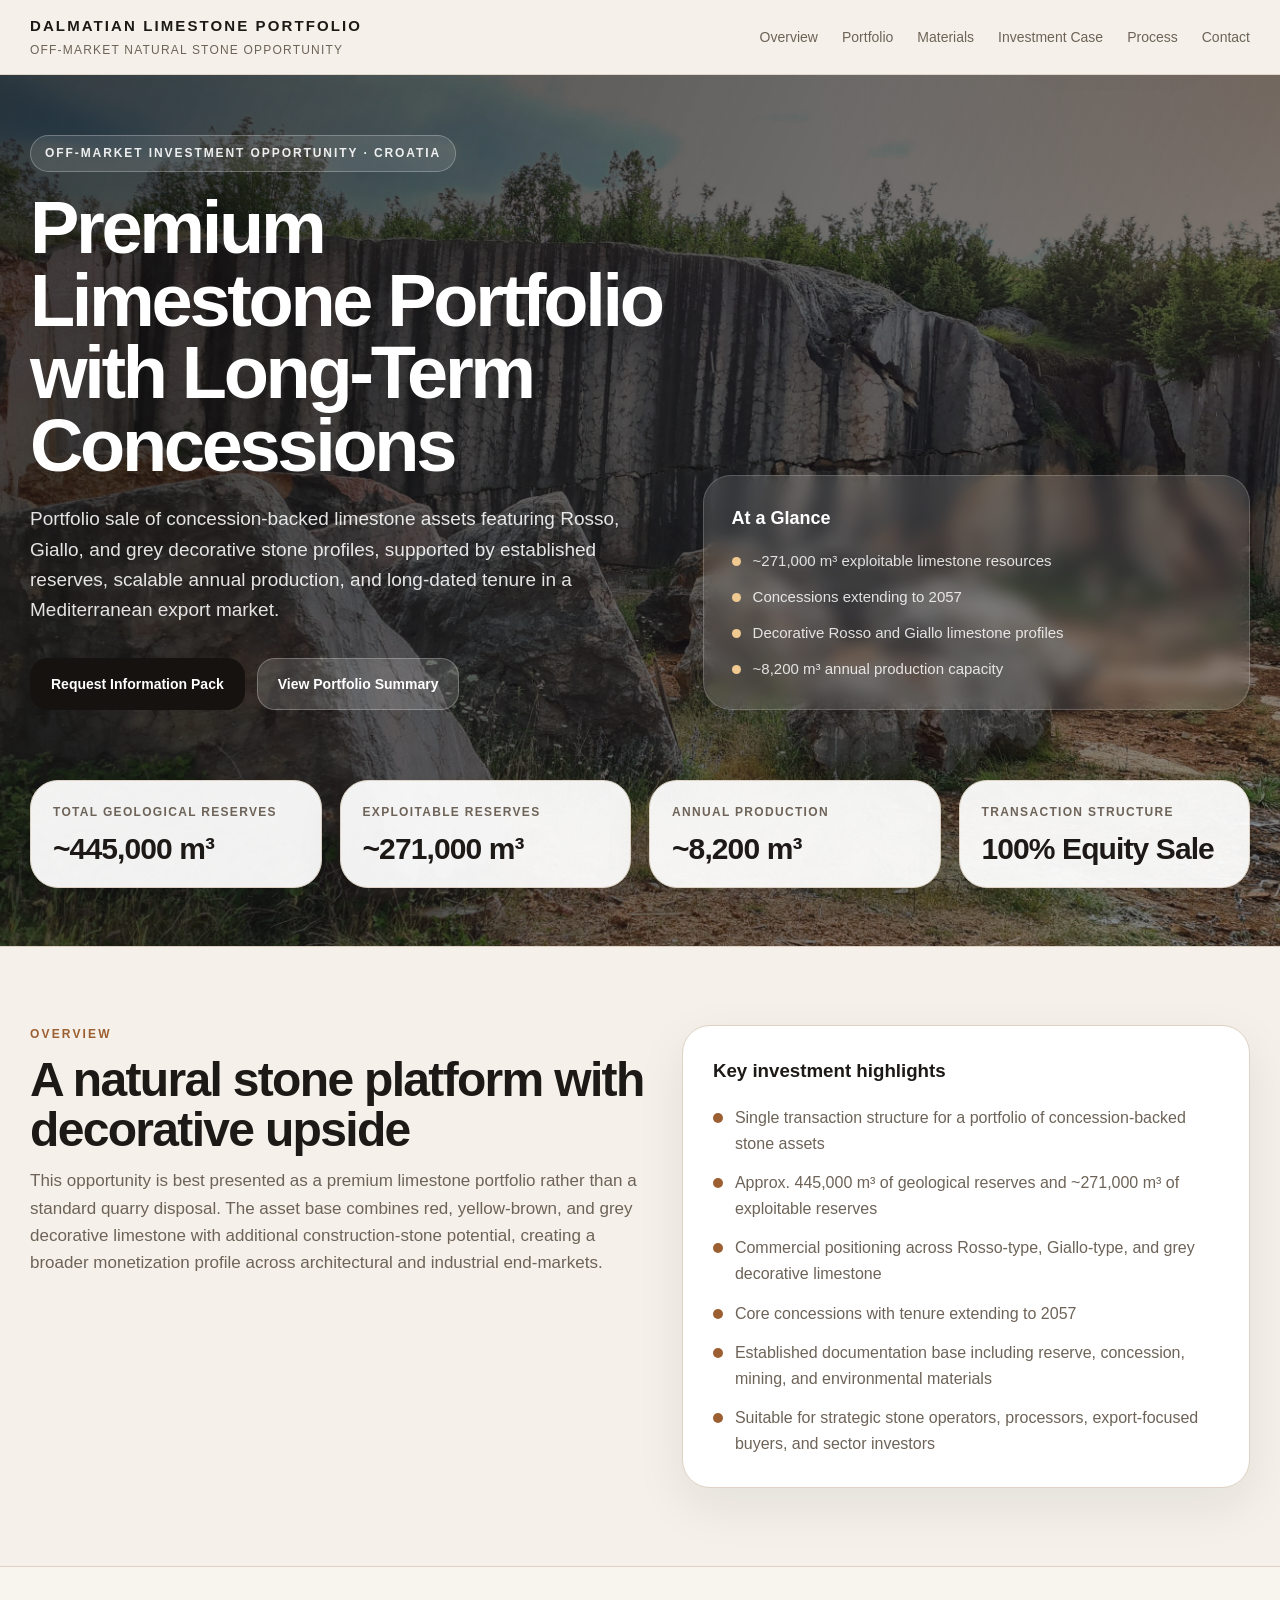
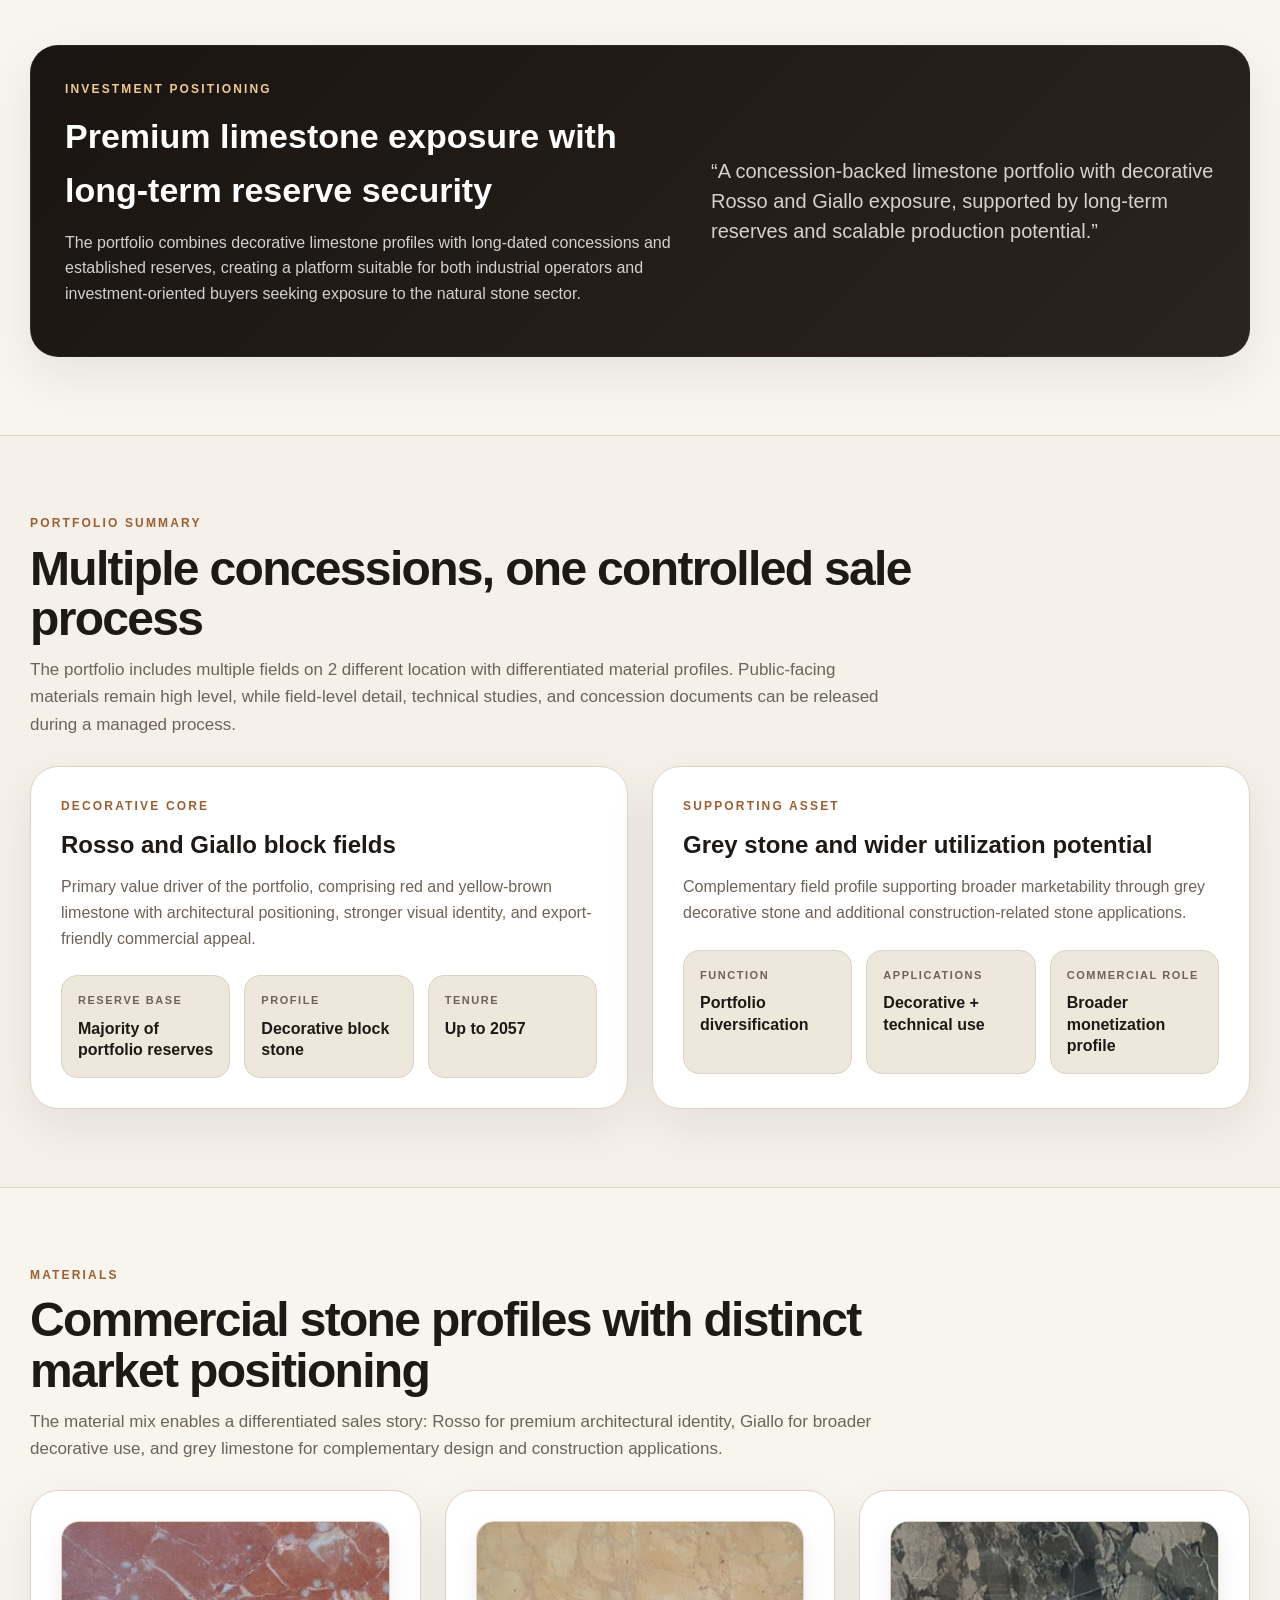
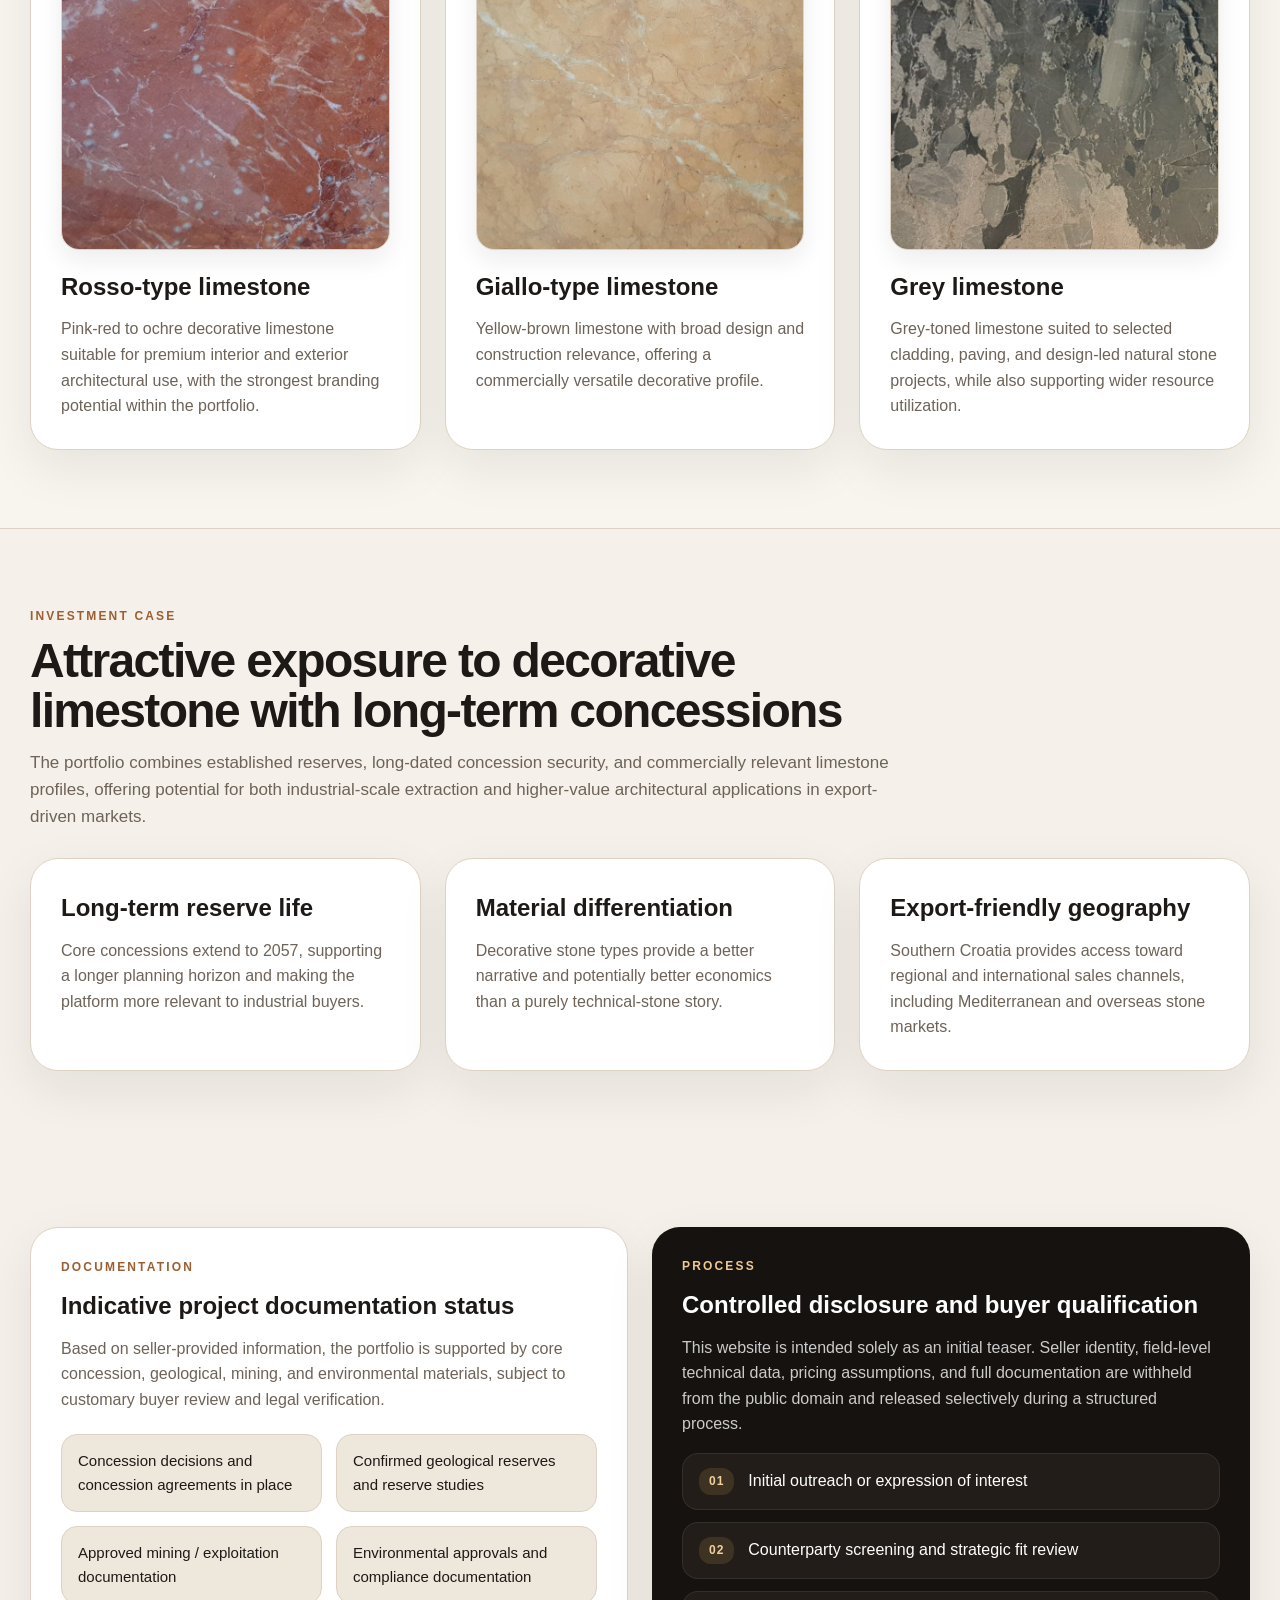
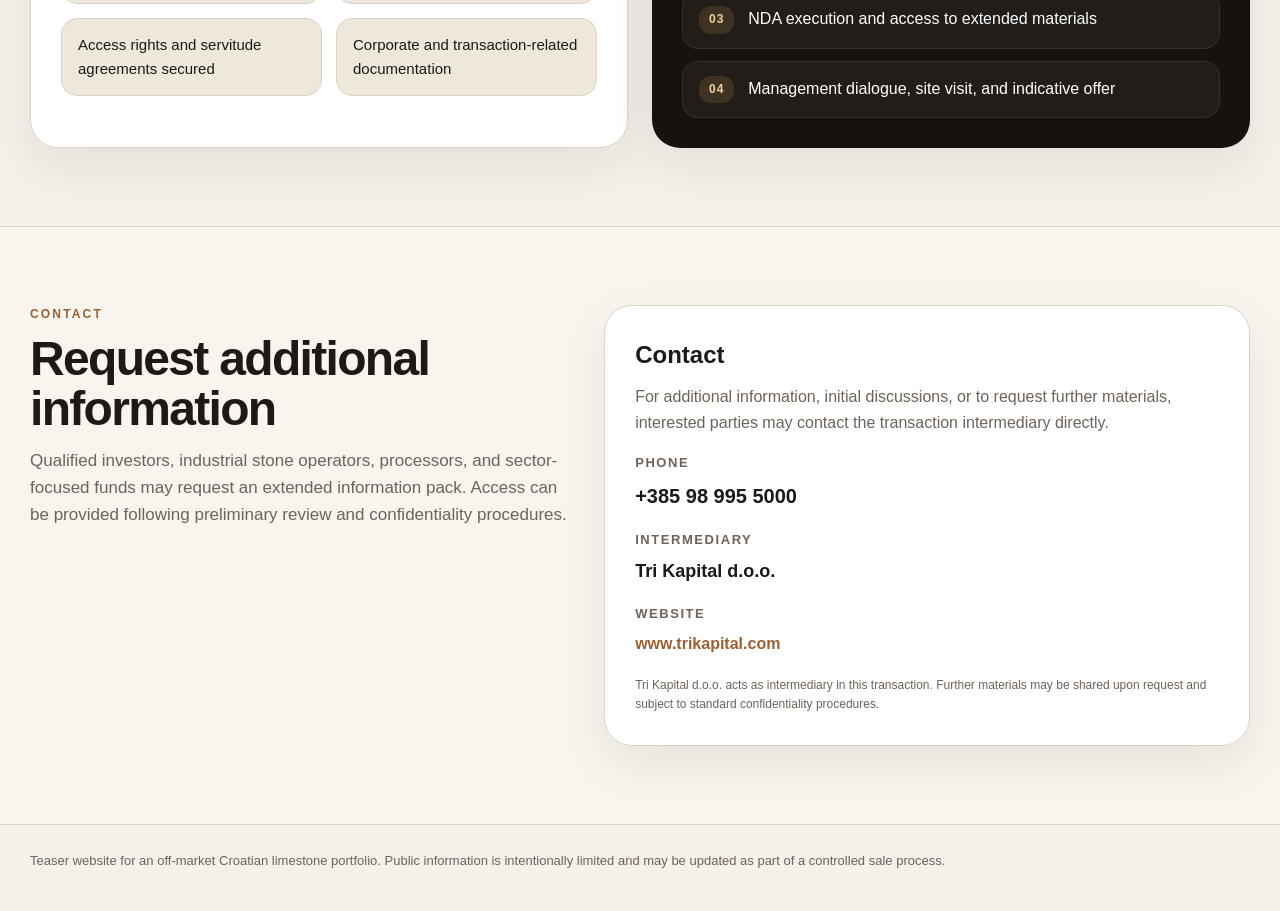
==== index.html @ 26d9a946 "Fix header padding" ====
<!DOCTYPE html>
<html lang="en">
<head>
  <meta charset="UTF-8" />
  <meta name="viewport" content="width=device-width, initial-scale=1.0" />
  <title>Dalmatian Limestone Portfolio | Off-Market Investment Opportunity</title>
  <meta name="description" content="Off-market sale of a Croatian limestone portfolio featuring Rosso, Giallo, and grey decorative stone with long-term concessions and established reserves." />
  <script src="https://code.jquery.com/jquery-3.7.1.min.js"></script>
  <style>
    :root {
      --bg: #f5f1ea;
      --surface: #ffffff;
      --surface-soft: #eee7dc;
      --surface-tint: #f8f4ee;
      --text: #1d1916;
      --muted: #6d6358;
      --line: #ddd2c3;
      --accent: #9c5f32;
      --accent-2: #b08a4e;
      --dark: #151210;
      --dark-soft: #221d19;
      --shadow: 0 18px 50px rgba(29, 25, 22, 0.08);
      --radius-xl: 28px;
      --radius-lg: 22px;
      --radius-md: 16px;
      --max: 1220px;
    }

    * { box-sizing: border-box; }
    html { scroll-behavior: smooth; }

    body {
      margin: 0;
      font-family: Inter, Arial, Helvetica, sans-serif;
      background: var(--bg);
      color: var(--text);
      line-height: 1.6;
    }

    a { color: inherit; text-decoration: none; }
    img { max-width: 100%; display: block; }

    .container {
      width: min(var(--max), calc(100% - 40px));
      margin: 0 auto;
    }

    .topbar {
      position: sticky;
      top: 0;
      z-index: 50;
      backdrop-filter: blur(12px);
      background: rgba(245, 241, 234, 0.84);
      border-bottom: 1px solid rgba(221, 210, 195, 0.85);
    }

    .topbar-inner {
      display: flex;
      justify-content: space-between;
      align-items: center;
      gap: 20px;
      min-height: 74px;
    }

    .brand-wrap {
      display: flex;
      flex-direction: column;
      gap: 3px;
    }

    .brand {
      font-size: 15px;
      font-weight: 800;
      letter-spacing: 0.14em;
      text-transform: uppercase;
    }

    .brand-sub {
      font-size: 12px;
      color: var(--muted);
      letter-spacing: 0.1em;
      text-transform: uppercase;
    }

    .nav {
      display: flex;
      gap: 24px;
      align-items: center;
      font-size: 14px;
      color: var(--muted);
    }

    .nav a:hover { color: var(--text); }

    .btn {
      display: inline-flex;
      align-items: center;
      justify-content: center;
      gap: 10px;
      border-radius: 18px;
      padding: 14px 20px;
      font-size: 14px;
      font-weight: 700;
      transition: 0.25s ease;
      cursor: pointer;
      border: 1px solid transparent;
    }

    .btn-primary {
      background: var(--dark);
      color: #fff;
      box-shadow: var(--shadow);
    }

    .btn-primary:hover { background: #000; }

    .btn-secondary {
      background: rgba(255,255,255,0.14);
      border-color: rgba(255,255,255,0.26);
      color: #fff;
    }

    .btn-secondary:hover {
      background: rgba(255,255,255,0.2);
    }

    .hero {
      position: relative;
      overflow: hidden;
      min-height: calc(100vh - 74px);
      display: flex;
      align-items: stretch;
      background:
        linear-gradient(115deg, rgba(18, 15, 13, 0.78), rgba(18, 15, 13, 0.42)),
        radial-gradient(circle at top right, rgba(156, 95, 50, 0.32), transparent 30%),
        url("data/header.jpg") center center / cover no-repeat;
      border-bottom: 1px solid var(--line);
      padding: 0px;
    }

    .hero-grid {
      display: grid;
      grid-template-columns: 1.08fr 0.92fr;
      gap: 30px;
      align-items: end;
      padding: 60px 0 48px;
    }

    .eyebrow {
      display: inline-block;
      padding: 8px 14px;
      border: 1px solid rgba(255,255,255,0.26);
      border-radius: 999px;
      background: rgba(255,255,255,0.1);
      font-size: 12px;
      font-weight: 700;
      letter-spacing: 0.16em;
      text-transform: uppercase;
      color: rgba(255,255,255,0.9);
    }

    h1, h2, h3, h4, p { margin-top: 0; }

    h1 {
      margin: 20px 0 0;
      font-size: clamp(42px, 7vw, 74px);
      line-height: 0.98;
      letter-spacing: -0.045em;
      color: #fff;
      text-shadow: 0 12px 30px rgba(0,0,0,0.22);
      max-width: 820px;
    }

    .hero p.lead {
      margin: 22px 0 0;
      max-width: 720px;
      font-size: 19px;
      color: rgba(255,255,255,0.88);
    }

    .hero-actions {
      display: flex;
      flex-wrap: wrap;
      gap: 12px;
      margin-top: 32px;
    }

    .hero-panel {
      background: rgba(255,255,255,0.12);
      border: 1px solid rgba(255,255,255,0.18);
      border-radius: var(--radius-xl);
      padding: 28px;
      box-shadow: var(--shadow);
      backdrop-filter: blur(8px);
      color: #fff;
    }

    .hero-panel h3 {
      font-size: 18px;
      margin-bottom: 16px;
      color: #fff;
    }

    .hero-panel p,
    .hero-panel li {
      color: rgba(255,255,255,0.84);
      font-size: 15px;
    }

    .hero-bullets {
      list-style: none;
      padding: 0;
      margin: 0;
      display: grid;
      gap: 12px;
    }

    .hero-bullets li {
      display: flex;
      gap: 12px;
      align-items: flex-start;
    }

    .tick {
      width: 9px;
      height: 9px;
      border-radius: 50%;
      background: #f0c991;
      margin-top: 8px;
      flex: 0 0 auto;
    }

    .stats {
      display: grid;
      grid-template-columns: repeat(4, 1fr);
      gap: 18px;
      margin: 22px 0 58px;
    }

    .card {
      background: var(--surface);
      border: 1px solid var(--line);
      border-radius: var(--radius-xl);
      box-shadow: var(--shadow);
    }

    .stat-card {
      padding: 22px;
      background: rgba(255,255,255,0.94);
    }

    .stat-card .label {
      font-size: 12px;
      color: var(--muted);
      text-transform: uppercase;
      letter-spacing: 0.11em;
      font-weight: 700;
    }

    .stat-card .value {
      margin-top: 10px;
      font-size: 30px;
      line-height: 1.1;
      font-weight: 800;
      letter-spacing: -0.03em;
    }

    section { padding: 78px 0; }

    .section-head {
      max-width: 900px;
      margin-bottom: 28px;
    }

    .kicker {
      font-size: 12px;
      text-transform: uppercase;
      letter-spacing: 0.18em;
      font-weight: 800;
      color: var(--accent);
      margin-bottom: 10px;
    }

    h2 {
      font-size: clamp(30px, 4vw, 48px);
      line-height: 1.05;
      letter-spacing: -0.035em;
      margin-bottom: 12px;
    }

    .section-head p {
      color: var(--muted);
      font-size: 17px;
      max-width: 860px;
      margin-bottom: 0;
    }

    .overview-grid,
    .portfolio-grid,
    .stone-grid,
    .two-col,
    .contact-grid,
    .why-grid,
    .docs-grid {
      display: grid;
      gap: 24px;
    }

    .overview-grid { grid-template-columns: 1.05fr 0.95fr; }
    .portfolio-grid { grid-template-columns: repeat(2, 1fr); }
    .stone-grid { grid-template-columns: repeat(3, 1fr); }
    .two-col { grid-template-columns: repeat(2, 1fr); }
    .contact-grid { grid-template-columns: 0.92fr 1.08fr; }
    .why-grid { grid-template-columns: repeat(3, 1fr); }

    .content-card { padding: 30px; }
    .content-card p:last-child,
    .content-card ul:last-child { margin-bottom: 0; }

    .muted { color: var(--muted); }

    .highlight-list,
    .clean-list {
      list-style: none;
      padding: 0;
      margin: 0;
    }

    .highlight-list li,
    .clean-list li {
      display: flex;
      align-items: flex-start;
      gap: 12px;
      padding: 0 0 14px;
      color: var(--muted);
    }

    .highlight-list li:last-child,
    .clean-list li:last-child { padding-bottom: 0; }

    .dot {
      width: 10px;
      height: 10px;
      border-radius: 50%;
      background: var(--accent);
      margin-top: 8px;
      flex: 0 0 auto;
    }

    .asset-card h3,
    .stone-card h3,
    .process-card h3,
    .docs-card h3,
    .contact-card h3,
    .why-card h3 {
      font-size: 24px;
      margin-bottom: 10px;
    }

    .meta-grid {
      display: grid;
      grid-template-columns: repeat(3, 1fr);
      gap: 14px;
      margin-top: 24px;
    }

    .mini-box {
      padding: 16px;
      border-radius: var(--radius-md);
      background: var(--surface-soft);
      border: 1px solid var(--line);
    }

    .mini-box .mini-label {
      font-size: 11px;
      letter-spacing: 0.14em;
      text-transform: uppercase;
      color: var(--muted);
      font-weight: 700;
    }

    .mini-box .mini-value {
      margin-top: 8px;
      font-weight: 700;
      font-size: 16px;
      line-height: 1.35;
    }

    .sample-image {
      width: 100%;
      aspect-ratio: 1 / 1;
      object-fit: cover;
      border-radius: 18px;
      border: 1px solid var(--line);
      margin-bottom: 18px;
      box-shadow: 0 10px 24px rgba(31, 27, 23, 0.08);
    }

    .soft {
      background: var(--surface-tint);
      border-top: 1px solid var(--line);
      border-bottom: 1px solid var(--line);
    }

    .dark-block {
      background: var(--dark);
      color: #fff;
      border: none;
    }

    .dark-block p,
    .dark-block li,
    .dark-block .muted { color: rgba(255,255,255,0.78); }

    .step {
      display: flex;
      gap: 14px;
      padding: 14px 16px;
      border-radius: var(--radius-md);
      background: var(--dark-soft);
      border: 1px solid rgba(255,255,255,0.08);
      margin-top: 12px;
    }

    .step:first-child { margin-top: 20px; }

    .step-no {
      flex: 0 0 auto;
      padding: 4px 10px;
      border-radius: 12px;
      background: rgba(176, 138, 78, 0.2);
      color: #f0d09d;
      font-size: 12px;
      font-weight: 800;
      letter-spacing: 0.08em;
    }

    .band {
      border-radius: var(--radius-xl);
      background: linear-gradient(135deg, #1a1512, #2b231d);
      color: #fff;
      padding: 34px;
      border: 1px solid rgba(255,255,255,0.05);
      box-shadow: var(--shadow);
    }

    .band-grid {
      display: grid;
      grid-template-columns: 1.1fr 0.9fr;
      gap: 30px;
      align-items: center;
    }

    .band p { color: rgba(255,255,255,0.8); }

    .docs-list {
      display: grid;
      grid-template-columns: repeat(2, 1fr);
      gap: 14px;
      margin-top: 22px;
    }

    .docs-item {
      border: 1px solid var(--line);
      background: var(--surface-soft);
      border-radius: var(--radius-md);
      padding: 14px 16px;
      font-size: 15px;
    }

    .quote {
      font-size: 20px;
      line-height: 1.5;
      color: #fff;
      margin: 0;
    }

    .form-grid {
      display: grid;
      grid-template-columns: repeat(2, 1fr);
      gap: 16px;
    }

    label {
      display: block;
      font-size: 14px;
      font-weight: 700;
      margin-bottom: 8px;
    }

    input, textarea {
      width: 100%;
      border: 1px solid #cabfb2;
      background: #fff;
      border-radius: 18px;
      padding: 14px 16px;
      font: inherit;
      color: var(--text);
      transition: border-color 0.2s ease, transform 0.2s ease;
    }

    input:focus, textarea:focus {
      outline: none;
      border-color: var(--accent);
      transform: translateY(-1px);
    }

    textarea {
      min-height: 130px;
      resize: vertical;
    }

    .form-note {
      margin-top: 10px;
      font-size: 12px;
      color: var(--muted);
    }

    .footer {
      padding: 26px 0 40px;
      color: var(--muted);
      font-size: 13px;
    }

    .fade-up {
      opacity: 0;
      transform: translateY(26px);
    }

    @media (max-width: 1100px) {
      .hero-grid,
      .overview-grid,
      .contact-grid,
      .two-col,
      .portfolio-grid,
      .stone-grid,
      .stats,
      .why-grid,
      .docs-list,
      .band-grid {
        grid-template-columns: 1fr;
      }

      .meta-grid,
      .form-grid {
        grid-template-columns: repeat(2, 1fr);
      }
    }

    @media (max-width: 760px) {
      .container { width: min(var(--max), calc(100% - 24px)); }

      .topbar-inner {
        flex-direction: column;
        align-items: flex-start;
        padding: 14px 0;
      }

      .nav {
        flex-wrap: wrap;
        gap: 14px;
      }

      .hero-grid { padding: 58px 0 28px; }
      .stats { margin-bottom: 42px; }
      section { padding: 58px 0; }

      .meta-grid,
      .form-grid,
      .docs-list { grid-template-columns: 1fr; }

      .content-card,
      .hero-panel,
      .band { padding: 22px; }

      h1 { font-size: 40px; }
      .hero p.lead { font-size: 17px; }
    }
  </style>
</head>
<body>
  <header class="topbar">
    <div class="container topbar-inner">
      <div class="brand-wrap">
        <div class="brand">Dalmatian Limestone Portfolio</div>
        <div class="brand-sub">Off-market natural stone opportunity</div>
      </div>
      <nav class="nav">
        <a href="#overview">Overview</a>
        <a href="#portfolio">Portfolio</a>
        <a href="#materials">Materials</a>
        <a href="#investment-case">Investment Case</a>
        <a href="#process">Process</a>
        <a href="#contact">Contact</a>
      </nav>
    </div>
  </header>

  <section class="hero">
    <div class="container">
      <div class="hero-grid">
        <div class="fade-up">
          <div class="eyebrow">Off-Market Investment Opportunity · Croatia</div>
          <h1>Premium Limestone Portfolio with Long-Term Concessions</h1>
          <p class="lead">
            Portfolio sale of concession-backed limestone assets featuring Rosso, Giallo, and grey decorative stone profiles,
            supported by established reserves, scalable annual production, and long-dated tenure in a Mediterranean export market.
          </p>
          <div class="hero-actions">
            <a class="btn btn-primary" href="#contact">Request Information Pack</a>
            <a class="btn btn-secondary" href="#portfolio">View Portfolio Summary</a>
          </div>
        </div>

        <div class="hero-panel fade-up">
          <h3>At a Glance</h3>
          <ul class="hero-bullets">
            <li><span class="tick"></span><span>~271,000 m³ exploitable limestone resources</span></li>
            <li><span class="tick"></span><span>Concessions extending to 2057</span></li>
            <li><span class="tick"></span><span>Decorative Rosso and Giallo limestone profiles</span></li>
            <li><span class="tick"></span><span>~8,200 m³ annual production capacity</span></li>
          </ul>
        </div>
      </div>

      <div class="stats">
        <div class="card stat-card fade-up">
          <div class="label">Total geological reserves</div>
          <div class="value">~445,000 m³</div>
        </div>
        <div class="card stat-card fade-up">
          <div class="label">Exploitable reserves</div>
          <div class="value">~271,000 m³</div>
        </div>
        <div class="card stat-card fade-up">
          <div class="label">Annual production</div>
          <div class="value">~8,200 m³</div>
        </div>
        <div class="card stat-card fade-up">
          <div class="label">Transaction structure</div>
          <div class="value">100% Equity Sale</div>
        </div>
      </div>
    </div>
  </section>

  <section id="overview">
    <div class="container">
      <div class="overview-grid">
        <div class="section-head fade-up">
          <div class="kicker">Overview</div>
          <h2>A natural stone platform with decorative upside</h2>
          <p>
            This opportunity is best presented as a premium limestone portfolio rather than a standard quarry disposal.
            The asset base combines red, yellow-brown, and grey decorative limestone with additional construction-stone potential,
            creating a broader monetization profile across architectural and industrial end-markets.
          </p>
        </div>

        <div class="card content-card fade-up">
          <h3>Key investment highlights</h3>
          <ul class="highlight-list">
            <li><span class="dot"></span><span>Single transaction structure for a portfolio of concession-backed stone assets</span></li>
            <li><span class="dot"></span><span>Approx. 445,000 m³ of geological reserves and ~271,000 m³ of exploitable reserves</span></li>
            <li><span class="dot"></span><span>Commercial positioning across Rosso-type, Giallo-type, and grey decorative limestone</span></li>
            <li><span class="dot"></span><span>Core concessions with tenure extending to 2057</span></li>
            <li><span class="dot"></span><span>Established documentation base including reserve, concession, mining, and environmental materials</span></li>
            <li><span class="dot"></span><span>Suitable for strategic stone operators, processors, export-focused buyers, and sector investors</span></li>
          </ul>
        </div>
      </div>
    </div>
  </section>

  <section class="soft">
    <div class="container">
      <div class="band fade-up">
        <div class="band-grid">
          <div>
            <div class="kicker" style="color:#f0c991;">Investment Positioning</div>
            <h3 style="font-size:34px; margin-bottom:12px;">
              Premium limestone exposure with long-term reserve security
            </h3>
            <p>
              The portfolio combines decorative limestone profiles with long-dated concessions and established reserves,
              creating a platform suitable for both industrial operators and investment-oriented buyers seeking exposure
              to the natural stone sector.
            </p>
          </div>
          <div>
            <p class="quote">
              “A concession-backed limestone portfolio with decorative Rosso and Giallo exposure,
              supported by long-term reserves and scalable production potential.”
            </p>
          </div>
        </div>
      </div>
    </div>
  </section>

  <section id="portfolio">
    <div class="container">
      <div class="section-head fade-up">
        <div class="kicker">Portfolio Summary</div>
        <h2>Multiple concessions, one controlled sale process</h2>
        <p>
          The portfolio includes multiple fields on 2 different location with differentiated material profiles. Public-facing materials remain high level,
          while field-level detail, technical studies, and concession documents can be released during a managed process.
        </p>
      </div>

      <div class="portfolio-grid">
        <div class="card content-card asset-card fade-up">
          <div class="kicker">Decorative Core</div>
          <h3>Rosso and Giallo block fields</h3>
          <p class="muted">
            Primary value driver of the portfolio, comprising red and yellow-brown limestone with architectural positioning,
            stronger visual identity, and export-friendly commercial appeal.
          </p>
          <div class="meta-grid">
            <div class="mini-box">
              <div class="mini-label">Reserve Base</div>
              <div class="mini-value">Majority of portfolio reserves</div>
            </div>
            <div class="mini-box">
              <div class="mini-label">Profile</div>
              <div class="mini-value">Decorative block stone</div>
            </div>
            <div class="mini-box">
              <div class="mini-label">Tenure</div>
              <div class="mini-value">Up to 2057</div>
            </div>
          </div>
        </div>

        <div class="card content-card asset-card fade-up">
          <div class="kicker">Supporting Asset</div>
          <h3>Grey stone and wider utilization potential</h3>
          <p class="muted">
            Complementary field profile supporting broader marketability through grey decorative stone and additional construction-related stone applications.
          </p>
          <div class="meta-grid">
            <div class="mini-box">
              <div class="mini-label">Function</div>
              <div class="mini-value">Portfolio diversification</div>
            </div>
            <div class="mini-box">
              <div class="mini-label">Applications</div>
              <div class="mini-value">Decorative + technical use</div>
            </div>
            <div class="mini-box">
              <div class="mini-label">Commercial Role</div>
              <div class="mini-value">Broader monetization profile</div>
            </div>
          </div>
        </div>
      </div>
    </div>
  </section>

  <section id="materials" class="soft">
    <div class="container">
      <div class="section-head fade-up">
        <div class="kicker">Materials</div>
        <h2>Commercial stone profiles with distinct market positioning</h2>
        <p>
          The material mix enables a differentiated sales story: Rosso for premium architectural identity,
          Giallo for broader decorative use, and grey limestone for complementary design and construction applications.
        </p>
      </div>

      <div class="stone-grid">
        <div class="card content-card stone-card fade-up">
          <img class="sample-image" src="data/rosso.jpg" alt="Rosso decorative limestone sample" />
          <h3>Rosso-type limestone</h3>
          <p class="muted">
            Pink-red to ochre decorative limestone suitable for premium interior and exterior architectural use,
            with the strongest branding potential within the portfolio.
          </p>
        </div>

        <div class="card content-card stone-card fade-up">
          <img class="sample-image" src="data/giallo.jpg" alt="Giallo decorative limestone sample" />
          <h3>Giallo-type limestone</h3>
          <p class="muted">
            Yellow-brown limestone with broad design and construction relevance, offering a commercially versatile decorative profile.
          </p>
        </div>

        <div class="card content-card stone-card fade-up">
          <img class="sample-image" src="data/tango.jpg" alt="Grey decorative limestone sample" />
          <h3>Grey limestone</h3>
          <p class="muted">
            Grey-toned limestone suited to selected cladding, paving, and design-led natural stone projects,
            while also supporting wider resource utilization.
          </p>
        </div>
      </div>
    </div>
  </section>

  <section id="investment-case">
    <div class="container">
      <div class="section-head fade-up">
        <div class="kicker">Investment Case</div>
        <h2>Attractive exposure to decorative limestone with long-term concessions</h2>
        <p>
          The portfolio combines established reserves, long-dated concession security, and commercially relevant limestone profiles,
          offering potential for both industrial-scale extraction and higher-value architectural applications in export-driven markets.
        </p>
      </div>

      <div class="why-grid">
        <div class="card content-card why-card fade-up">
          <h3>Long-term reserve life</h3>
          <p class="muted">
            Core concessions extend to 2057, supporting a longer planning horizon and making the platform more relevant to industrial buyers.
          </p>
        </div>

        <div class="card content-card why-card fade-up">
          <h3>Material differentiation</h3>
          <p class="muted">
            Decorative stone types provide a better narrative and potentially better economics than a purely technical-stone story.
          </p>
        </div>

        <div class="card content-card why-card fade-up">
          <h3>Export-friendly geography</h3>
          <p class="muted">
            Southern Croatia provides access toward regional and international sales channels, including Mediterranean and overseas stone markets.
          </p>
        </div>
      </div>
    </div>
  </section>

  <section>
    <div class="container two-col">
      <div class="card content-card docs-card fade-up">
        <div class="kicker">Documentation</div>
        <h3>Indicative project documentation status</h3>
        <p class="muted">
          Based on seller-provided information, the portfolio is supported by core concession, geological, mining,
          and environmental materials, subject to customary buyer review and legal verification.
        </p>
        <div class="docs-list">
          <div class="docs-item">Concession decisions and concession agreements in place</div>
          <div class="docs-item">Confirmed geological reserves and reserve studies</div>
          <div class="docs-item">Approved mining / exploitation documentation</div>
          <div class="docs-item">Environmental approvals and compliance documentation</div>
          <div class="docs-item">Access rights and servitude agreements secured</div>
          <div class="docs-item">Corporate and transaction-related documentation</div>
        </div>
      </div>

      <div id="process" class="card content-card dark-block process-card fade-up">
        <div class="kicker" style="color:#f0c991;">Process</div>
        <h3>Controlled disclosure and buyer qualification</h3>
        <p>
          This website is intended solely as an initial teaser. Seller identity, field-level technical data,
          pricing assumptions, and full documentation are withheld from the public domain and released selectively during a structured process.
        </p>

        <div class="step"><div class="step-no">01</div><div>Initial outreach or expression of interest</div></div>
        <div class="step"><div class="step-no">02</div><div>Counterparty screening and strategic fit review</div></div>
        <div class="step"><div class="step-no">03</div><div>NDA execution and access to extended materials</div></div>
        <div class="step"><div class="step-no">04</div><div>Management dialogue, site visit, and indicative offer</div></div>
      </div>
    </div>
  </section>

  <section id="contact" class="soft">
    <div class="container contact-grid">
      <div class="section-head fade-up">
        <div class="kicker">Contact</div>
        <h2>Request additional information</h2>
        <p>
          Qualified investors, industrial stone operators, processors, and sector-focused funds may request an extended information pack.
          Access can be provided following preliminary review and confidentiality procedures.
        </p>
      </div>

      <div class="card content-card contact-card fade-up">
        <h3>Contact</h3>

        <p class="muted" style="margin-bottom:18px;">
          For additional information, initial discussions, or to request further materials,
          interested parties may contact the transaction intermediary directly.
        </p>

        <div style="margin-bottom:18px;">
          <div style="font-size:13px; text-transform:uppercase; letter-spacing:0.12em; color:var(--muted); font-weight:700;">
            Phone
          </div>
          <div style="font-size:20px; font-weight:700; margin-top:6px;">
            +385 98 995 5000
          </div>
        </div>

        <div style="margin-bottom:18px;">
          <div style="font-size:13px; text-transform:uppercase; letter-spacing:0.12em; color:var(--muted); font-weight:700;">
            Intermediary
          </div>
          <div style="font-size:18px; font-weight:700; margin-top:6px;">
            Tri Kapital d.o.o.
          </div>
        </div>

        <div>
          <div style="font-size:13px; text-transform:uppercase; letter-spacing:0.12em; color:var(--muted); font-weight:700;">
            Website
          </div>
          <div style="margin-top:6px;">
            <a href="https://www.trikapital.com" target="_blank" style="font-weight:700; color:var(--accent);">
              www.trikapital.com
            </a>
          </div>
        </div>

        <div class="form-note" style="margin-top:20px;">
          Tri Kapital d.o.o. acts as intermediary in this transaction. Further materials may be shared upon request and subject to standard confidentiality procedures.
        </div>
      </div>
    </div>
  </section>

  <footer class="footer">
    <div class="container">
      Teaser website for an off-market Croatian limestone portfolio. Public information is intentionally limited and may be updated as part of a controlled sale process.
    </div>
  </footer>

  <script>
    $(function () {
      function revealOnScroll() {
        $('.fade-up').each(function () {
          const top = this.getBoundingClientRect().top;
          const visible = window.innerHeight - 60;
          if (top < visible) {
            $(this).animate({ opacity: 1 }, 500);
            $(this).css('transform', 'translateY(0)');
          }
        });
      }

      $('.fade-up').css({ transition: 'transform 0.2s ease, opacity 0.2s ease' });
      revealOnScroll();
      $(window).on('scroll', revealOnScroll);

      $('.nav a, .btn[href^="#"]').on('click', function (e) {
        const target = $(this).attr('href');
        if (target && target.startsWith('#') && $(target).length) {
          e.preventDefault();
          $('html, body').animate({ scrollTop: $(target).offset().top - 70 }, 550);
        }
      });
    });
  </script>
</body>
</html>
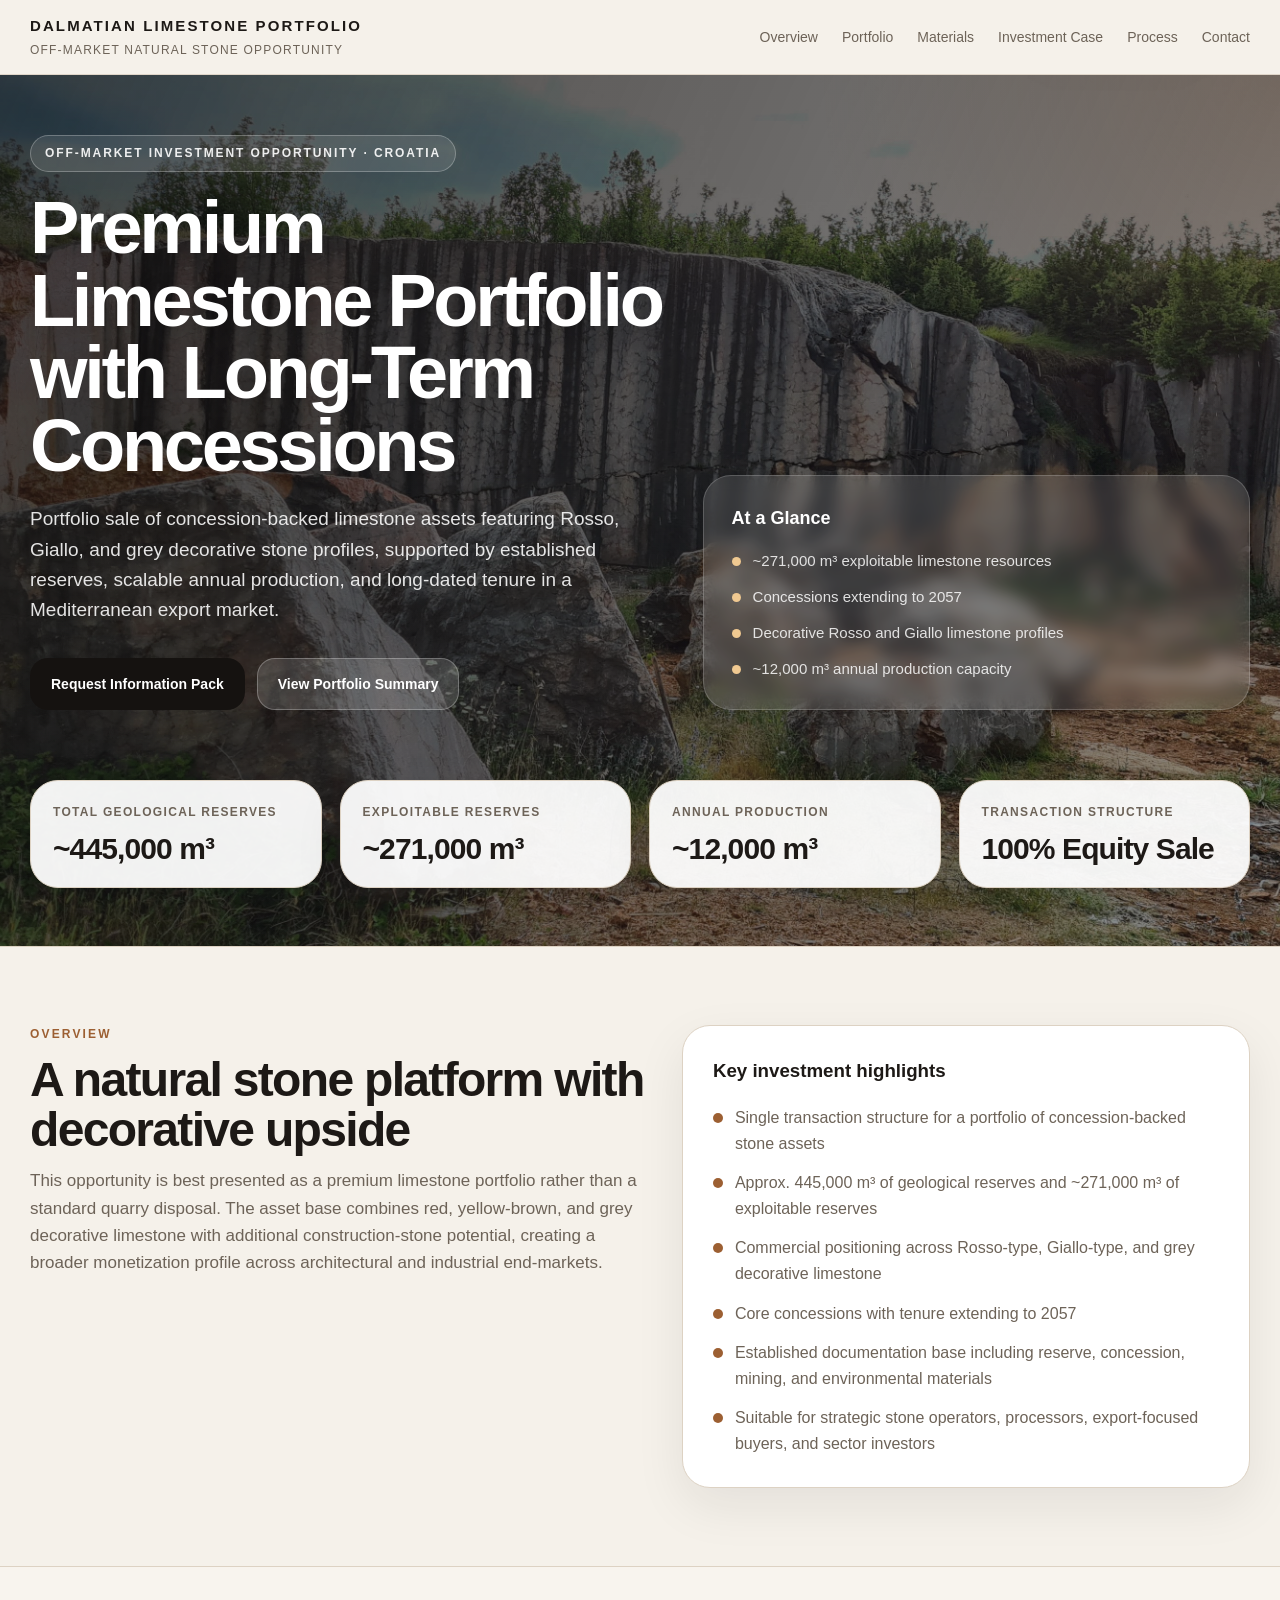
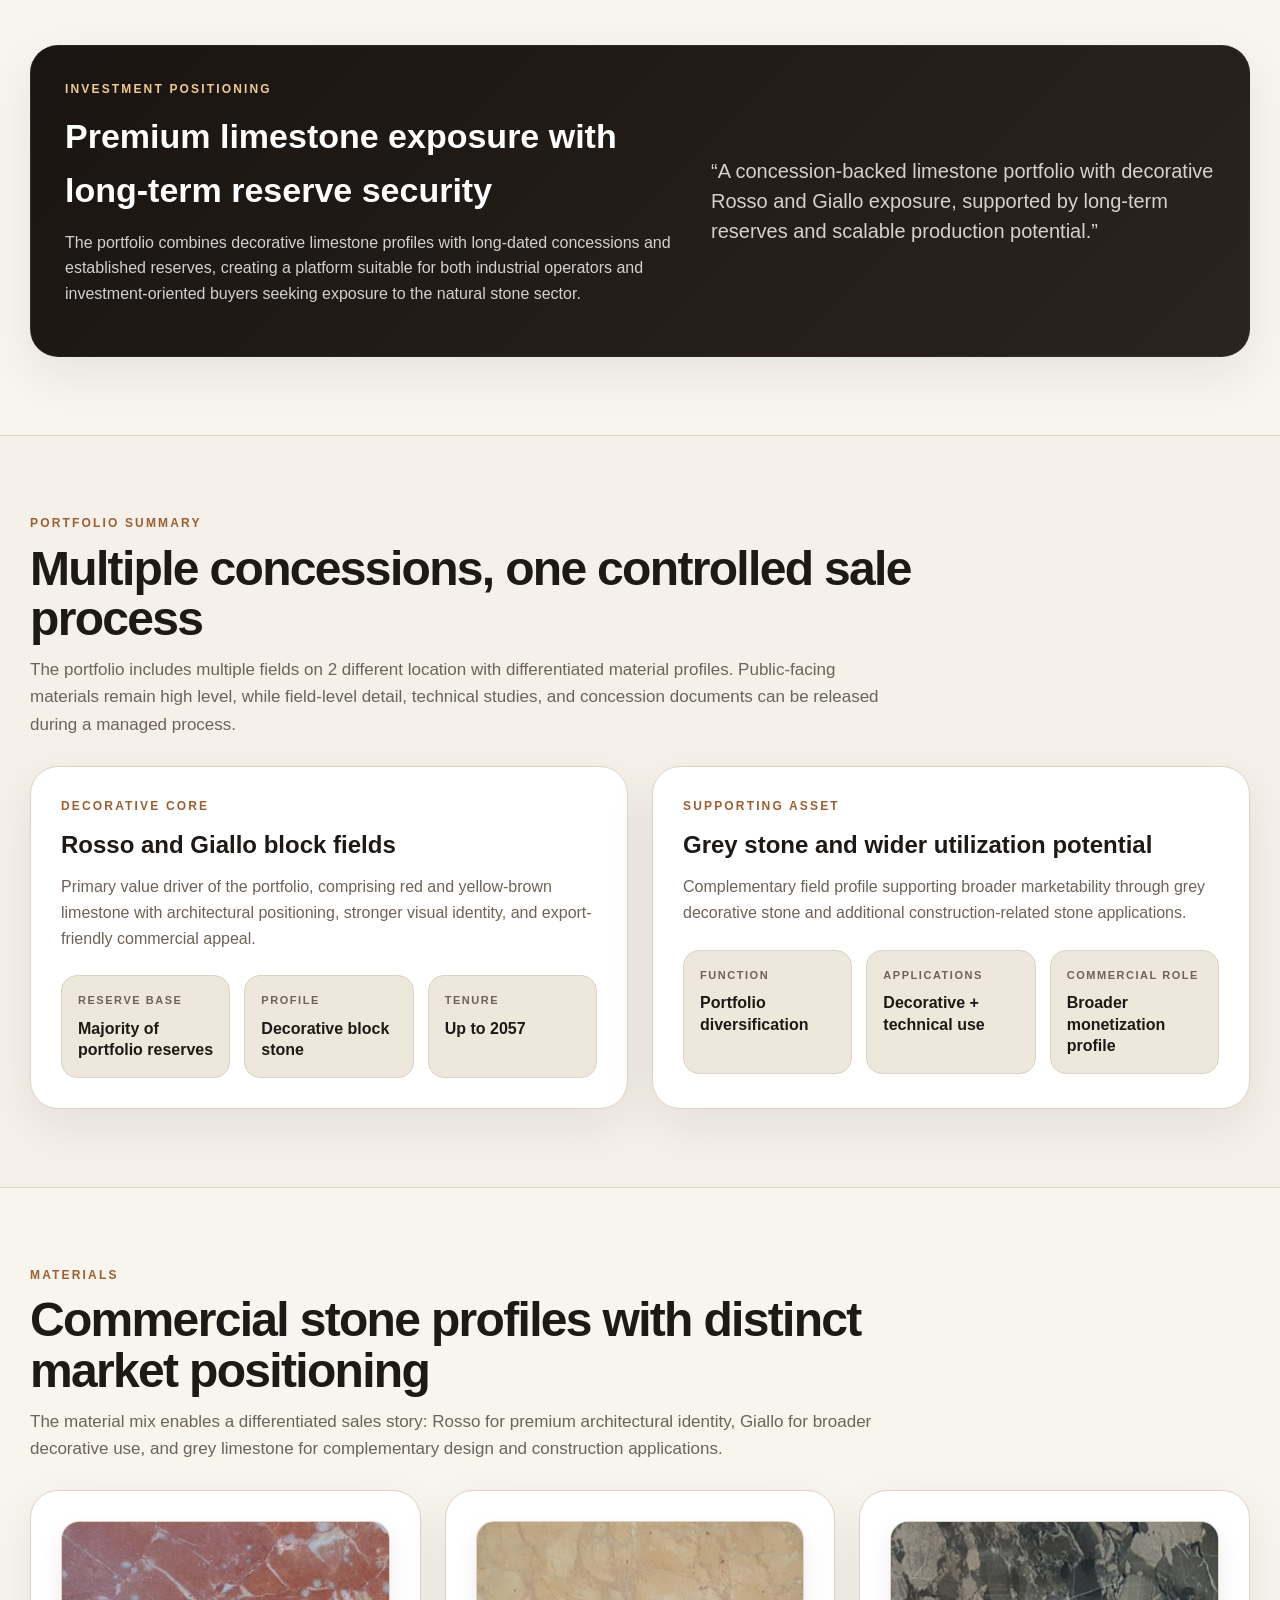
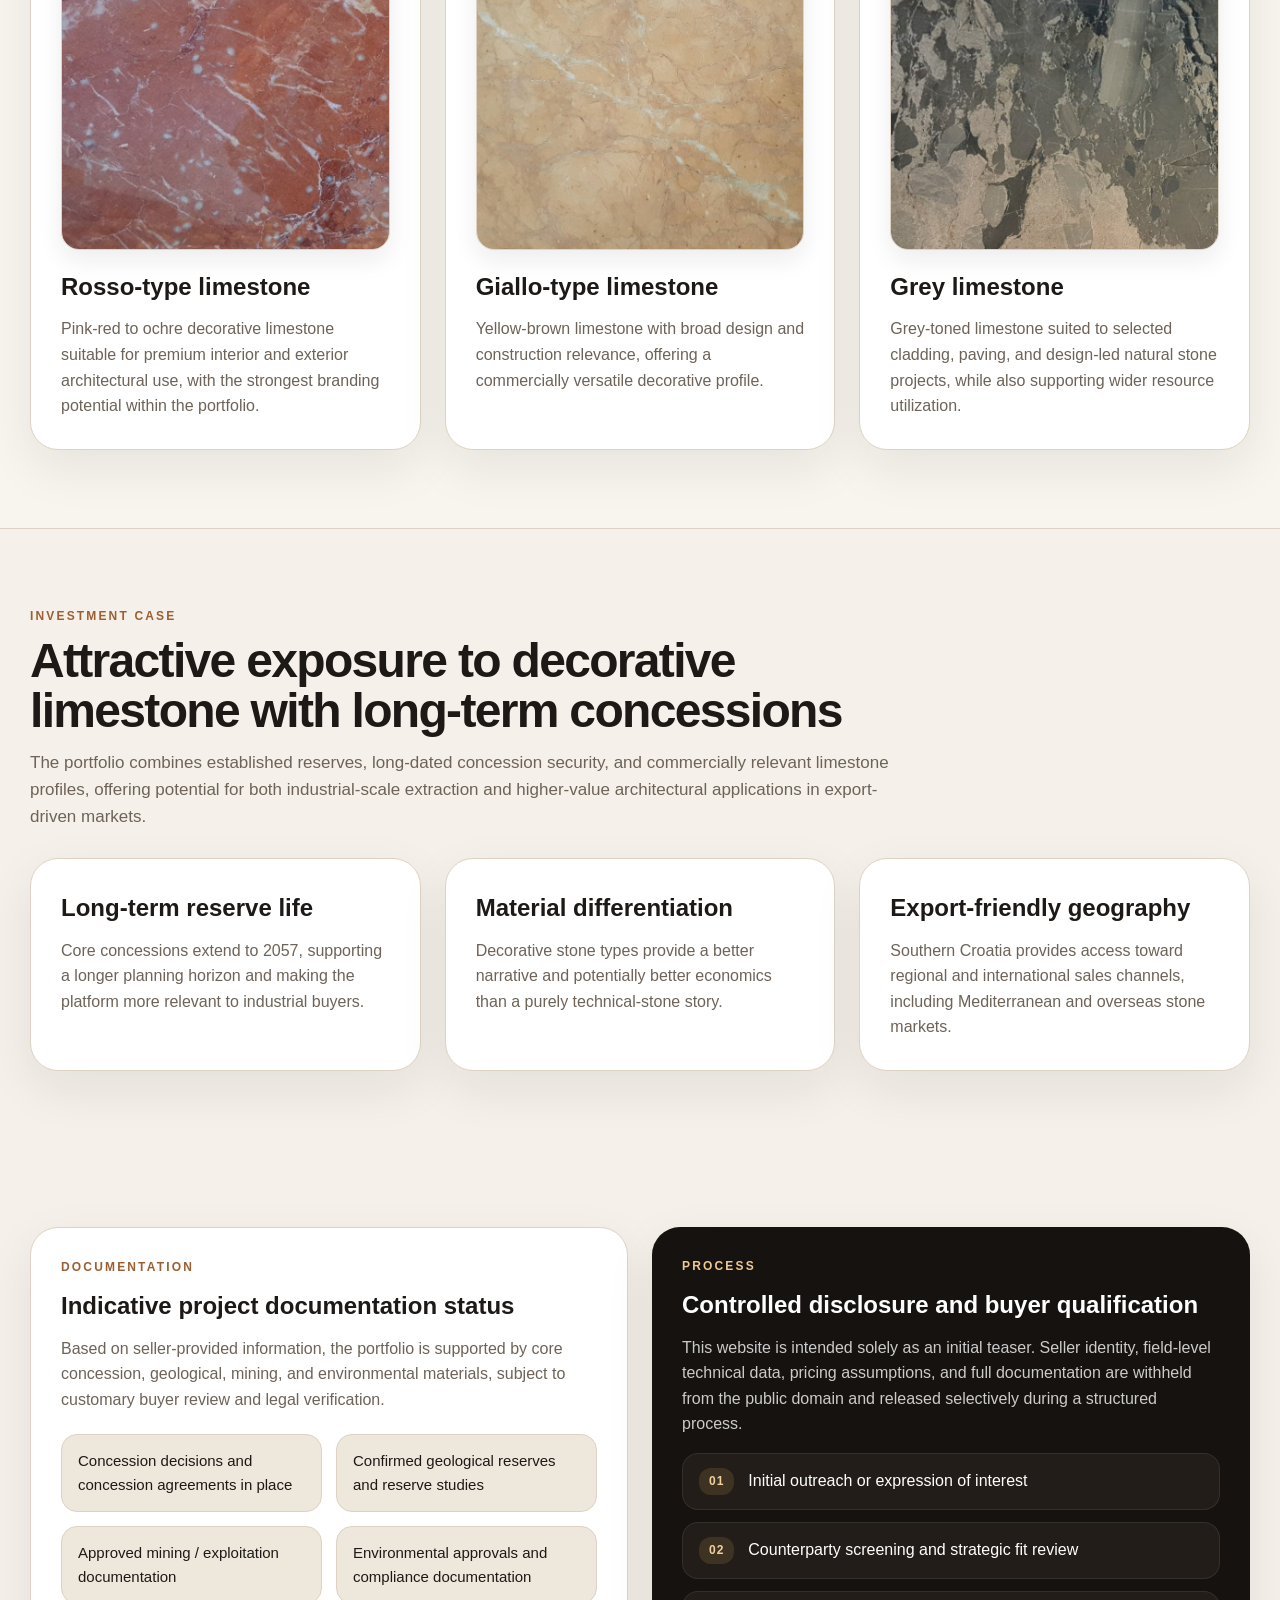
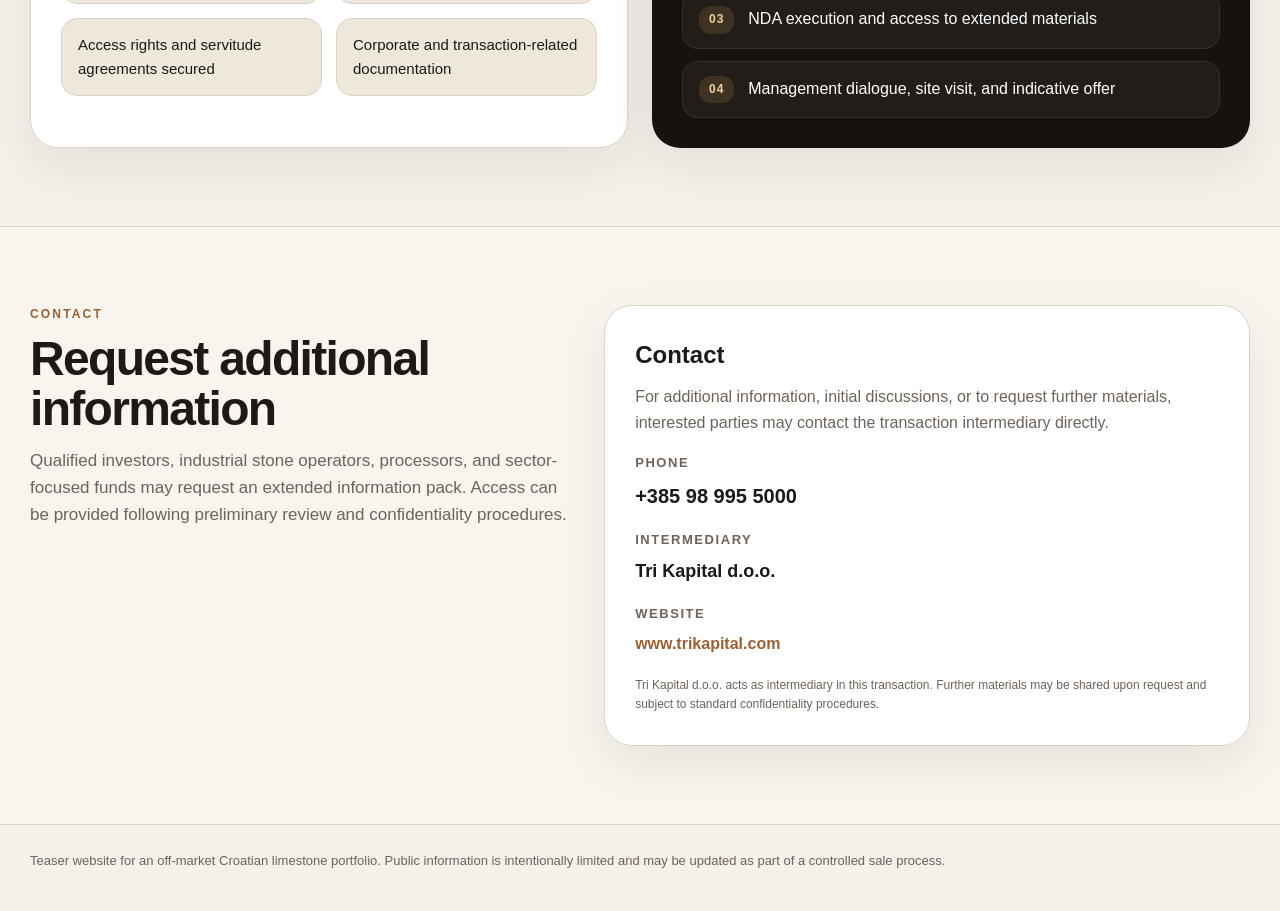
==== commit 0fd62ed1: "Update annual production capacity" ====
--- a/index.html
+++ b/index.html
@@ -618,7 +618,7 @@
             <li><span class="tick"></span><span>~271,000 m³ exploitable limestone resources</span></li>
             <li><span class="tick"></span><span>Concessions extending to 2057</span></li>
             <li><span class="tick"></span><span>Decorative Rosso and Giallo limestone profiles</span></li>
-            <li><span class="tick"></span><span>~8,200 m³ annual production capacity</span></li>
+            <li><span class="tick"></span><span>~12,000 m³ annual production capacity</span></li>
           </ul>
         </div>
       </div>
@@ -634,7 +634,7 @@
         </div>
         <div class="card stat-card fade-up">
           <div class="label">Annual production</div>
-          <div class="value">~8,200 m³</div>
+          <div class="value">~12,000 m³</div>
         </div>
         <div class="card stat-card fade-up">
           <div class="label">Transaction structure</div>
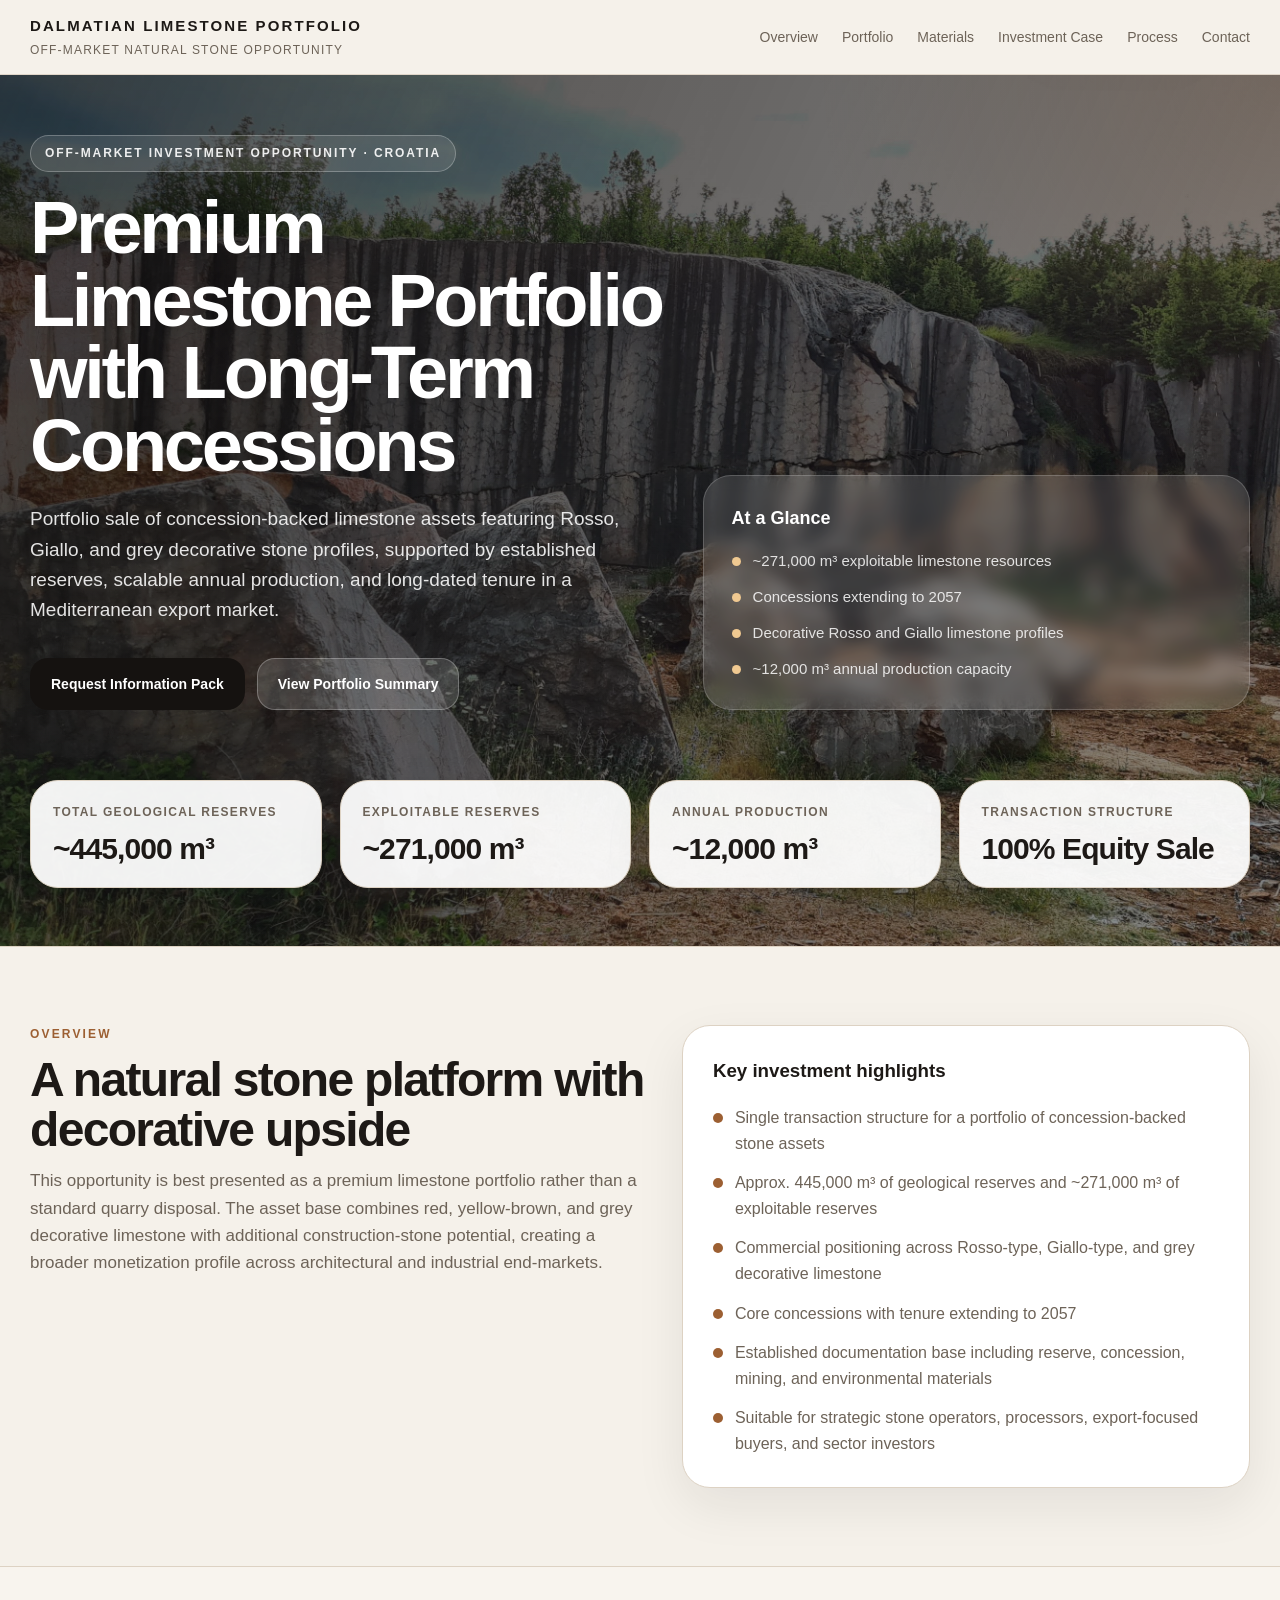
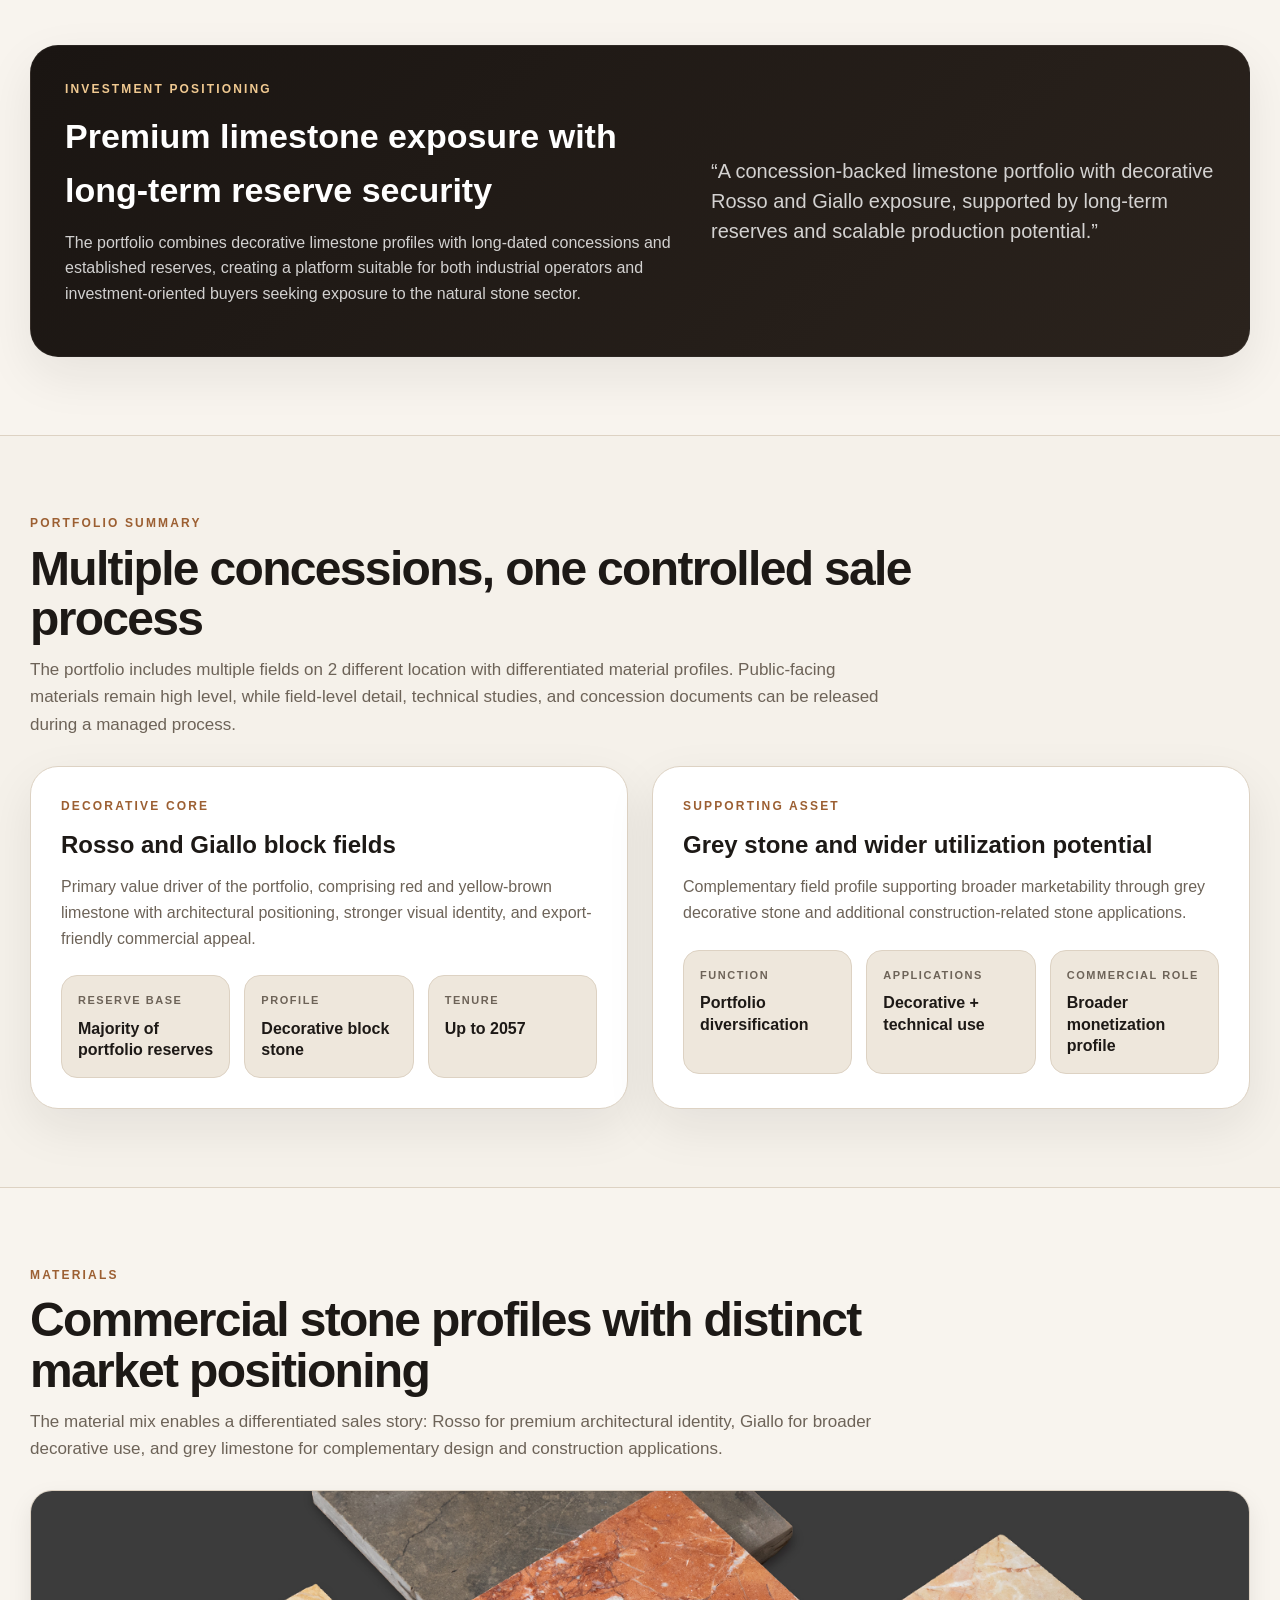
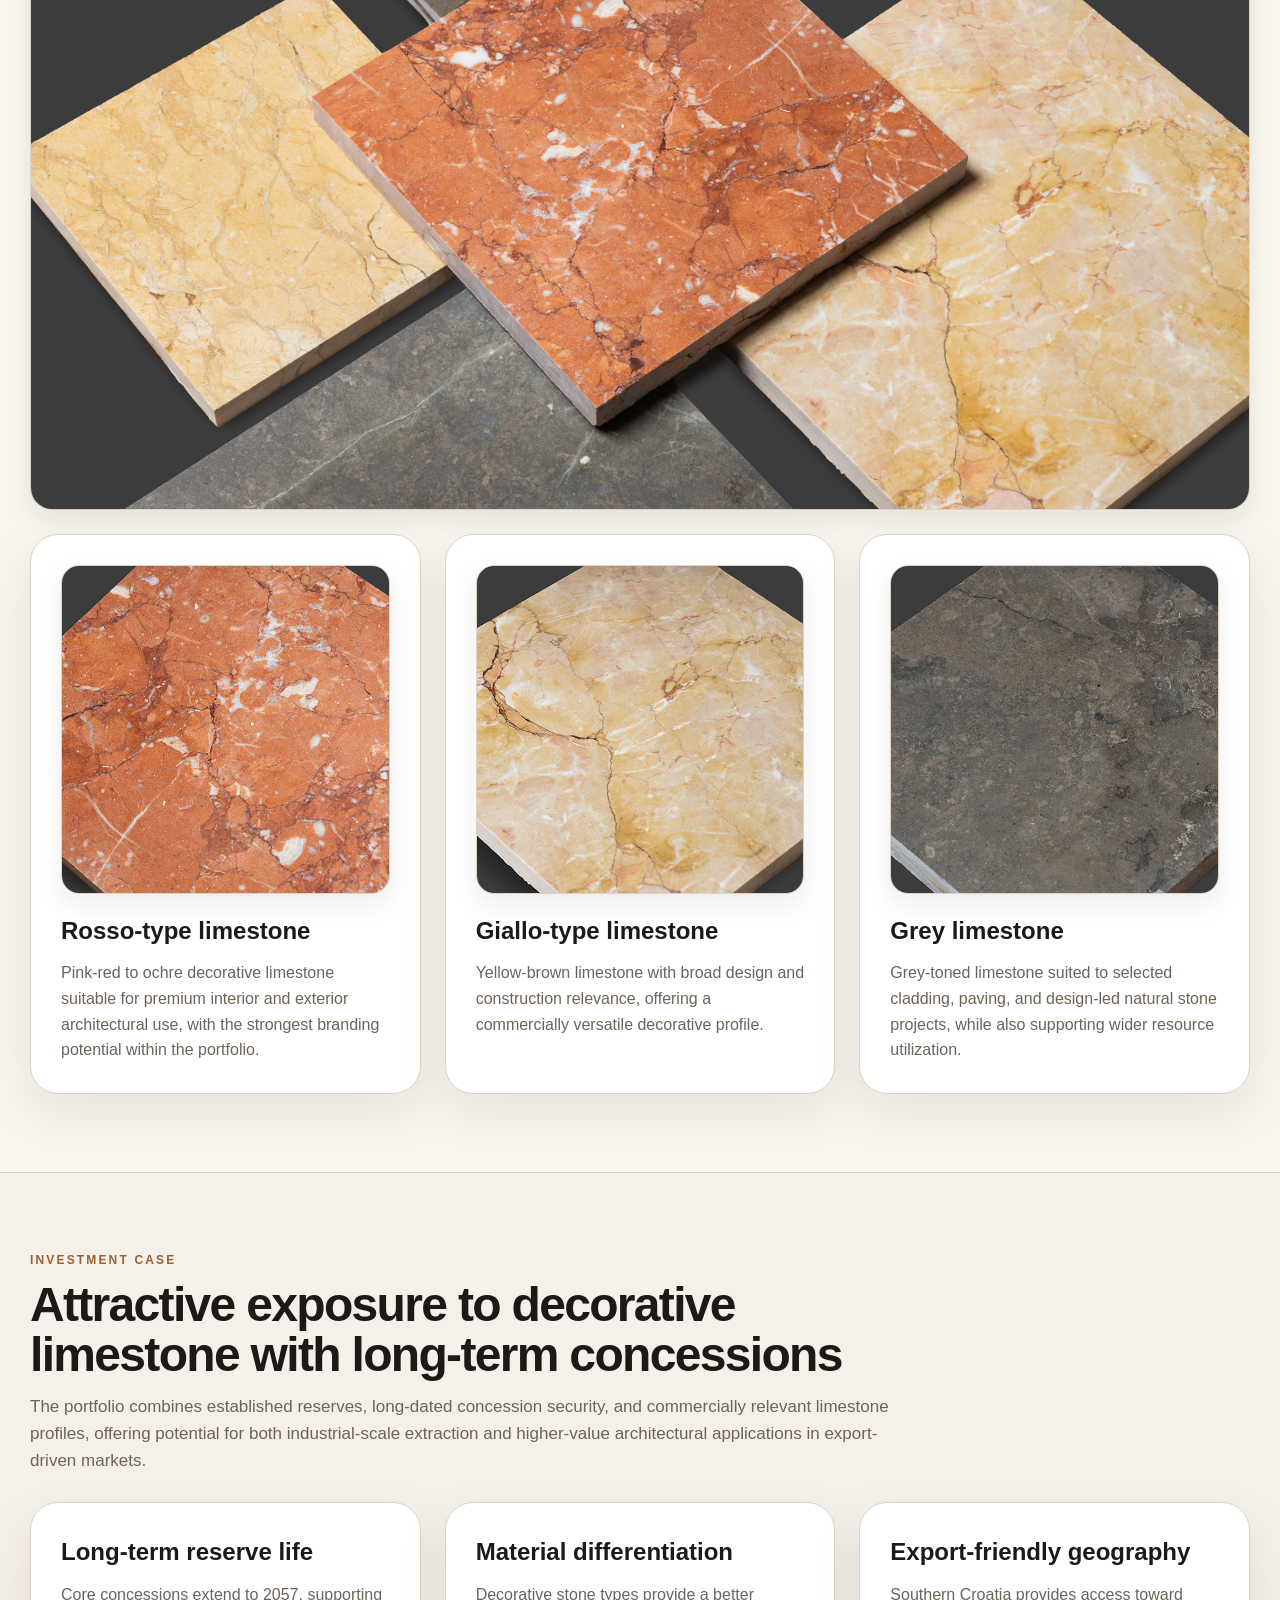
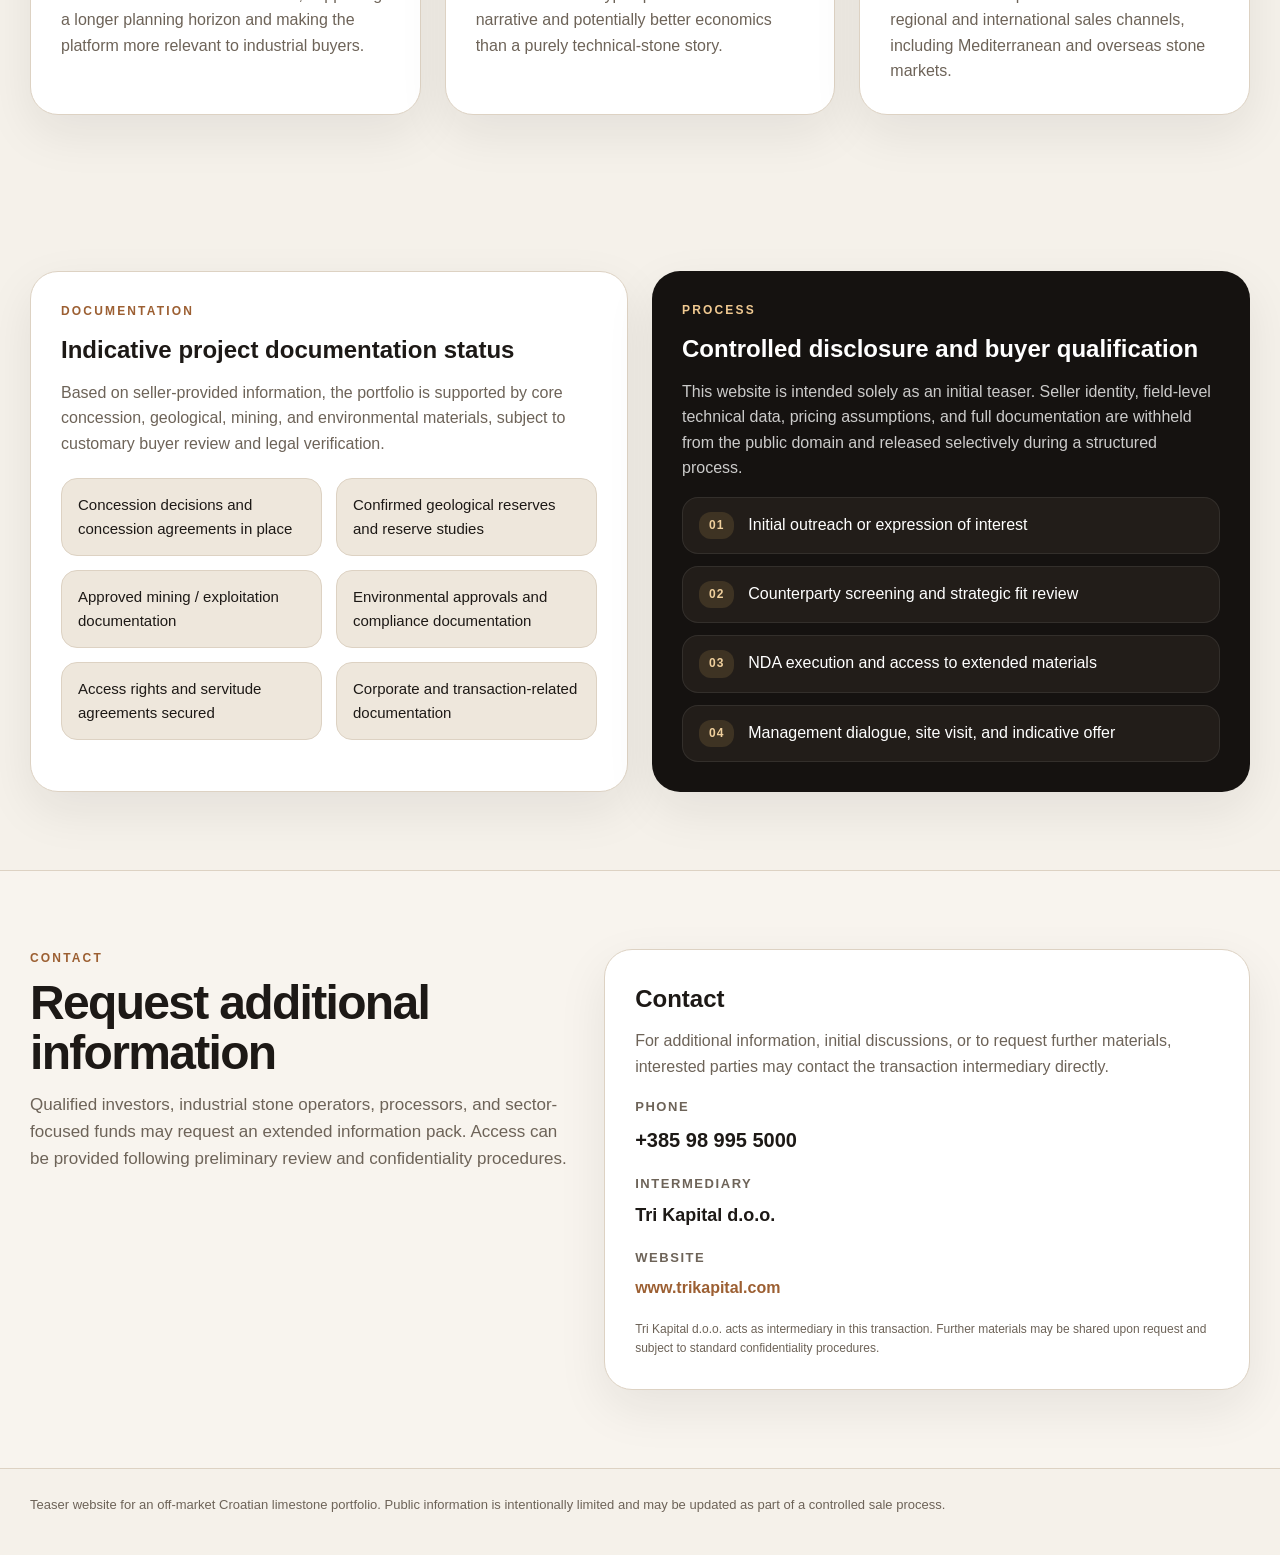
==== commit 05d15c2d: "Update sample photos" ====
--- a/index.html
+++ b/index.html
@@ -6,577 +6,18 @@
   <title>Dalmatian Limestone Portfolio | Off-Market Investment Opportunity</title>
   <meta name="description" content="Off-market sale of a Croatian limestone portfolio featuring Rosso, Giallo, and grey decorative stone with long-term concessions and established reserves." />
   <script src="https://code.jquery.com/jquery-3.7.1.min.js"></script>
-  <style>
-    :root {
-      --bg: #f5f1ea;
-      --surface: #ffffff;
-      --surface-soft: #eee7dc;
-      --surface-tint: #f8f4ee;
-      --text: #1d1916;
-      --muted: #6d6358;
-      --line: #ddd2c3;
-      --accent: #9c5f32;
-      --accent-2: #b08a4e;
-      --dark: #151210;
-      --dark-soft: #221d19;
-      --shadow: 0 18px 50px rgba(29, 25, 22, 0.08);
-      --radius-xl: 28px;
-      --radius-lg: 22px;
-      --radius-md: 16px;
-      --max: 1220px;
-    }
-
-    * { box-sizing: border-box; }
-    html { scroll-behavior: smooth; }
-
-    body {
-      margin: 0;
-      font-family: Inter, Arial, Helvetica, sans-serif;
-      background: var(--bg);
-      color: var(--text);
-      line-height: 1.6;
-    }
-
-    a { color: inherit; text-decoration: none; }
-    img { max-width: 100%; display: block; }
-
-    .container {
-      width: min(var(--max), calc(100% - 40px));
-      margin: 0 auto;
-    }
-
-    .topbar {
-      position: sticky;
-      top: 0;
-      z-index: 50;
-      backdrop-filter: blur(12px);
-      background: rgba(245, 241, 234, 0.84);
-      border-bottom: 1px solid rgba(221, 210, 195, 0.85);
-    }
-
-    .topbar-inner {
-      display: flex;
-      justify-content: space-between;
-      align-items: center;
-      gap: 20px;
-      min-height: 74px;
-    }
-
-    .brand-wrap {
-      display: flex;
-      flex-direction: column;
-      gap: 3px;
-    }
-
-    .brand {
-      font-size: 15px;
-      font-weight: 800;
-      letter-spacing: 0.14em;
-      text-transform: uppercase;
-    }
-
-    .brand-sub {
-      font-size: 12px;
-      color: var(--muted);
-      letter-spacing: 0.1em;
-      text-transform: uppercase;
-    }
-
-    .nav {
-      display: flex;
-      gap: 24px;
-      align-items: center;
-      font-size: 14px;
-      color: var(--muted);
-    }
-
-    .nav a:hover { color: var(--text); }
-
-    .btn {
-      display: inline-flex;
-      align-items: center;
-      justify-content: center;
-      gap: 10px;
-      border-radius: 18px;
-      padding: 14px 20px;
-      font-size: 14px;
-      font-weight: 700;
-      transition: 0.25s ease;
-      cursor: pointer;
-      border: 1px solid transparent;
-    }
-
-    .btn-primary {
-      background: var(--dark);
-      color: #fff;
-      box-shadow: var(--shadow);
-    }
-
-    .btn-primary:hover { background: #000; }
-
-    .btn-secondary {
-      background: rgba(255,255,255,0.14);
-      border-color: rgba(255,255,255,0.26);
-      color: #fff;
-    }
-
-    .btn-secondary:hover {
-      background: rgba(255,255,255,0.2);
-    }
-
-    .hero {
-      position: relative;
-      overflow: hidden;
-      min-height: calc(100vh - 74px);
-      display: flex;
-      align-items: stretch;
-      background:
-        linear-gradient(115deg, rgba(18, 15, 13, 0.78), rgba(18, 15, 13, 0.42)),
-        radial-gradient(circle at top right, rgba(156, 95, 50, 0.32), transparent 30%),
-        url("data/header.jpg") center center / cover no-repeat;
-      border-bottom: 1px solid var(--line);
-      padding: 0px;
-    }
-
-    .hero-grid {
-      display: grid;
-      grid-template-columns: 1.08fr 0.92fr;
-      gap: 30px;
-      align-items: end;
-      padding: 60px 0 48px;
-    }
-
-    .eyebrow {
-      display: inline-block;
-      padding: 8px 14px;
-      border: 1px solid rgba(255,255,255,0.26);
-      border-radius: 999px;
-      background: rgba(255,255,255,0.1);
-      font-size: 12px;
-      font-weight: 700;
-      letter-spacing: 0.16em;
-      text-transform: uppercase;
-      color: rgba(255,255,255,0.9);
-    }
-
-    h1, h2, h3, h4, p { margin-top: 0; }
-
-    h1 {
-      margin: 20px 0 0;
-      font-size: clamp(42px, 7vw, 74px);
-      line-height: 0.98;
-      letter-spacing: -0.045em;
-      color: #fff;
-      text-shadow: 0 12px 30px rgba(0,0,0,0.22);
-      max-width: 820px;
-    }
-
-    .hero p.lead {
-      margin: 22px 0 0;
-      max-width: 720px;
-      font-size: 19px;
-      color: rgba(255,255,255,0.88);
-    }
-
-    .hero-actions {
-      display: flex;
-      flex-wrap: wrap;
-      gap: 12px;
-      margin-top: 32px;
-    }
-
-    .hero-panel {
-      background: rgba(255,255,255,0.12);
-      border: 1px solid rgba(255,255,255,0.18);
-      border-radius: var(--radius-xl);
-      padding: 28px;
-      box-shadow: var(--shadow);
-      backdrop-filter: blur(8px);
-      color: #fff;
-    }
-
-    .hero-panel h3 {
-      font-size: 18px;
-      margin-bottom: 16px;
-      color: #fff;
-    }
-
-    .hero-panel p,
-    .hero-panel li {
-      color: rgba(255,255,255,0.84);
-      font-size: 15px;
-    }
-
-    .hero-bullets {
-      list-style: none;
-      padding: 0;
-      margin: 0;
-      display: grid;
-      gap: 12px;
-    }
-
-    .hero-bullets li {
-      display: flex;
-      gap: 12px;
-      align-items: flex-start;
-    }
-
-    .tick {
-      width: 9px;
-      height: 9px;
-      border-radius: 50%;
-      background: #f0c991;
-      margin-top: 8px;
-      flex: 0 0 auto;
-    }
-
-    .stats {
-      display: grid;
-      grid-template-columns: repeat(4, 1fr);
-      gap: 18px;
-      margin: 22px 0 58px;
-    }
-
-    .card {
-      background: var(--surface);
-      border: 1px solid var(--line);
-      border-radius: var(--radius-xl);
-      box-shadow: var(--shadow);
-    }
-
-    .stat-card {
-      padding: 22px;
-      background: rgba(255,255,255,0.94);
-    }
-
-    .stat-card .label {
-      font-size: 12px;
-      color: var(--muted);
-      text-transform: uppercase;
-      letter-spacing: 0.11em;
-      font-weight: 700;
-    }
-
-    .stat-card .value {
-      margin-top: 10px;
-      font-size: 30px;
-      line-height: 1.1;
-      font-weight: 800;
-      letter-spacing: -0.03em;
-    }
-
-    section { padding: 78px 0; }
-
-    .section-head {
-      max-width: 900px;
-      margin-bottom: 28px;
-    }
-
-    .kicker {
-      font-size: 12px;
-      text-transform: uppercase;
-      letter-spacing: 0.18em;
-      font-weight: 800;
-      color: var(--accent);
-      margin-bottom: 10px;
-    }
-
-    h2 {
-      font-size: clamp(30px, 4vw, 48px);
-      line-height: 1.05;
-      letter-spacing: -0.035em;
-      margin-bottom: 12px;
-    }
-
-    .section-head p {
-      color: var(--muted);
-      font-size: 17px;
-      max-width: 860px;
-      margin-bottom: 0;
-    }
-
-    .overview-grid,
-    .portfolio-grid,
-    .stone-grid,
-    .two-col,
-    .contact-grid,
-    .why-grid,
-    .docs-grid {
-      display: grid;
-      gap: 24px;
-    }
-
-    .overview-grid { grid-template-columns: 1.05fr 0.95fr; }
-    .portfolio-grid { grid-template-columns: repeat(2, 1fr); }
-    .stone-grid { grid-template-columns: repeat(3, 1fr); }
-    .two-col { grid-template-columns: repeat(2, 1fr); }
-    .contact-grid { grid-template-columns: 0.92fr 1.08fr; }
-    .why-grid { grid-template-columns: repeat(3, 1fr); }
-
-    .content-card { padding: 30px; }
-    .content-card p:last-child,
-    .content-card ul:last-child { margin-bottom: 0; }
-
-    .muted { color: var(--muted); }
-
-    .highlight-list,
-    .clean-list {
-      list-style: none;
-      padding: 0;
-      margin: 0;
-    }
-
-    .highlight-list li,
-    .clean-list li {
-      display: flex;
-      align-items: flex-start;
-      gap: 12px;
-      padding: 0 0 14px;
-      color: var(--muted);
-    }
-
-    .highlight-list li:last-child,
-    .clean-list li:last-child { padding-bottom: 0; }
-
-    .dot {
-      width: 10px;
-      height: 10px;
-      border-radius: 50%;
-      background: var(--accent);
-      margin-top: 8px;
-      flex: 0 0 auto;
-    }
-
-    .asset-card h3,
-    .stone-card h3,
-    .process-card h3,
-    .docs-card h3,
-    .contact-card h3,
-    .why-card h3 {
-      font-size: 24px;
-      margin-bottom: 10px;
-    }
-
-    .meta-grid {
-      display: grid;
-      grid-template-columns: repeat(3, 1fr);
-      gap: 14px;
-      margin-top: 24px;
-    }
-
-    .mini-box {
-      padding: 16px;
-      border-radius: var(--radius-md);
-      background: var(--surface-soft);
-      border: 1px solid var(--line);
-    }
-
-    .mini-box .mini-label {
-      font-size: 11px;
-      letter-spacing: 0.14em;
-      text-transform: uppercase;
-      color: var(--muted);
-      font-weight: 700;
-    }
-
-    .mini-box .mini-value {
-      margin-top: 8px;
-      font-weight: 700;
-      font-size: 16px;
-      line-height: 1.35;
-    }
-
-    .sample-image {
-      width: 100%;
-      aspect-ratio: 1 / 1;
-      object-fit: cover;
-      border-radius: 18px;
-      border: 1px solid var(--line);
-      margin-bottom: 18px;
-      box-shadow: 0 10px 24px rgba(31, 27, 23, 0.08);
-    }
-
-    .soft {
-      background: var(--surface-tint);
-      border-top: 1px solid var(--line);
-      border-bottom: 1px solid var(--line);
-    }
-
-    .dark-block {
-      background: var(--dark);
-      color: #fff;
-      border: none;
-    }
-
-    .dark-block p,
-    .dark-block li,
-    .dark-block .muted { color: rgba(255,255,255,0.78); }
-
-    .step {
-      display: flex;
-      gap: 14px;
-      padding: 14px 16px;
-      border-radius: var(--radius-md);
-      background: var(--dark-soft);
-      border: 1px solid rgba(255,255,255,0.08);
-      margin-top: 12px;
-    }
-
-    .step:first-child { margin-top: 20px; }
-
-    .step-no {
-      flex: 0 0 auto;
-      padding: 4px 10px;
-      border-radius: 12px;
-      background: rgba(176, 138, 78, 0.2);
-      color: #f0d09d;
-      font-size: 12px;
-      font-weight: 800;
-      letter-spacing: 0.08em;
-    }
-
-    .band {
-      border-radius: var(--radius-xl);
-      background: linear-gradient(135deg, #1a1512, #2b231d);
-      color: #fff;
-      padding: 34px;
-      border: 1px solid rgba(255,255,255,0.05);
-      box-shadow: var(--shadow);
-    }
-
-    .band-grid {
-      display: grid;
-      grid-template-columns: 1.1fr 0.9fr;
-      gap: 30px;
-      align-items: center;
-    }
-
-    .band p { color: rgba(255,255,255,0.8); }
-
-    .docs-list {
-      display: grid;
-      grid-template-columns: repeat(2, 1fr);
-      gap: 14px;
-      margin-top: 22px;
-    }
-
-    .docs-item {
-      border: 1px solid var(--line);
-      background: var(--surface-soft);
-      border-radius: var(--radius-md);
-      padding: 14px 16px;
-      font-size: 15px;
-    }
-
-    .quote {
-      font-size: 20px;
-      line-height: 1.5;
-      color: #fff;
-      margin: 0;
-    }
-
-    .form-grid {
-      display: grid;
-      grid-template-columns: repeat(2, 1fr);
-      gap: 16px;
-    }
-
-    label {
-      display: block;
-      font-size: 14px;
-      font-weight: 700;
-      margin-bottom: 8px;
-    }
-
-    input, textarea {
-      width: 100%;
-      border: 1px solid #cabfb2;
-      background: #fff;
-      border-radius: 18px;
-      padding: 14px 16px;
-      font: inherit;
-      color: var(--text);
-      transition: border-color 0.2s ease, transform 0.2s ease;
-    }
-
-    input:focus, textarea:focus {
-      outline: none;
-      border-color: var(--accent);
-      transform: translateY(-1px);
-    }
-
-    textarea {
-      min-height: 130px;
-      resize: vertical;
-    }
-
-    .form-note {
-      margin-top: 10px;
-      font-size: 12px;
-      color: var(--muted);
-    }
-
-    .footer {
-      padding: 26px 0 40px;
-      color: var(--muted);
-      font-size: 13px;
-    }
-
-    .fade-up {
-      opacity: 0;
-      transform: translateY(26px);
-    }
-
-    @media (max-width: 1100px) {
-      .hero-grid,
-      .overview-grid,
-      .contact-grid,
-      .two-col,
-      .portfolio-grid,
-      .stone-grid,
-      .stats,
-      .why-grid,
-      .docs-list,
-      .band-grid {
-        grid-template-columns: 1fr;
-      }
-
-      .meta-grid,
-      .form-grid {
-        grid-template-columns: repeat(2, 1fr);
-      }
-    }
-
-    @media (max-width: 760px) {
-      .container { width: min(var(--max), calc(100% - 24px)); }
-
-      .topbar-inner {
-        flex-direction: column;
-        align-items: flex-start;
-        padding: 14px 0;
-      }
-
-      .nav {
-        flex-wrap: wrap;
-        gap: 14px;
-      }
-
-      .hero-grid { padding: 58px 0 28px; }
-      .stats { margin-bottom: 42px; }
-      section { padding: 58px 0; }
-
-      .meta-grid,
-      .form-grid,
-      .docs-list { grid-template-columns: 1fr; }
-
-      .content-card,
-      .hero-panel,
-      .band { padding: 22px; }
-
-      h1 { font-size: 40px; }
-      .hero p.lead { font-size: 17px; }
-    }
-  </style>
+  <link rel="stylesheet" href="css/style.css" />
+
+
+  <!-- Google tag (gtag.js) -->
+  <script async src="https://www.googletagmanager.com/gtag/js?id=G-GX3XE6C82T"></script>
+  <script>
+    window.dataLayer = window.dataLayer || [];
+    function gtag(){dataLayer.push(arguments);}
+    gtag('js', new Date());
+
+    gtag('config', 'G-GX3XE6C82T');
+  </script>
 </head>
 <body>
   <header class="topbar">
@@ -592,6 +33,9 @@
         <a href="#investment-case">Investment Case</a>
         <a href="#process">Process</a>
         <a href="#contact">Contact</a>
+        <!-- <a class="login-link" href="login.html" style="padding:10px 16px;">
+          Client Login
+        </a> -->
       </nav>
     </div>
   </header>
@@ -769,9 +213,17 @@
         </p>
       </div>
 
+      <div class="fade-up" style="margin-bottom:24px;">
+        <img
+          src="data/samples_3000.jpg"
+          alt="Grouped limestone sample presentation showing Rosso, Giallo, and grey stone surfaces"
+          style="width:100%; max-height:620px; object-fit:cover; object-position:center; border-radius:22px; border:1px solid var(--line); box-shadow:0 10px 24px rgba(31, 27, 23, 0.08);"
+        />
+      </div>
+
       <div class="stone-grid">
         <div class="card content-card stone-card fade-up">
-          <img class="sample-image" src="data/rosso.jpg" alt="Rosso decorative limestone sample" />
+          <img class="sample-image" src="data/rosso_800.jpg" alt="Rosso decorative limestone sample" />
           <h3>Rosso-type limestone</h3>
           <p class="muted">
             Pink-red to ochre decorative limestone suitable for premium interior and exterior architectural use,
@@ -780,7 +232,7 @@
         </div>
 
         <div class="card content-card stone-card fade-up">
-          <img class="sample-image" src="data/giallo.jpg" alt="Giallo decorative limestone sample" />
+          <img class="sample-image" src="data/giallo_800.jpg" alt="Giallo decorative limestone sample" />
           <h3>Giallo-type limestone</h3>
           <p class="muted">
             Yellow-brown limestone with broad design and construction relevance, offering a commercially versatile decorative profile.
@@ -788,7 +240,7 @@
         </div>
 
         <div class="card content-card stone-card fade-up">
-          <img class="sample-image" src="data/tango.jpg" alt="Grey decorative limestone sample" />
+          <img class="sample-image" src="data/grey-limestone_800.jpg" alt="Grey decorative limestone sample" />
           <h3>Grey limestone</h3>
           <p class="muted">
             Grey-toned limestone suited to selected cladding, paving, and design-led natural stone projects,
@@ -958,4 +410,4 @@
     });
   </script>
 </body>
-</html>+</html>
--- a/css/style.css
+++ b/css/style.css
@@ -0,0 +1,584 @@
+:root {
+  --bg: #f5f1ea;
+  --surface: #ffffff;
+  --surface-soft: #eee7dc;
+  --surface-tint: #f8f4ee;
+  --text: #1d1916;
+  --muted: #6d6358;
+  --line: #ddd2c3;
+  --accent: #9c5f32;
+  --accent-2: #b08a4e;
+  --dark: #151210;
+  --dark-soft: #221d19;
+  --shadow: 0 18px 50px rgba(29, 25, 22, 0.08);
+  --radius-xl: 28px;
+  --radius-lg: 22px;
+  --radius-md: 16px;
+  --max: 1220px;
+}
+
+* { box-sizing: border-box; }
+html { scroll-behavior: smooth; }
+
+body {
+  margin: 0;
+  font-family: Inter, Arial, Helvetica, sans-serif;
+  background: var(--bg);
+  color: var(--text);
+  line-height: 1.6;
+}
+
+a { color: inherit; text-decoration: none; }
+img { max-width: 100%; display: block; }
+
+.container {
+  width: min(var(--max), calc(100% - 40px));
+  margin: 0 auto;
+}
+
+.topbar {
+  position: sticky;
+  top: 0;
+  z-index: 50;
+  backdrop-filter: blur(12px);
+  background: rgba(245, 241, 234, 0.84);
+  border-bottom: 1px solid rgba(221, 210, 195, 0.85);
+}
+
+.topbar-inner {
+  display: flex;
+  justify-content: space-between;
+  align-items: center;
+  gap: 20px;
+  min-height: 74px;
+}
+
+.brand-wrap {
+  display: flex;
+  flex-direction: column;
+  gap: 3px;
+}
+
+.brand {
+  font-size: 15px;
+  font-weight: 800;
+  letter-spacing: 0.14em;
+  text-transform: uppercase;
+}
+
+.brand-sub {
+  font-size: 12px;
+  color: var(--muted);
+  letter-spacing: 0.1em;
+  text-transform: uppercase;
+}
+
+.nav {
+  display: flex;
+  gap: 24px;
+  align-items: center;
+  font-size: 14px;
+  color: var(--muted);
+}
+
+.nav a:hover { color: var(--text); }
+
+.btn {
+  display: inline-flex;
+  align-items: center;
+  justify-content: center;
+  gap: 10px;
+  border-radius: 18px;
+  padding: 14px 20px;
+  font-size: 14px;
+  font-weight: 700;
+  transition: 0.25s ease;
+  cursor: pointer;
+  border: 1px solid transparent;
+}
+
+.btn-primary {
+  background: var(--dark);
+  color: #fff;
+  box-shadow: var(--shadow);
+}
+
+.btn-primary:hover { background: #000; }
+
+.btn-secondary {
+  background: rgba(255,255,255,0.14);
+  border-color: rgba(255,255,255,0.26);
+  color: #fff;
+}
+
+.btn-secondary:hover {
+  background: rgba(255,255,255,0.2);
+}
+
+.hero {
+  position: relative;
+  overflow: hidden;
+  min-height: calc(100vh - 74px);
+  display: flex;
+  align-items: stretch;
+  background:
+    linear-gradient(115deg, rgba(18, 15, 13, 0.78), rgba(18, 15, 13, 0.42)),
+    radial-gradient(circle at top right, rgba(156, 95, 50, 0.32), transparent 30%),
+    url("../data/header.jpg") center center / cover no-repeat;
+  border-bottom: 1px solid var(--line);
+  padding: 0px;
+}
+
+.hero-grid {
+  display: grid;
+  grid-template-columns: 1.08fr 0.92fr;
+  gap: 30px;
+  align-items: end;
+  padding: 60px 0 48px;
+}
+
+.eyebrow {
+  display: inline-block;
+  padding: 8px 14px;
+  border: 1px solid rgba(255,255,255,0.26);
+  border-radius: 999px;
+  background: rgba(255,255,255,0.1);
+  font-size: 12px;
+  font-weight: 700;
+  letter-spacing: 0.16em;
+  text-transform: uppercase;
+  color: rgba(255,255,255,0.9);
+}
+
+h1, h2, h3, h4, p { margin-top: 0; }
+
+h1 {
+  margin: 20px 0 0;
+  font-size: clamp(42px, 7vw, 74px);
+  line-height: 0.98;
+  letter-spacing: -0.045em;
+  color: #fff;
+  text-shadow: 0 12px 30px rgba(0,0,0,0.22);
+  max-width: 820px;
+}
+
+.hero p.lead {
+  margin: 22px 0 0;
+  max-width: 720px;
+  font-size: 19px;
+  color: rgba(255,255,255,0.88);
+}
+
+.hero-actions {
+  display: flex;
+  flex-wrap: wrap;
+  gap: 12px;
+  margin-top: 32px;
+}
+
+.hero-panel {
+  background: rgba(255,255,255,0.12);
+  border: 1px solid rgba(255,255,255,0.18);
+  border-radius: var(--radius-xl);
+  padding: 28px;
+  box-shadow: var(--shadow);
+  backdrop-filter: blur(8px);
+  color: #fff;
+}
+
+.hero-panel h3 {
+  font-size: 18px;
+  margin-bottom: 16px;
+  color: #fff;
+}
+
+.hero-panel p,
+.hero-panel li {
+  color: rgba(255,255,255,0.84);
+  font-size: 15px;
+}
+
+.hero-bullets {
+  list-style: none;
+  padding: 0;
+  margin: 0;
+  display: grid;
+  gap: 12px;
+}
+
+.hero-bullets li {
+  display: flex;
+  gap: 12px;
+  align-items: flex-start;
+}
+
+.tick {
+  width: 9px;
+  height: 9px;
+  border-radius: 50%;
+  background: #f0c991;
+  margin-top: 8px;
+  flex: 0 0 auto;
+}
+
+.stats {
+  display: grid;
+  grid-template-columns: repeat(4, 1fr);
+  gap: 18px;
+  margin: 22px 0 58px;
+}
+
+.card {
+  background: var(--surface);
+  border: 1px solid var(--line);
+  border-radius: var(--radius-xl);
+  box-shadow: var(--shadow);
+}
+
+.stat-card {
+  padding: 22px;
+  background: rgba(255,255,255,0.94);
+}
+
+.stat-card .label {
+  font-size: 12px;
+  color: var(--muted);
+  text-transform: uppercase;
+  letter-spacing: 0.11em;
+  font-weight: 700;
+}
+
+.stat-card .value {
+  margin-top: 10px;
+  font-size: 30px;
+  line-height: 1.1;
+  font-weight: 800;
+  letter-spacing: -0.03em;
+}
+
+section { padding: 78px 0; }
+
+.section-head {
+  max-width: 900px;
+  margin-bottom: 28px;
+}
+
+.kicker {
+  font-size: 12px;
+  text-transform: uppercase;
+  letter-spacing: 0.18em;
+  font-weight: 800;
+  color: var(--accent);
+  margin-bottom: 10px;
+}
+
+.login-link {
+  background: #e9e2d7;
+  color: #3a332c;
+  border: 1px solid #d6cbbd;
+  padding: 10px 16px;
+  border-radius: 14px;
+  font-weight: 700;
+  transition: all 0.25s ease;
+}
+
+.login-link:hover {
+  background: #e3dbcf;
+  box-shadow: inset 0 1px 4px rgba(0,0,0,0.08);
+}
+
+h2 {
+  font-size: clamp(30px, 4vw, 48px);
+  line-height: 1.05;
+  letter-spacing: -0.035em;
+  margin-bottom: 12px;
+}
+
+.section-head p {
+  color: var(--muted);
+  font-size: 17px;
+  max-width: 860px;
+  margin-bottom: 0;
+}
+
+.overview-grid,
+.portfolio-grid,
+.stone-grid,
+.two-col,
+.contact-grid,
+.why-grid,
+.docs-grid {
+  display: grid;
+  gap: 24px;
+}
+
+.overview-grid { grid-template-columns: 1.05fr 0.95fr; }
+.portfolio-grid { grid-template-columns: repeat(2, 1fr); }
+.stone-grid { grid-template-columns: repeat(3, 1fr); }
+.two-col { grid-template-columns: repeat(2, 1fr); }
+.contact-grid { grid-template-columns: 0.92fr 1.08fr; }
+.why-grid { grid-template-columns: repeat(3, 1fr); }
+
+.content-card { padding: 30px; }
+.content-card p:last-child,
+.content-card ul:last-child { margin-bottom: 0; }
+
+.muted { color: var(--muted); }
+
+.highlight-list,
+.clean-list {
+  list-style: none;
+  padding: 0;
+  margin: 0;
+}
+
+.highlight-list li,
+.clean-list li {
+  display: flex;
+  align-items: flex-start;
+  gap: 12px;
+  padding: 0 0 14px;
+  color: var(--muted);
+}
+
+.highlight-list li:last-child,
+.clean-list li:last-child { padding-bottom: 0; }
+
+.dot {
+  width: 10px;
+  height: 10px;
+  border-radius: 50%;
+  background: var(--accent);
+  margin-top: 8px;
+  flex: 0 0 auto;
+}
+
+.asset-card h3,
+.stone-card h3,
+.process-card h3,
+.docs-card h3,
+.contact-card h3,
+.why-card h3 {
+  font-size: 24px;
+  margin-bottom: 10px;
+}
+
+.meta-grid {
+  display: grid;
+  grid-template-columns: repeat(3, 1fr);
+  gap: 14px;
+  margin-top: 24px;
+}
+
+.mini-box {
+  padding: 16px;
+  border-radius: var(--radius-md);
+  background: var(--surface-soft);
+  border: 1px solid var(--line);
+}
+
+.mini-box .mini-label {
+  font-size: 11px;
+  letter-spacing: 0.14em;
+  text-transform: uppercase;
+  color: var(--muted);
+  font-weight: 700;
+}
+
+.mini-box .mini-value {
+  margin-top: 8px;
+  font-weight: 700;
+  font-size: 16px;
+  line-height: 1.35;
+}
+
+.sample-image {
+  width: 100%;
+  aspect-ratio: 1 / 1;
+  object-fit: cover;
+  border-radius: 18px;
+  border: 1px solid var(--line);
+  margin-bottom: 18px;
+  box-shadow: 0 10px 24px rgba(31, 27, 23, 0.08);
+}
+
+.soft {
+  background: var(--surface-tint);
+  border-top: 1px solid var(--line);
+  border-bottom: 1px solid var(--line);
+}
+
+.dark-block {
+  background: var(--dark);
+  color: #fff;
+  border: none;
+}
+
+.dark-block p,
+.dark-block li,
+.dark-block .muted { color: rgba(255,255,255,0.78); }
+
+.step {
+  display: flex;
+  gap: 14px;
+  padding: 14px 16px;
+  border-radius: var(--radius-md);
+  background: var(--dark-soft);
+  border: 1px solid rgba(255,255,255,0.08);
+  margin-top: 12px;
+}
+
+.step:first-child { margin-top: 20px; }
+
+.step-no {
+  flex: 0 0 auto;
+  padding: 4px 10px;
+  border-radius: 12px;
+  background: rgba(176, 138, 78, 0.2);
+  color: #f0d09d;
+  font-size: 12px;
+  font-weight: 800;
+  letter-spacing: 0.08em;
+}
+
+.band {
+  border-radius: var(--radius-xl);
+  background: linear-gradient(135deg, #1a1512, #2b231d);
+  color: #fff;
+  padding: 34px;
+  border: 1px solid rgba(255,255,255,0.05);
+  box-shadow: var(--shadow);
+}
+
+.band-grid {
+  display: grid;
+  grid-template-columns: 1.1fr 0.9fr;
+  gap: 30px;
+  align-items: center;
+}
+
+.band p { color: rgba(255,255,255,0.8); }
+
+.docs-list {
+  display: grid;
+  grid-template-columns: repeat(2, 1fr);
+  gap: 14px;
+  margin-top: 22px;
+}
+
+.docs-item {
+  border: 1px solid var(--line);
+  background: var(--surface-soft);
+  border-radius: var(--radius-md);
+  padding: 14px 16px;
+  font-size: 15px;
+}
+
+.quote {
+  font-size: 20px;
+  line-height: 1.5;
+  color: #fff;
+  margin: 0;
+}
+
+.form-grid {
+  display: grid;
+  grid-template-columns: repeat(2, 1fr);
+  gap: 16px;
+}
+
+label {
+  display: block;
+  font-size: 14px;
+  font-weight: 700;
+  margin-bottom: 8px;
+}
+
+input, textarea {
+  width: 100%;
+  border: 1px solid #cabfb2;
+  background: #fff;
+  border-radius: 18px;
+  padding: 14px 16px;
+  font: inherit;
+  color: var(--text);
+  transition: border-color 0.2s ease, transform 0.2s ease;
+}
+
+input:focus, textarea:focus {
+  outline: none;
+  border-color: var(--accent);
+  transform: translateY(-1px);
+}
+
+textarea {
+  min-height: 130px;
+  resize: vertical;
+}
+
+.form-note {
+  margin-top: 10px;
+  font-size: 12px;
+  color: var(--muted);
+}
+
+.footer {
+  padding: 26px 0 40px;
+  color: var(--muted);
+  font-size: 13px;
+}
+
+.fade-up {
+  opacity: 0;
+  transform: translateY(26px);
+}
+
+@media (max-width: 1100px) {
+  .hero-grid,
+  .overview-grid,
+  .contact-grid,
+  .two-col,
+  .portfolio-grid,
+  .stone-grid,
+  .stats,
+  .why-grid,
+  .docs-list,
+  .band-grid {
+    grid-template-columns: 1fr;
+  }
+
+  .meta-grid,
+  .form-grid {
+    grid-template-columns: repeat(2, 1fr);
+  }
+}
+
+@media (max-width: 760px) {
+  .container { width: min(var(--max), calc(100% - 24px)); }
+
+  .topbar-inner {
+    flex-direction: column;
+    align-items: flex-start;
+    padding: 14px 0;
+  }
+
+  .nav {
+    flex-wrap: wrap;
+    gap: 14px;
+  }
+
+  .hero-grid { padding: 58px 0 28px; }
+  .stats { margin-bottom: 42px; }
+  section { padding: 58px 0; }
+
+  .meta-grid,
+  .form-grid,
+  .docs-list { grid-template-columns: 1fr; }
+
+  .content-card,
+  .hero-panel,
+  .band { padding: 22px; }
+
+  h1 { font-size: 40px; }
+  .hero p.lead { font-size: 17px; }
+}
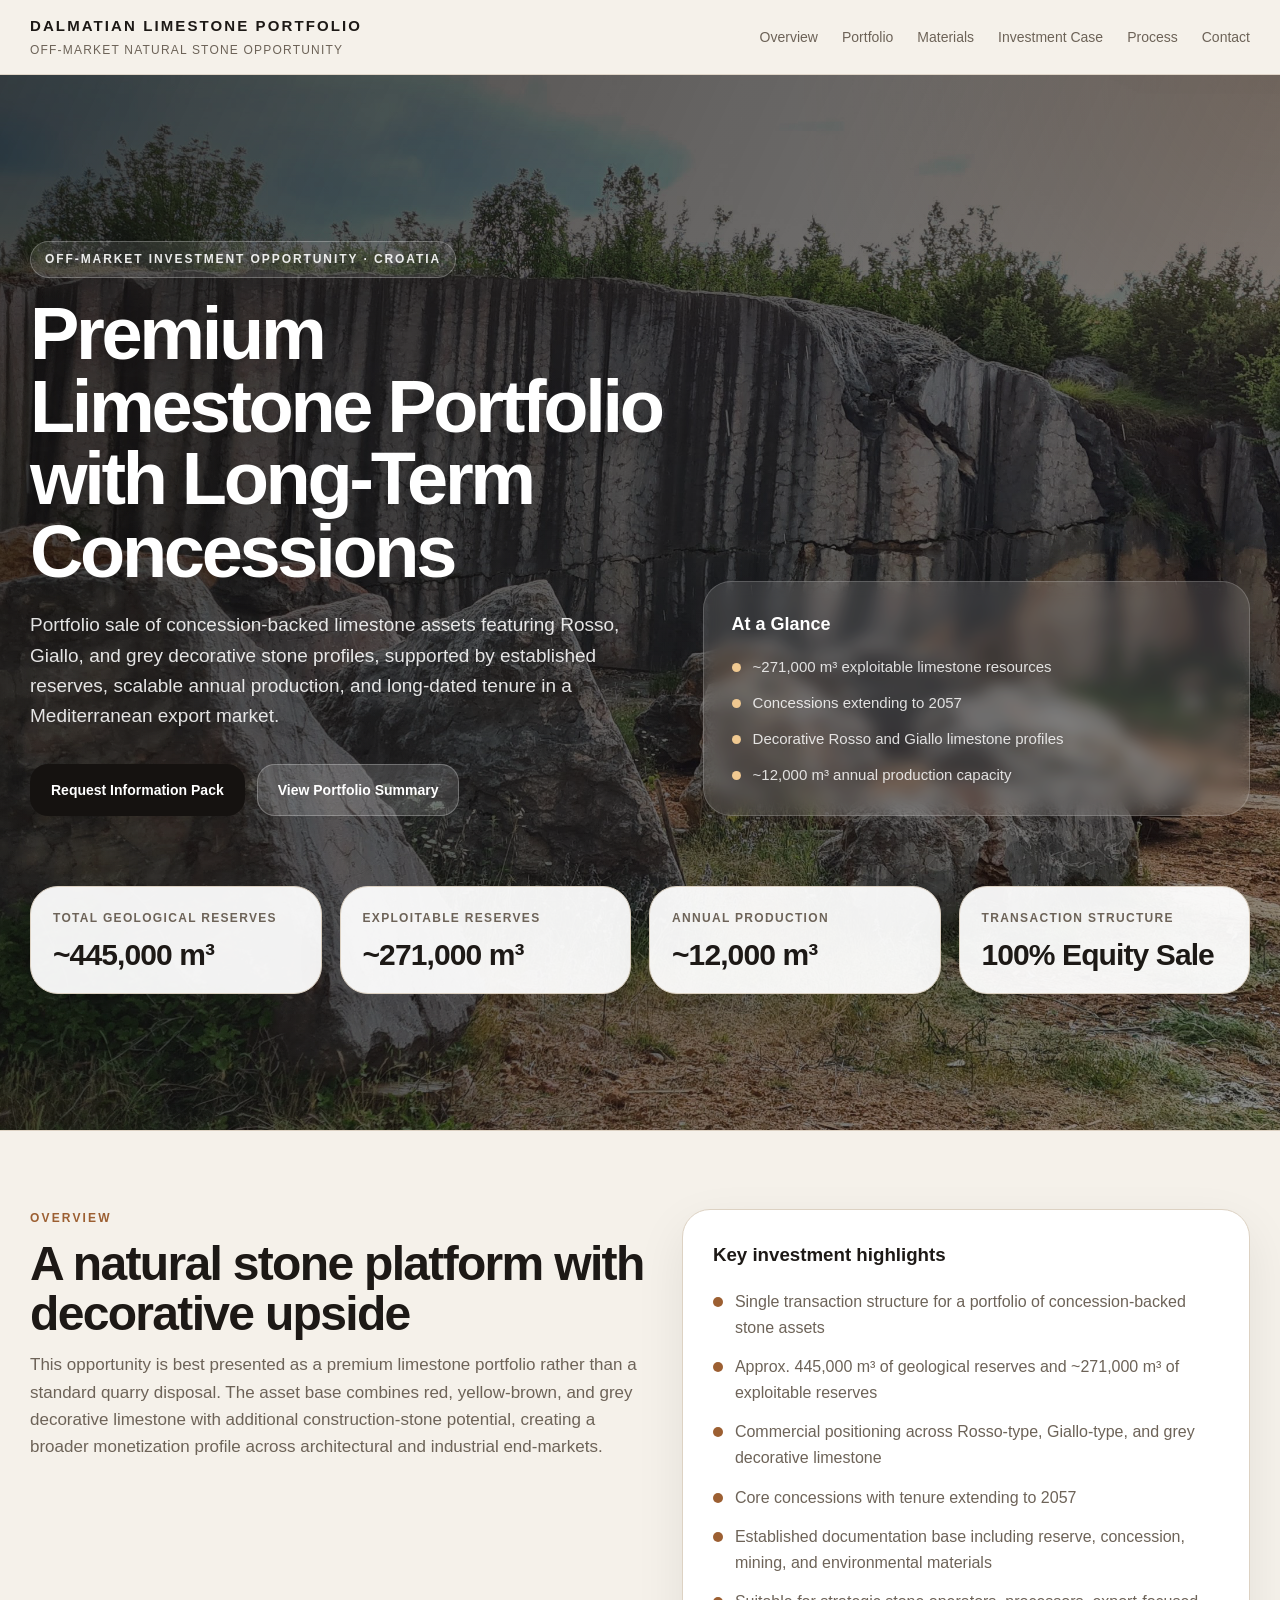
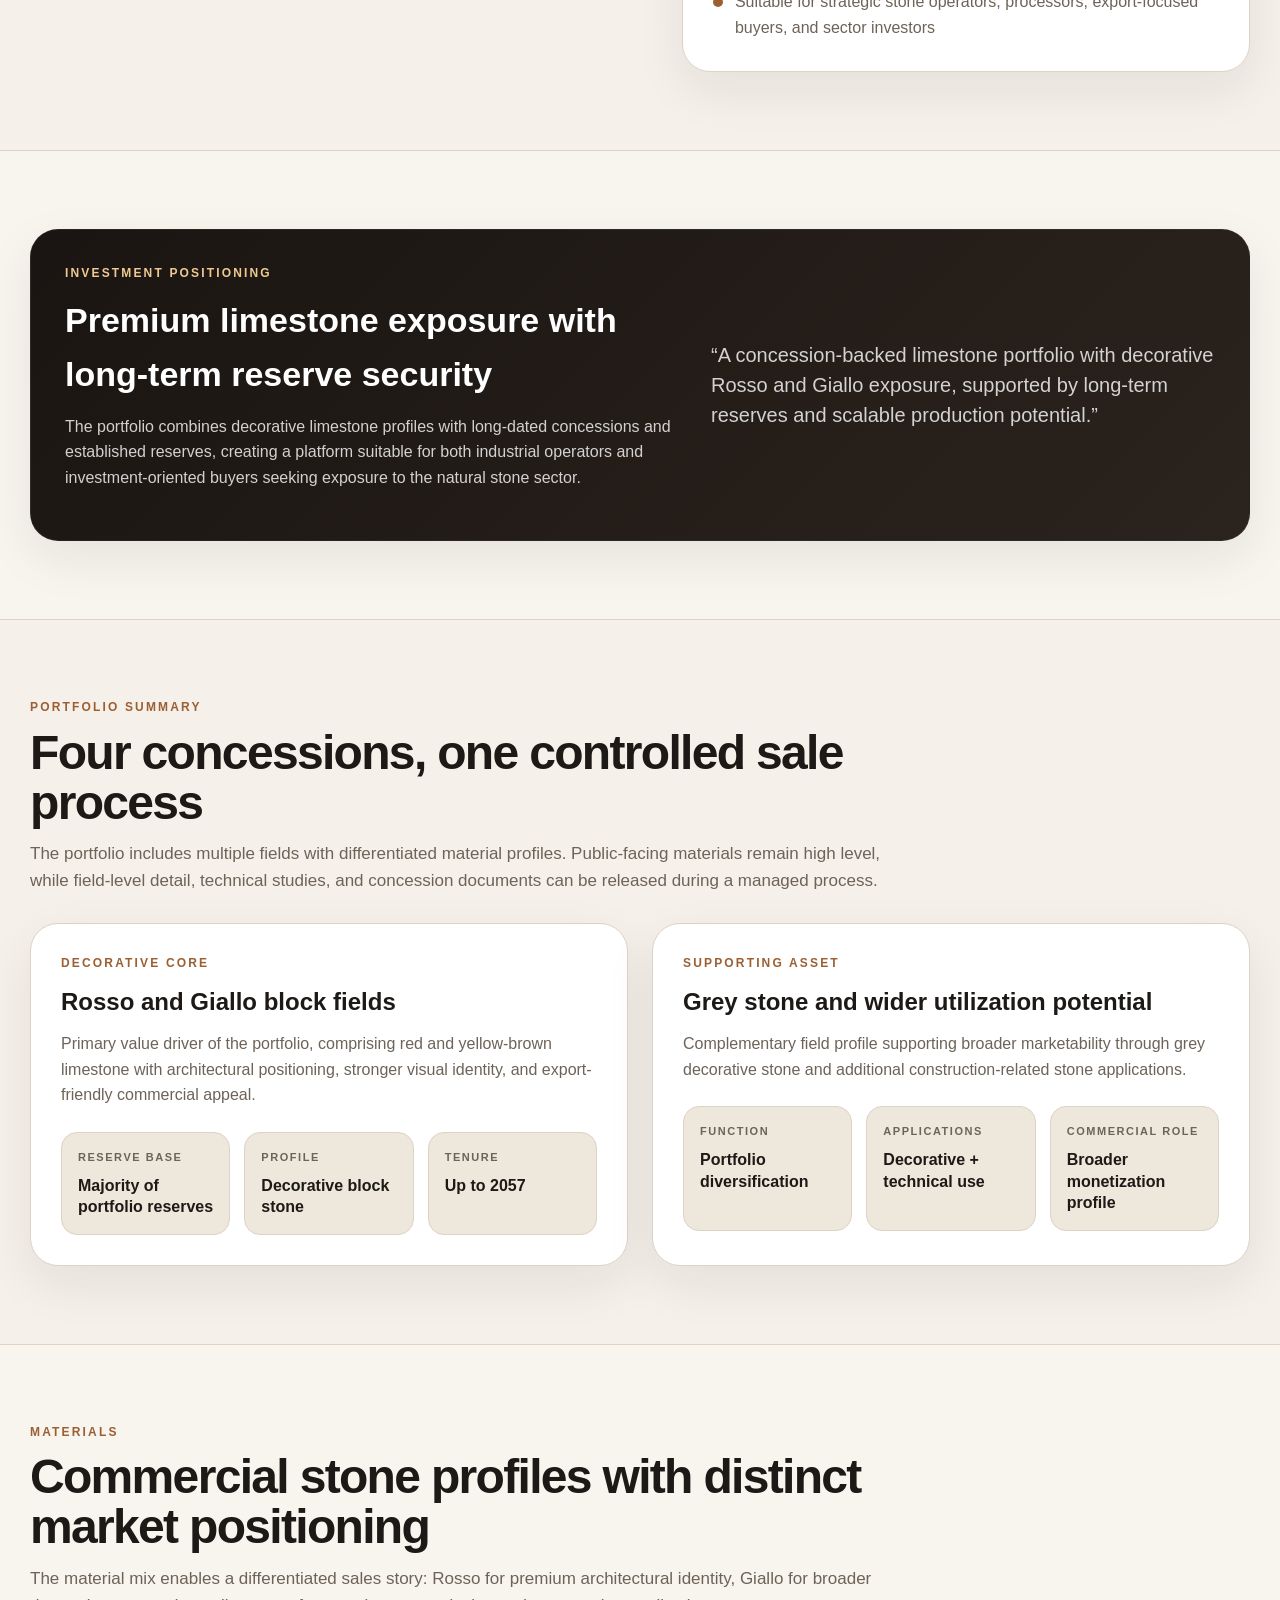
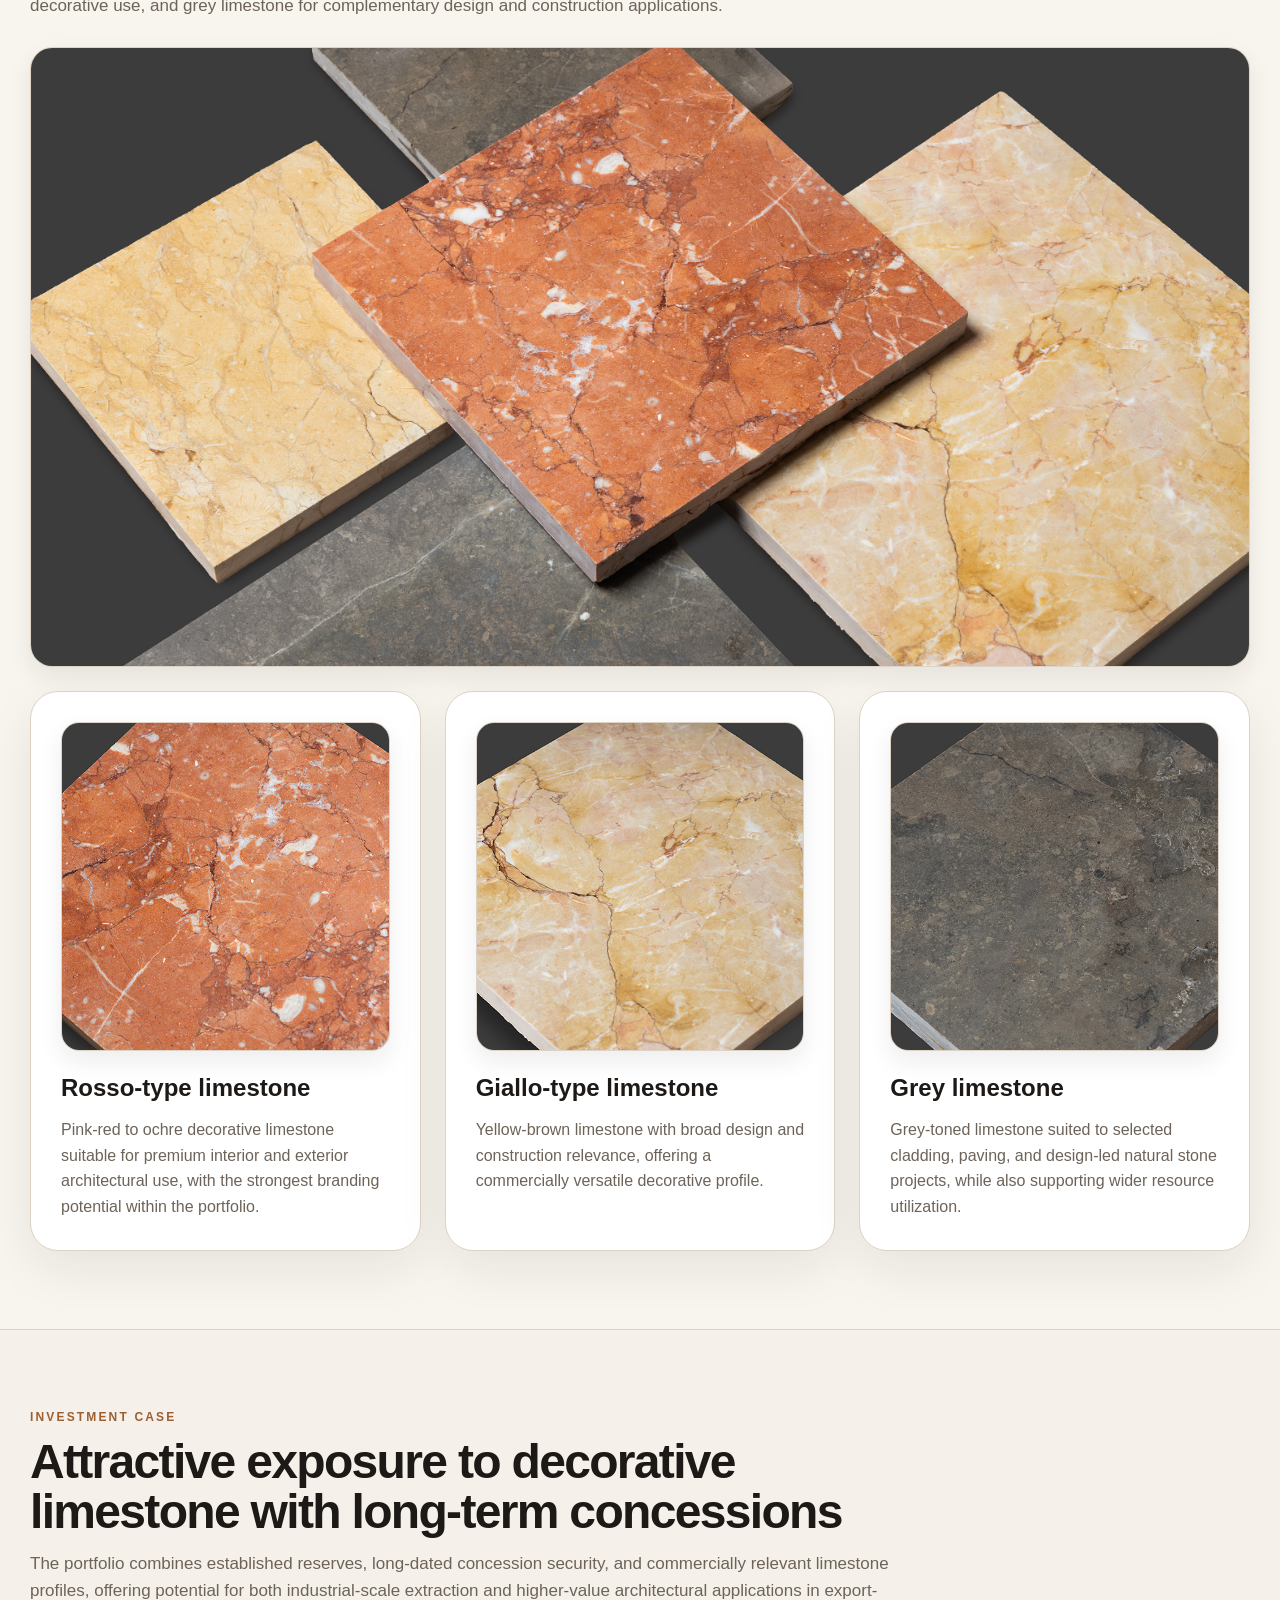
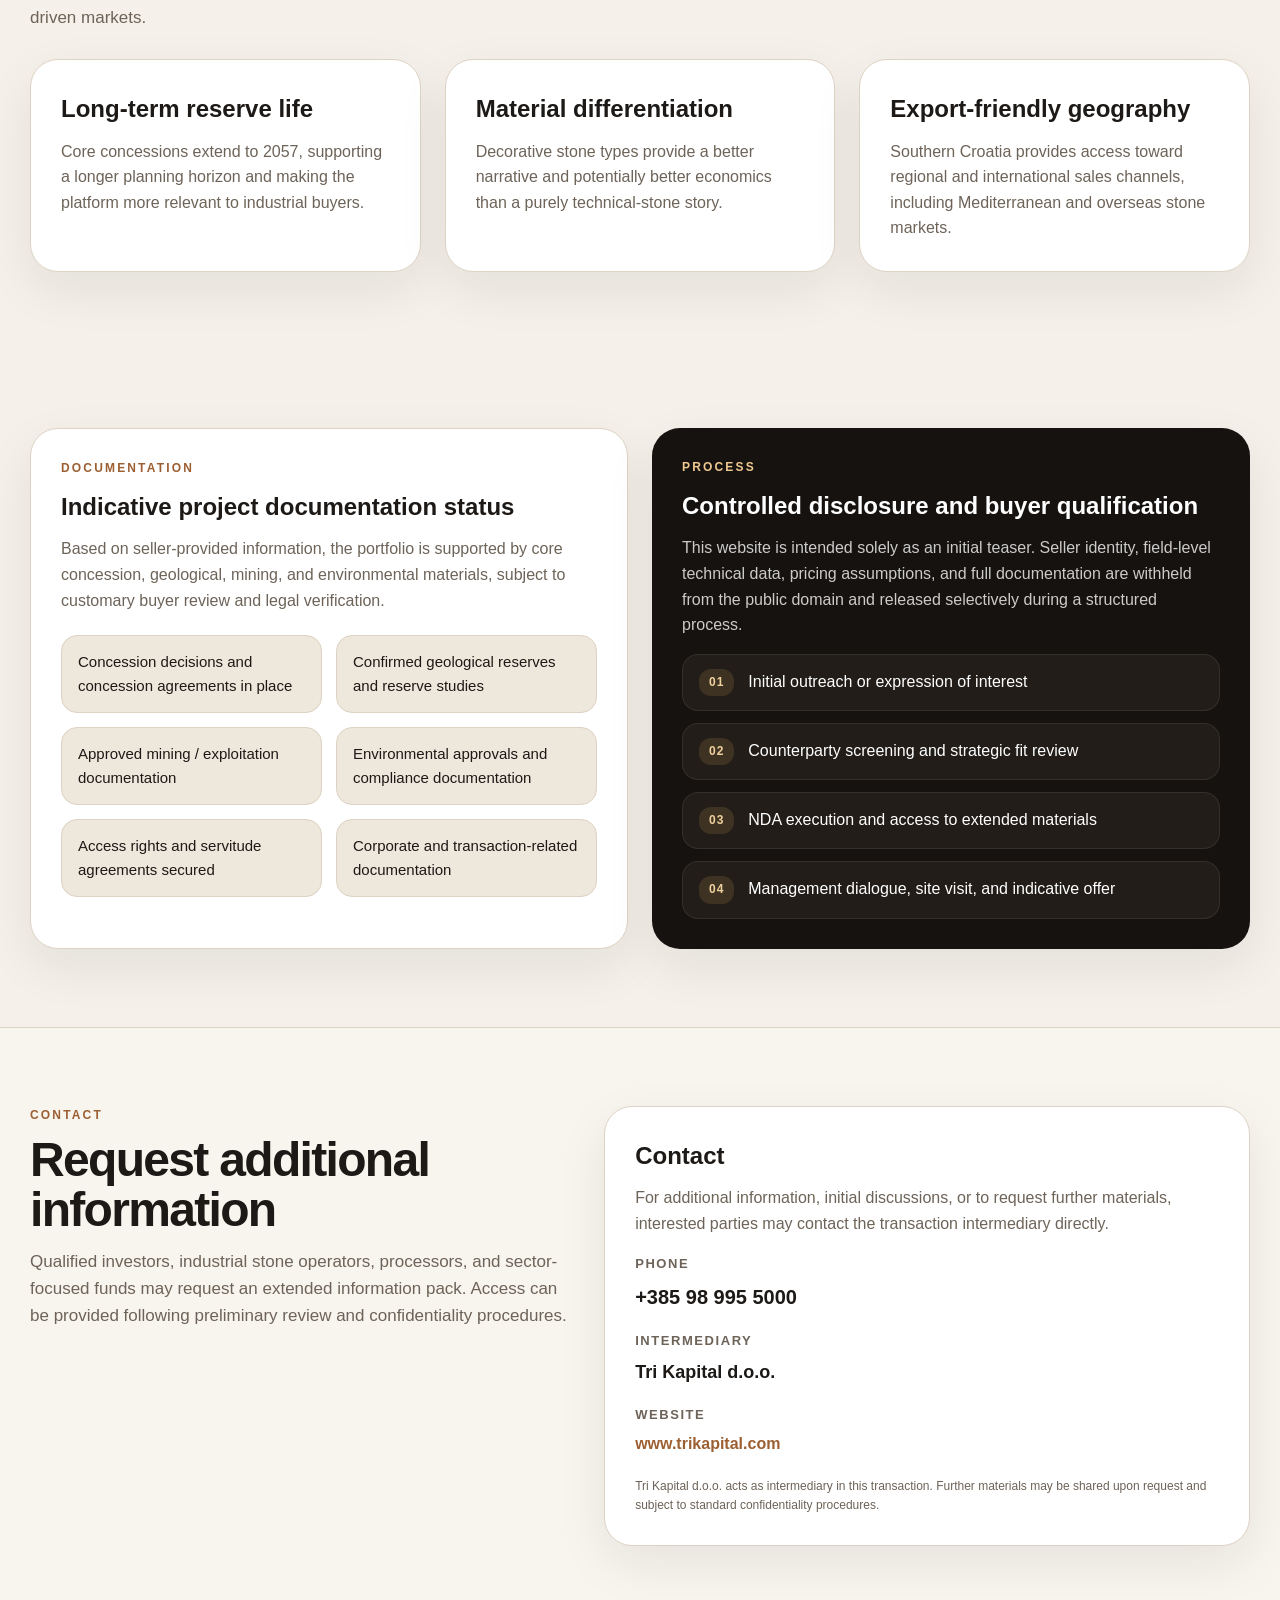
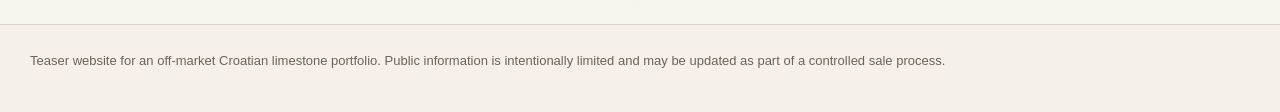
==== commit 2d5409e9: "Add modal for full res photo" ====
--- a/index.html
+++ b/index.html
@@ -6,18 +6,579 @@
   <title>Dalmatian Limestone Portfolio | Off-Market Investment Opportunity</title>
   <meta name="description" content="Off-market sale of a Croatian limestone portfolio featuring Rosso, Giallo, and grey decorative stone with long-term concessions and established reserves." />
   <script src="https://code.jquery.com/jquery-3.7.1.min.js"></script>
-  <link rel="stylesheet" href="css/style.css" />
-
-
-  <!-- Google tag (gtag.js) -->
-  <script async src="https://www.googletagmanager.com/gtag/js?id=G-GX3XE6C82T"></script>
-  <script>
-    window.dataLayer = window.dataLayer || [];
-    function gtag(){dataLayer.push(arguments);}
-    gtag('js', new Date());
-
-    gtag('config', 'G-GX3XE6C82T');
-  </script>
+  <style>
+    :root {
+      --bg: #f5f1ea;
+      --surface: #ffffff;
+      --surface-soft: #eee7dc;
+      --surface-tint: #f8f4ee;
+      --text: #1d1916;
+      --muted: #6d6358;
+      --line: #ddd2c3;
+      --accent: #9c5f32;
+      --accent-2: #b08a4e;
+      --dark: #151210;
+      --dark-soft: #221d19;
+      --shadow: 0 18px 50px rgba(29, 25, 22, 0.08);
+      --radius-xl: 28px;
+      --radius-lg: 22px;
+      --radius-md: 16px;
+      --max: 1220px;
+    }
+
+    * { box-sizing: border-box; }
+    html { scroll-behavior: smooth; }
+
+    body {
+      margin: 0;
+      font-family: Inter, Arial, Helvetica, sans-serif;
+      background: var(--bg);
+      color: var(--text);
+      line-height: 1.6;
+    }
+
+    a { color: inherit; text-decoration: none; }
+    img { max-width: 100%; display: block; }
+
+    .container {
+      width: min(var(--max), calc(100% - 40px));
+      margin: 0 auto;
+    }
+
+    .topbar {
+      position: sticky;
+      top: 0;
+      z-index: 50;
+      backdrop-filter: blur(12px);
+      background: rgba(245, 241, 234, 0.84);
+      border-bottom: 1px solid rgba(221, 210, 195, 0.85);
+    }
+
+    .topbar-inner {
+      display: flex;
+      justify-content: space-between;
+      align-items: center;
+      gap: 20px;
+      min-height: 74px;
+    }
+
+    .brand-wrap {
+      display: flex;
+      flex-direction: column;
+      gap: 3px;
+    }
+
+    .brand {
+      font-size: 15px;
+      font-weight: 800;
+      letter-spacing: 0.14em;
+      text-transform: uppercase;
+    }
+
+    .brand-sub {
+      font-size: 12px;
+      color: var(--muted);
+      letter-spacing: 0.1em;
+      text-transform: uppercase;
+    }
+
+    .nav {
+      display: flex;
+      gap: 24px;
+      align-items: center;
+      font-size: 14px;
+      color: var(--muted);
+    }
+
+    .nav a:hover { color: var(--text); }
+
+    .btn {
+      display: inline-flex;
+      align-items: center;
+      justify-content: center;
+      gap: 10px;
+      border-radius: 18px;
+      padding: 14px 20px;
+      font-size: 14px;
+      font-weight: 700;
+      transition: 0.25s ease;
+      cursor: pointer;
+      border: 1px solid transparent;
+    }
+
+    .btn-primary {
+      background: var(--dark);
+      color: #fff;
+      box-shadow: var(--shadow);
+    }
+
+    .btn-primary:hover { background: #000; }
+
+    .btn-secondary {
+      background: rgba(255,255,255,0.14);
+      border-color: rgba(255,255,255,0.26);
+      color: #fff;
+    }
+
+    .btn-secondary:hover {
+      background: rgba(255,255,255,0.2);
+    }
+
+    .hero {
+      position: relative;
+      overflow: hidden;
+      background:
+        linear-gradient(115deg, rgba(18, 15, 13, 0.78), rgba(18, 15, 13, 0.42)),
+        radial-gradient(circle at top right, rgba(156, 95, 50, 0.32), transparent 30%),
+        url("data/header.jpg") center center / cover no-repeat;
+      border-bottom: 1px solid var(--line);
+    }
+
+    .hero-grid {
+      display: grid;
+      grid-template-columns: 1.08fr 0.92fr;
+      gap: 30px;
+      align-items: end;
+      padding: 88px 0 48px;
+    }
+
+    .eyebrow {
+      display: inline-block;
+      padding: 8px 14px;
+      border: 1px solid rgba(255,255,255,0.26);
+      border-radius: 999px;
+      background: rgba(255,255,255,0.1);
+      font-size: 12px;
+      font-weight: 700;
+      letter-spacing: 0.16em;
+      text-transform: uppercase;
+      color: rgba(255,255,255,0.9);
+    }
+
+    h1, h2, h3, h4, p { margin-top: 0; }
+
+    h1 {
+      margin: 20px 0 0;
+      font-size: clamp(42px, 7vw, 74px);
+      line-height: 0.98;
+      letter-spacing: -0.045em;
+      color: #fff;
+      text-shadow: 0 12px 30px rgba(0,0,0,0.22);
+      max-width: 820px;
+    }
+
+    .hero p.lead {
+      margin: 22px 0 0;
+      max-width: 720px;
+      font-size: 19px;
+      color: rgba(255,255,255,0.88);
+    }
+
+    .hero-actions {
+      display: flex;
+      flex-wrap: wrap;
+      gap: 12px;
+      margin-top: 32px;
+    }
+
+    .hero-panel {
+      background: rgba(255,255,255,0.12);
+      border: 1px solid rgba(255,255,255,0.18);
+      border-radius: var(--radius-xl);
+      padding: 28px;
+      box-shadow: var(--shadow);
+      backdrop-filter: blur(8px);
+      color: #fff;
+    }
+
+    .hero-panel h3 {
+      font-size: 18px;
+      margin-bottom: 16px;
+      color: #fff;
+    }
+
+    .hero-panel p,
+    .hero-panel li {
+      color: rgba(255,255,255,0.84);
+      font-size: 15px;
+    }
+
+    .hero-bullets {
+      list-style: none;
+      padding: 0;
+      margin: 0;
+      display: grid;
+      gap: 12px;
+    }
+
+    .hero-bullets li {
+      display: flex;
+      gap: 12px;
+      align-items: flex-start;
+    }
+
+    .tick {
+      width: 9px;
+      height: 9px;
+      border-radius: 50%;
+      background: #f0c991;
+      margin-top: 8px;
+      flex: 0 0 auto;
+    }
+
+    .stats {
+      display: grid;
+      grid-template-columns: repeat(4, 1fr);
+      gap: 18px;
+      margin: 22px 0 58px;
+    }
+
+    .card {
+      background: var(--surface);
+      border: 1px solid var(--line);
+      border-radius: var(--radius-xl);
+      box-shadow: var(--shadow);
+    }
+
+    .stat-card {
+      padding: 22px;
+      background: rgba(255,255,255,0.94);
+    }
+
+    .stat-card .label {
+      font-size: 12px;
+      color: var(--muted);
+      text-transform: uppercase;
+      letter-spacing: 0.11em;
+      font-weight: 700;
+    }
+
+    .stat-card .value {
+      margin-top: 10px;
+      font-size: 30px;
+      line-height: 1.1;
+      font-weight: 800;
+      letter-spacing: -0.03em;
+    }
+
+    section { padding: 78px 0; }
+
+    .section-head {
+      max-width: 900px;
+      margin-bottom: 28px;
+    }
+
+    .kicker {
+      font-size: 12px;
+      text-transform: uppercase;
+      letter-spacing: 0.18em;
+      font-weight: 800;
+      color: var(--accent);
+      margin-bottom: 10px;
+    }
+
+    h2 {
+      font-size: clamp(30px, 4vw, 48px);
+      line-height: 1.05;
+      letter-spacing: -0.035em;
+      margin-bottom: 12px;
+    }
+
+    .section-head p {
+      color: var(--muted);
+      font-size: 17px;
+      max-width: 860px;
+      margin-bottom: 0;
+    }
+
+    .overview-grid,
+    .portfolio-grid,
+    .stone-grid,
+    .two-col,
+    .contact-grid,
+    .why-grid,
+    .docs-grid {
+      display: grid;
+      gap: 24px;
+    }
+
+    .overview-grid { grid-template-columns: 1.05fr 0.95fr; }
+    .portfolio-grid { grid-template-columns: repeat(2, 1fr); }
+    .stone-grid { grid-template-columns: repeat(3, 1fr); }
+    .two-col { grid-template-columns: repeat(2, 1fr); }
+    .contact-grid { grid-template-columns: 0.92fr 1.08fr; }
+    .why-grid { grid-template-columns: repeat(3, 1fr); }
+
+    .content-card { padding: 30px; }
+    .content-card p:last-child,
+    .content-card ul:last-child { margin-bottom: 0; }
+
+    .muted { color: var(--muted); }
+
+    .highlight-list,
+    .clean-list {
+      list-style: none;
+      padding: 0;
+      margin: 0;
+    }
+
+    .highlight-list li,
+    .clean-list li {
+      display: flex;
+      align-items: flex-start;
+      gap: 12px;
+      padding: 0 0 14px;
+      color: var(--muted);
+    }
+
+    .highlight-list li:last-child,
+    .clean-list li:last-child { padding-bottom: 0; }
+
+    .dot {
+      width: 10px;
+      height: 10px;
+      border-radius: 50%;
+      background: var(--accent);
+      margin-top: 8px;
+      flex: 0 0 auto;
+    }
+
+    .asset-card h3,
+    .stone-card h3,
+    .process-card h3,
+    .docs-card h3,
+    .contact-card h3,
+    .why-card h3 {
+      font-size: 24px;
+      margin-bottom: 10px;
+    }
+
+    .meta-grid {
+      display: grid;
+      grid-template-columns: repeat(3, 1fr);
+      gap: 14px;
+      margin-top: 24px;
+    }
+
+    .mini-box {
+      padding: 16px;
+      border-radius: var(--radius-md);
+      background: var(--surface-soft);
+      border: 1px solid var(--line);
+    }
+
+    .mini-box .mini-label {
+      font-size: 11px;
+      letter-spacing: 0.14em;
+      text-transform: uppercase;
+      color: var(--muted);
+      font-weight: 700;
+    }
+
+    .mini-box .mini-value {
+      margin-top: 8px;
+      font-weight: 700;
+      font-size: 16px;
+      line-height: 1.35;
+    }
+
+    .sample-image {
+      width: 100%;
+      aspect-ratio: 1 / 1;
+      object-fit: cover;
+      border-radius: 18px;
+      border: 1px solid var(--line);
+      margin-bottom: 18px;
+      box-shadow: 0 10px 24px rgba(31, 27, 23, 0.08);
+      cursor: zoom-in;
+      transition: transform 0.25s ease, box-shadow 0.25s ease;
+    }
+
+    .sample-image:hover {
+      transform: translateY(-2px);
+      box-shadow: 0 16px 30px rgba(31, 27, 23, 0.12);
+    }
+
+    .image-modal {
+      position: fixed;
+      inset: 0;
+      display: none;
+      align-items: center;
+      justify-content: center;
+      padding: 24px;
+      background: rgba(10, 8, 7, 0.88);
+      z-index: 200;
+    }
+
+    .image-modal.open {
+      display: flex;
+    }
+
+    .image-modal-content {
+      position: relative;
+      width: min(1200px, 100%);
+      max-height: 90vh;
+      display: flex;
+      align-items: center;
+      justify-content: center;
+    }
+
+    .image-modal img {
+      width: auto;
+      max-width: 100%;
+      max-height: 90vh;
+      border-radius: 20px;
+      box-shadow: 0 20px 60px rgba(0,0,0,0.35);
+      background: #fff;
+    }
+
+    .image-modal-close {
+      position: absolute;
+      top: -14px;
+      right: -14px;
+      width: 42px;
+      height: 42px;
+      border: 0;
+      border-radius: 999px;
+      background: rgba(255,255,255,0.96);
+      color: var(--dark);
+      font-size: 24px;
+      line-height: 1;
+      cursor: pointer;
+      box-shadow: 0 10px 24px rgba(0,0,0,0.2);
+    }
+
+    .soft {
+      background: var(--surface-tint);
+      border-top: 1px solid var(--line);
+      border-bottom: 1px solid var(--line);
+    }
+
+    .dark-block {
+      background: var(--dark);
+      color: #fff;
+      border: none;
+    }
+
+    .dark-block p,
+    .dark-block li,
+    .dark-block .muted { color: rgba(255,255,255,0.78); }
+
+    .step {
+      display: flex;
+      gap: 14px;
+      padding: 14px 16px;
+      border-radius: var(--radius-md);
+      background: var(--dark-soft);
+      border: 1px solid rgba(255,255,255,0.08);
+      margin-top: 12px;
+    }
+
+    .step:first-child { margin-top: 20px; }
+
+    .step-no {
+      flex: 0 0 auto;
+      padding: 4px 10px;
+      border-radius: 12px;
+      background: rgba(176, 138, 78, 0.2);
+      color: #f0d09d;
+      font-size: 12px;
+      font-weight: 800;
+      letter-spacing: 0.08em;
+    }
+
+    .band {
+      border-radius: var(--radius-xl);
+      background: linear-gradient(135deg, #1a1512, #2b231d);
+      color: #fff;
+      padding: 34px;
+      border: 1px solid rgba(255,255,255,0.05);
+      box-shadow: var(--shadow);
+    }
+
+    .band-grid {
+      display: grid;
+      grid-template-columns: 1.1fr 0.9fr;
+      gap: 30px;
+      align-items: center;
+    }
+
+    .band p { color: rgba(255,255,255,0.8); }
+
+    .docs-list {
+      display: grid;
+      grid-template-columns: repeat(2, 1fr);
+      gap: 14px;
+      margin-top: 22px;
+    }
+
+    .docs-item {
+      border: 1px solid var(--line);
+      background: var(--surface-soft);
+      border-radius: var(--radius-md);
+      padding: 14px 16px;
+      font-size: 15px;
+    }
+
+    .quote {
+      font-size: 20px;
+      line-height: 1.5;
+      color: #fff;
+      margin: 0;
+    }
+
+    .form-grid {
+      display: grid;
+      grid-template-columns: repeat(2, 1fr);
+      gap: 16px;
+    }
+
+    label {
+      display: block;
+      font-size: 14px;
+      font-weight: 700;
+      margin-bottom: 8px;
+    }
+
+    input, textarea {
+      width: 100%;
+      border: 1px solid #cabfb2;
+      background: #fff;
+      border-radius: 18px;
+      padding: 14px 16px;
+      font: inherit;
+      color: var(--text);
+      transition: border-color 0.2s ease, transform 0.2s ease;
+    }
+
+    input:focus, textarea:focus {
+      outline: none;
+      border-color: var(--accent);
+      transform: translateY(-1px);
+    }
+
+    textarea {
+      min-height: 130px;
+      resize: vertical;
+    }
+
+    .form-note {
+      margin-top: 10px;
+      font-size: 12px;
+      color: var(--muted);
+    }
+
+    .footer {
+      padding: 26px 0 40px;
+      color: var(--muted);
+      font-size: 13px;
+    }
+
+    .fade-up {
+      opacity: 0;
+      transform: translateY(26px);
+    }
+  </style>
 </head>
 <body>
   <header class="topbar">
@@ -33,9 +594,6 @@
         <a href="#investment-case">Investment Case</a>
         <a href="#process">Process</a>
         <a href="#contact">Contact</a>
-        <!-- <a class="login-link" href="login.html" style="padding:10px 16px;">
-          Client Login
-        </a> -->
       </nav>
     </div>
   </header>
@@ -146,9 +704,9 @@
     <div class="container">
       <div class="section-head fade-up">
         <div class="kicker">Portfolio Summary</div>
-        <h2>Multiple concessions, one controlled sale process</h2>
+        <h2>Four concessions, one controlled sale process</h2>
         <p>
-          The portfolio includes multiple fields on 2 different location with differentiated material profiles. Public-facing materials remain high level,
+          The portfolio includes multiple fields with differentiated material profiles. Public-facing materials remain high level,
           while field-level detail, technical studies, and concession documents can be released during a managed process.
         </p>
       </div>
@@ -223,7 +781,7 @@
 
       <div class="stone-grid">
         <div class="card content-card stone-card fade-up">
-          <img class="sample-image" src="data/rosso_800.jpg" alt="Rosso decorative limestone sample" />
+          <img class="sample-image js-open-image" src="data/rosso_800.jpg" data-full="data/rosso.jpg" alt="Rosso decorative limestone sample" />
           <h3>Rosso-type limestone</h3>
           <p class="muted">
             Pink-red to ochre decorative limestone suitable for premium interior and exterior architectural use,
@@ -232,7 +790,7 @@
         </div>
 
         <div class="card content-card stone-card fade-up">
-          <img class="sample-image" src="data/giallo_800.jpg" alt="Giallo decorative limestone sample" />
+          <img class="sample-image js-open-image" src="data/giallo_800.jpg" data-full="data/giallo.jpg" alt="Giallo decorative limestone sample" />
           <h3>Giallo-type limestone</h3>
           <p class="muted">
             Yellow-brown limestone with broad design and construction relevance, offering a commercially versatile decorative profile.
@@ -240,7 +798,7 @@
         </div>
 
         <div class="card content-card stone-card fade-up">
-          <img class="sample-image" src="data/grey-limestone_800.jpg" alt="Grey decorative limestone sample" />
+          <img class="sample-image js-open-image" src="data/grey-limestone_800.jpg" data-full="data/grey-limestone.jpg" alt="Grey decorative limestone sample" />
           <h3>Grey limestone</h3>
           <p class="muted">
             Grey-toned limestone suited to selected cladding, paving, and design-led natural stone projects,
@@ -377,6 +935,13 @@
     </div>
   </section>
 
+    <div class="image-modal" id="imageModal" aria-hidden="true">
+    <div class="image-modal-content">
+      <button class="image-modal-close" id="imageModalClose" aria-label="Close image preview">×</button>
+      <img id="imageModalImg" src="" alt="High-resolution stone sample preview" />
+    </div>
+  </div>
+
   <footer class="footer">
     <div class="container">
       Teaser website for an off-market Croatian limestone portfolio. Public information is intentionally limited and may be updated as part of a controlled sale process.
@@ -407,6 +972,38 @@
           $('html, body').animate({ scrollTop: $(target).offset().top - 70 }, 550);
         }
       });
+
+      const $modal = $('#imageModal');
+      const $modalImg = $('#imageModalImg');
+
+      $('.js-open-image').on('click', function () {
+        const fullSrc = $(this).data('full') || $(this).attr('src');
+        const alt = $(this).attr('alt') || 'Stone sample preview';
+        $modalImg.attr('src', fullSrc);
+        $modalImg.attr('alt', alt);
+        $modal.addClass('open').attr('aria-hidden', 'false');
+        $('body').css('overflow', 'hidden');
+      });
+
+      function closeImageModal() {
+        $modal.removeClass('open').attr('aria-hidden', 'true');
+        $modalImg.attr('src', '');
+        $('body').css('overflow', '');
+      }
+
+      $('#imageModalClose').on('click', closeImageModal);
+
+      $modal.on('click', function (e) {
+        if (e.target === this) {
+          closeImageModal();
+        }
+      });
+
+      $(document).on('keydown', function (e) {
+        if (e.key === 'Escape' && $modal.hasClass('open')) {
+          closeImageModal();
+        }
+      });
     });
   </script>
 </body>
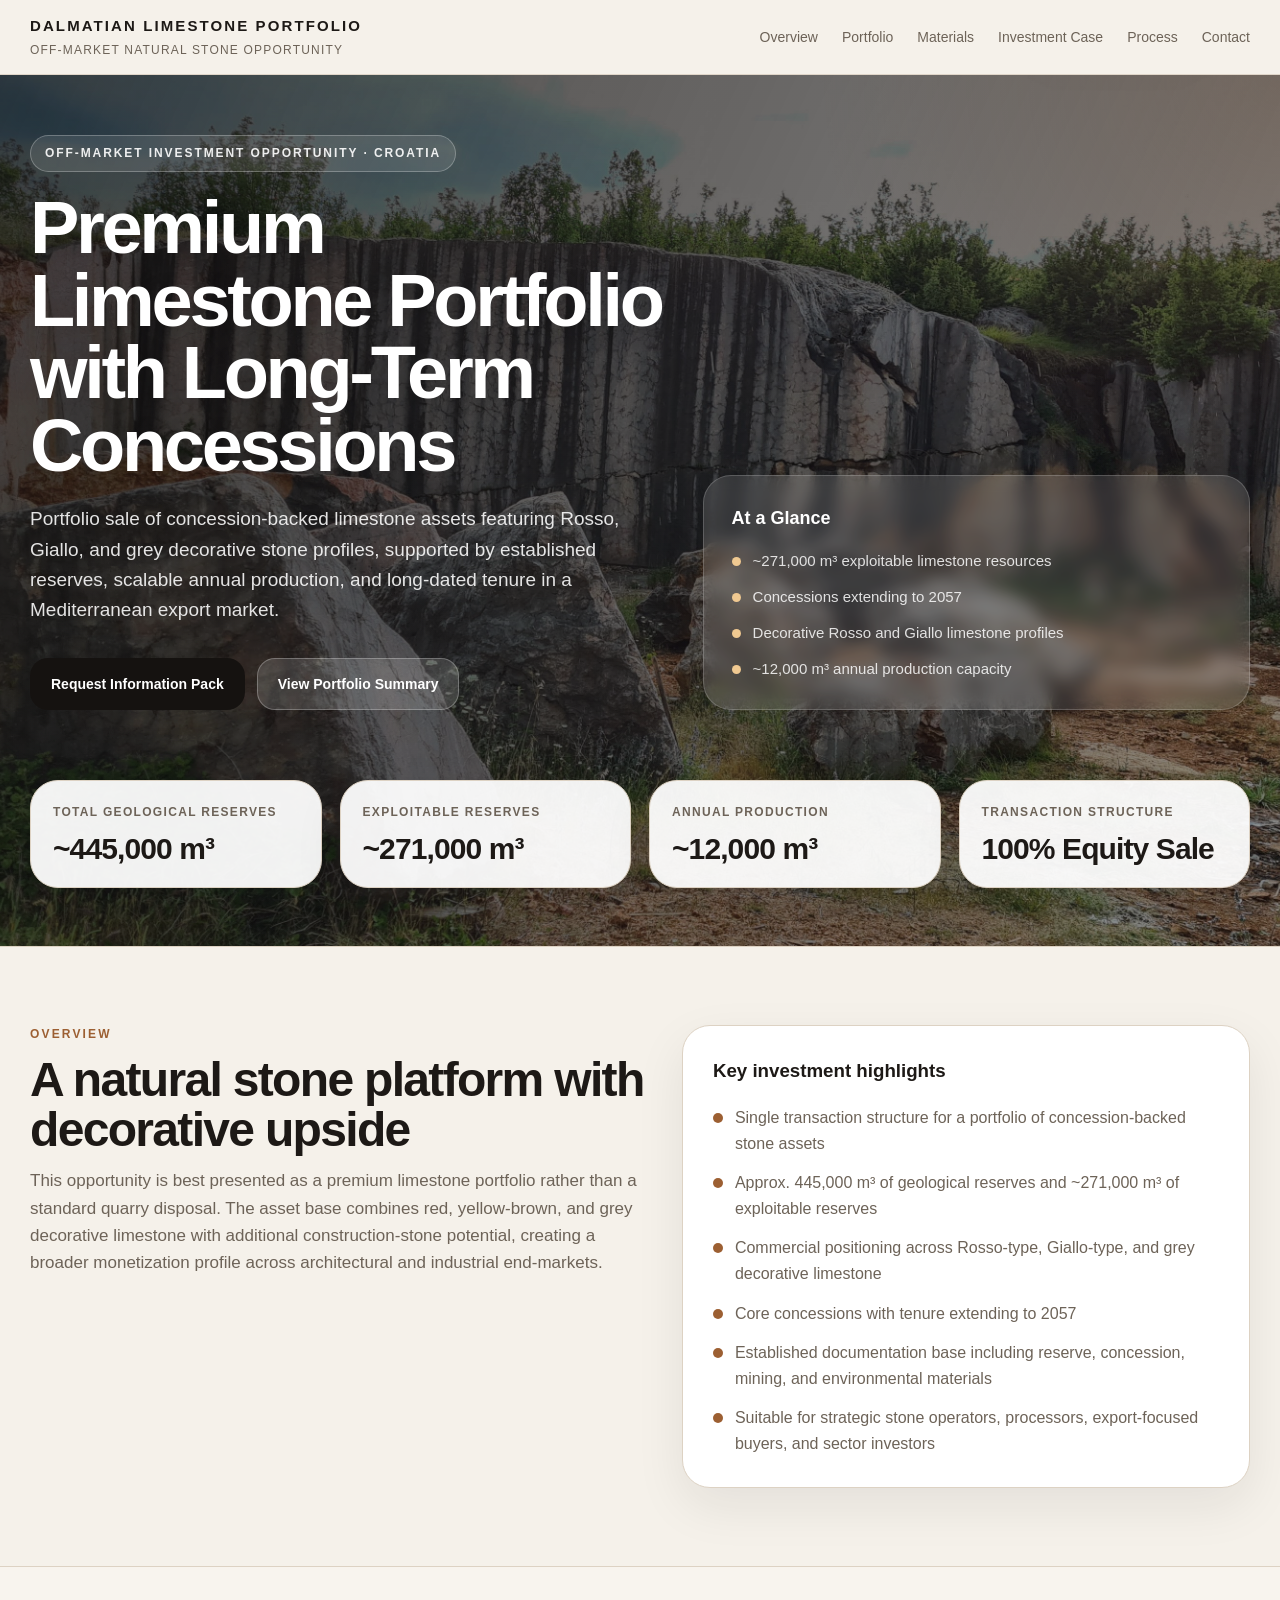
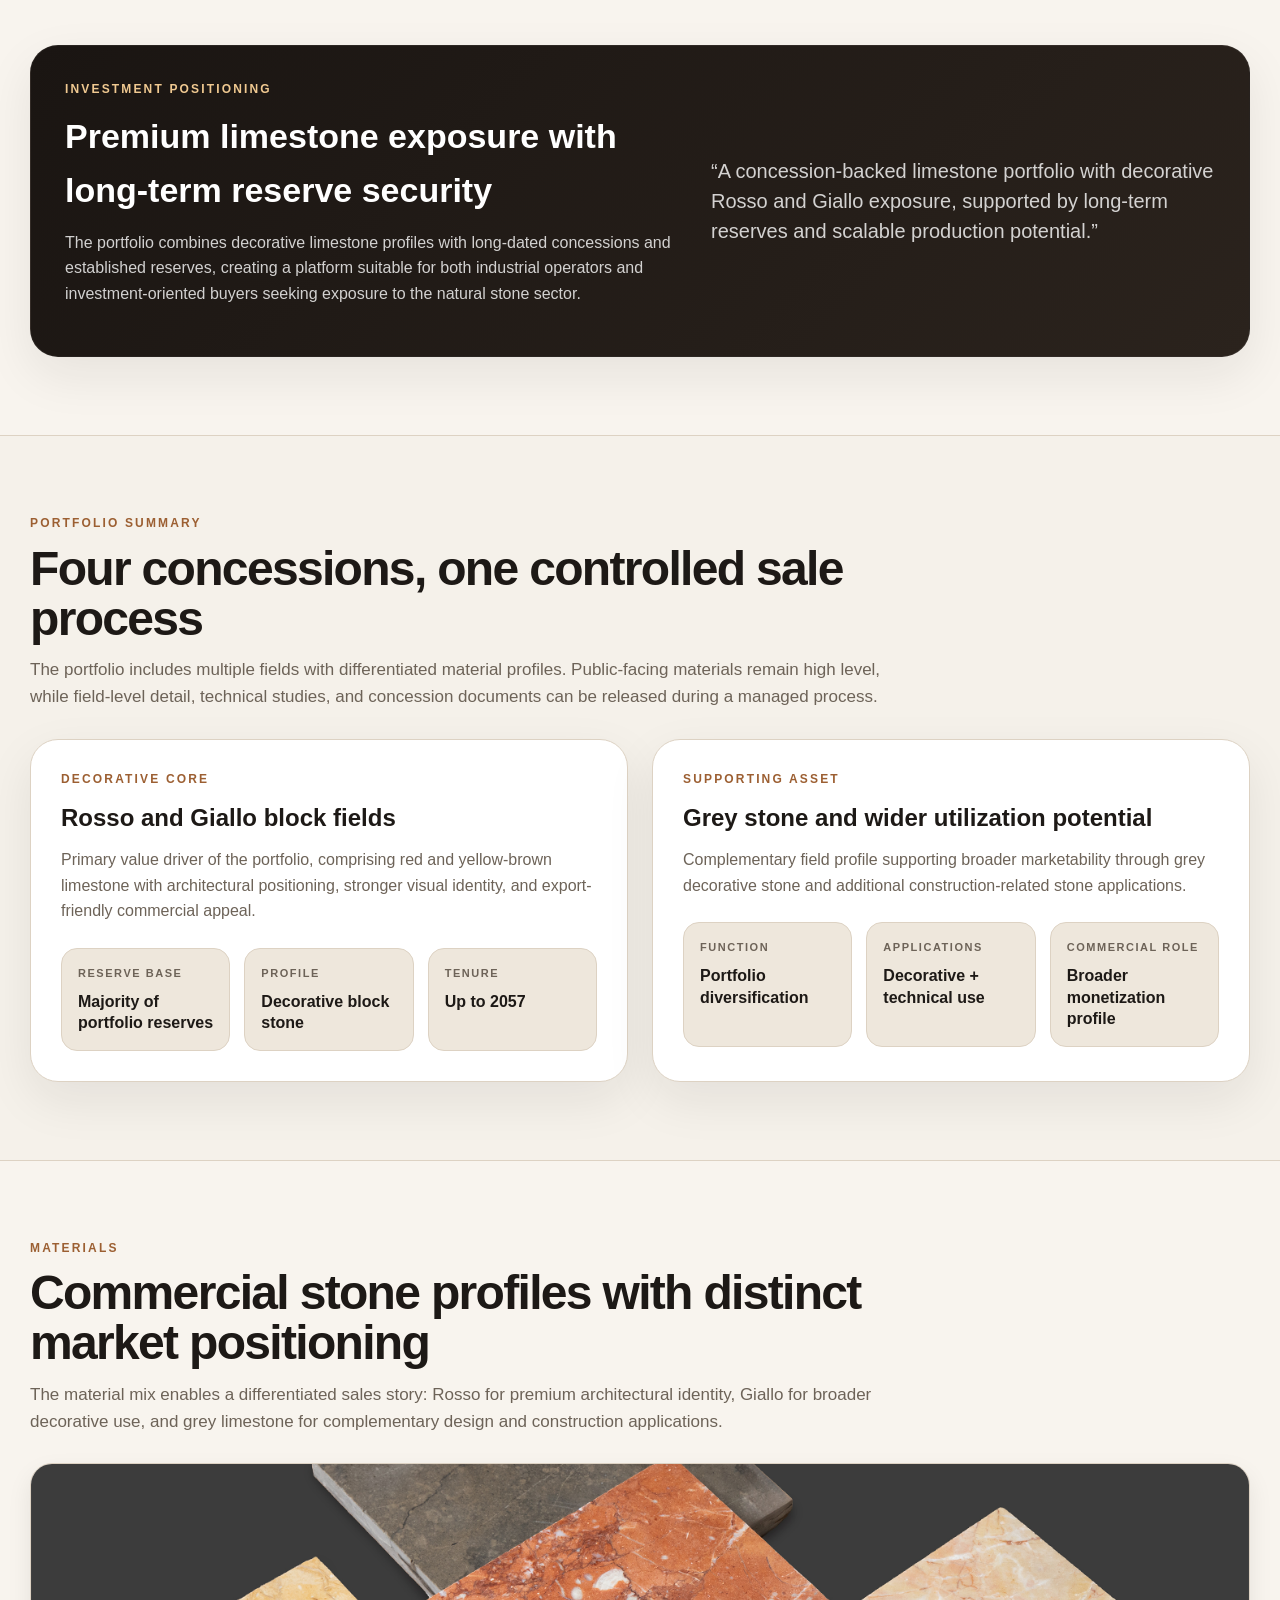
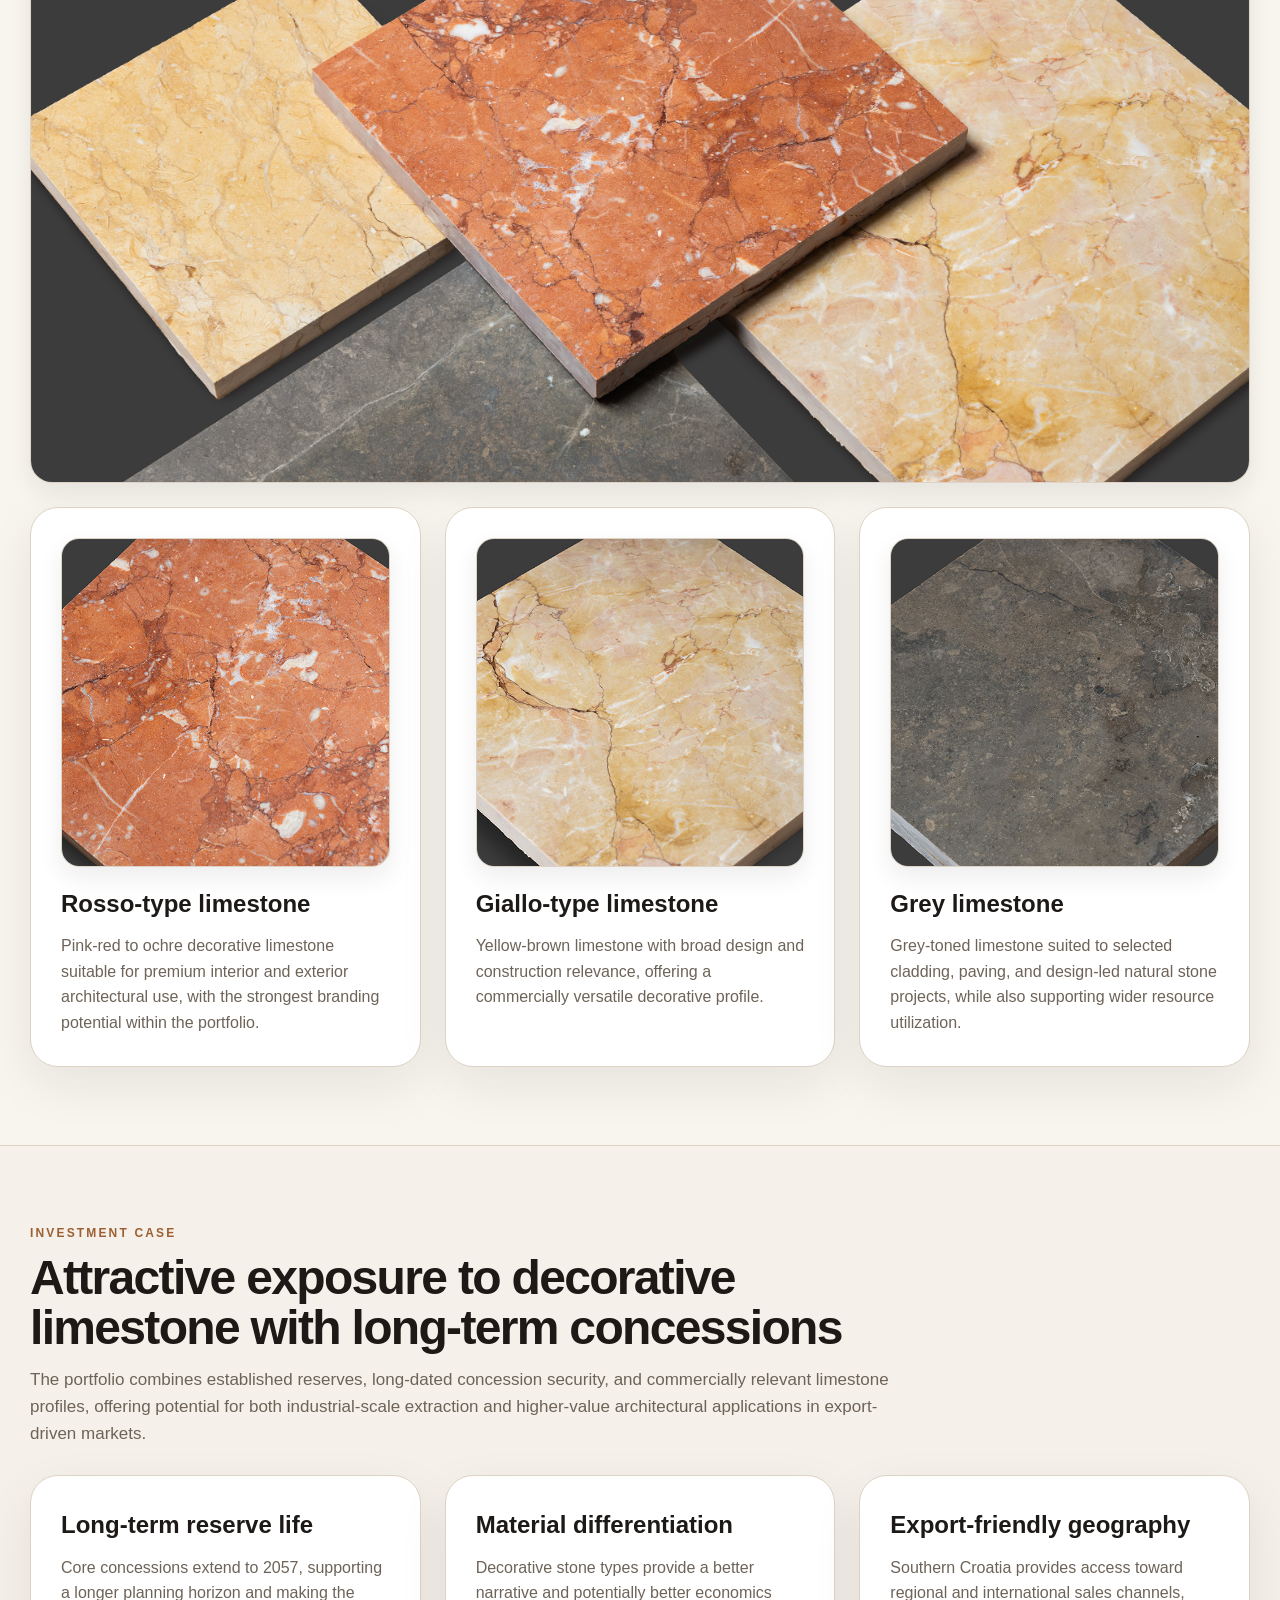
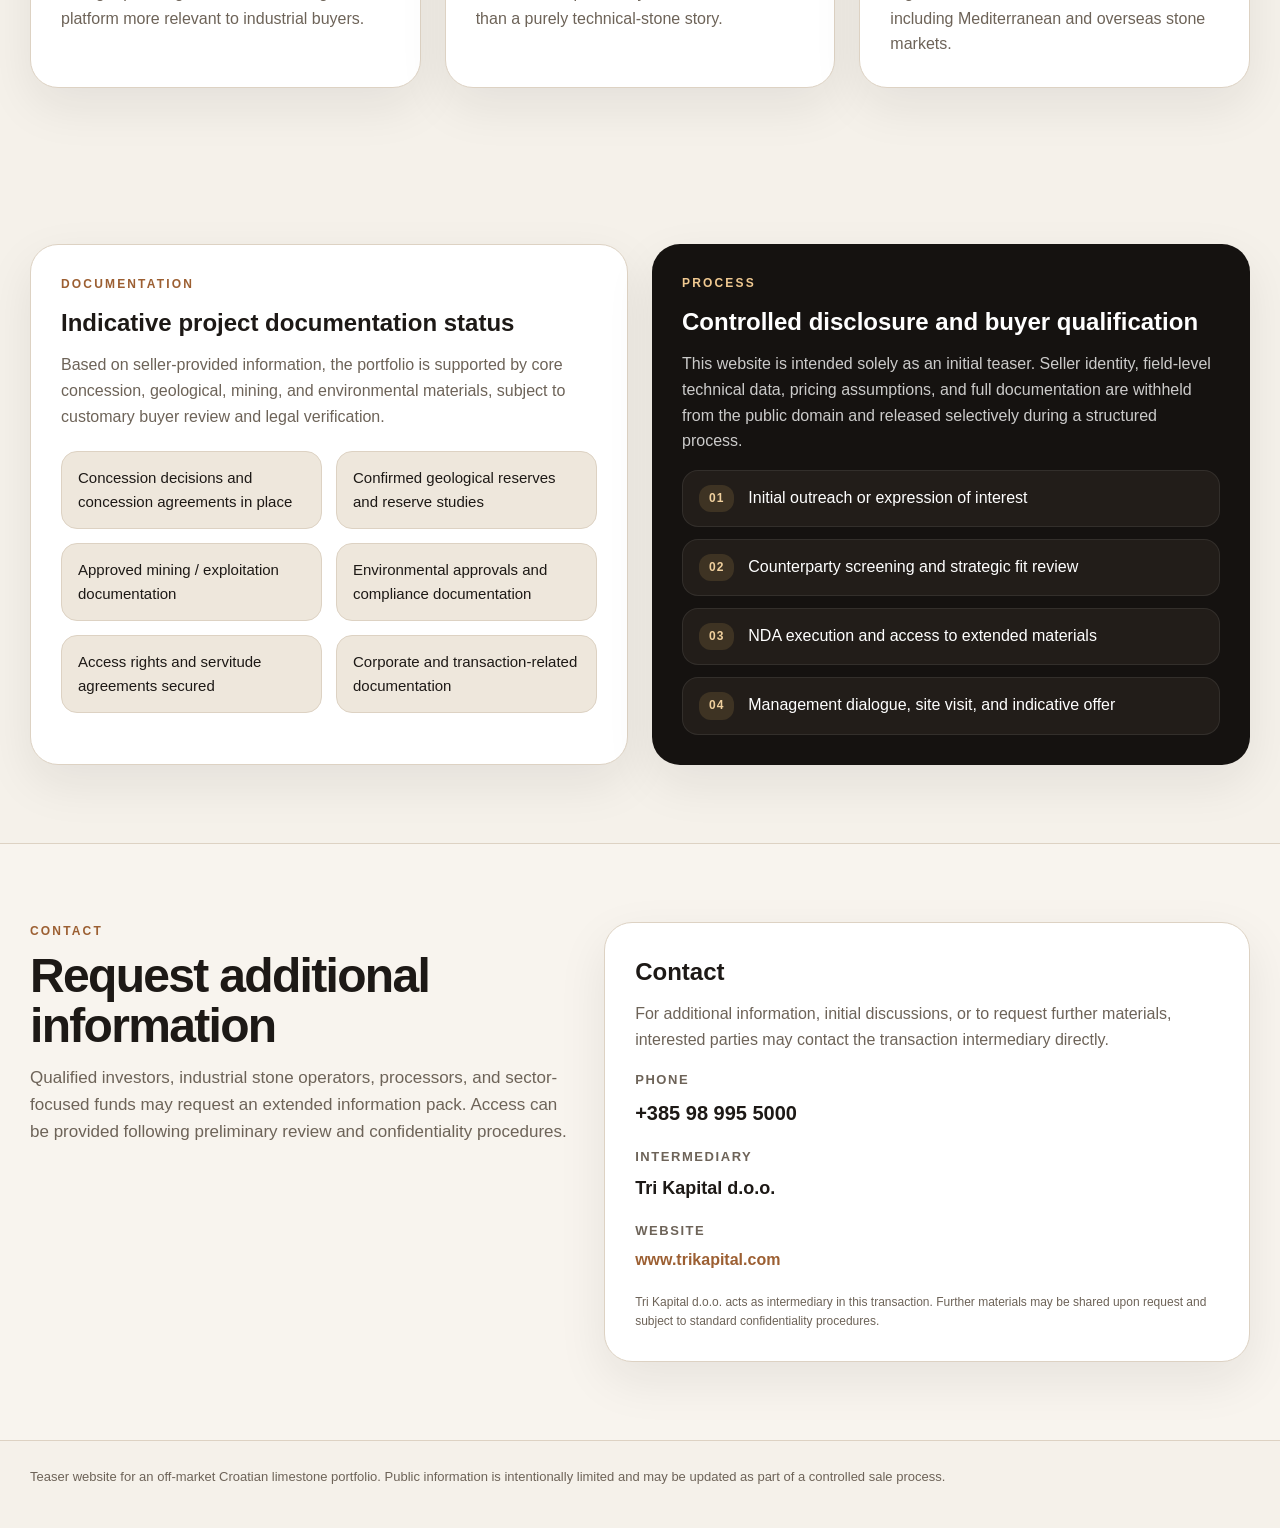
==== commit d157afb8: "Fix style" ====
--- a/index.html
+++ b/index.html
@@ -6,579 +6,7 @@
   <title>Dalmatian Limestone Portfolio | Off-Market Investment Opportunity</title>
   <meta name="description" content="Off-market sale of a Croatian limestone portfolio featuring Rosso, Giallo, and grey decorative stone with long-term concessions and established reserves." />
   <script src="https://code.jquery.com/jquery-3.7.1.min.js"></script>
-  <style>
-    :root {
-      --bg: #f5f1ea;
-      --surface: #ffffff;
-      --surface-soft: #eee7dc;
-      --surface-tint: #f8f4ee;
-      --text: #1d1916;
-      --muted: #6d6358;
-      --line: #ddd2c3;
-      --accent: #9c5f32;
-      --accent-2: #b08a4e;
-      --dark: #151210;
-      --dark-soft: #221d19;
-      --shadow: 0 18px 50px rgba(29, 25, 22, 0.08);
-      --radius-xl: 28px;
-      --radius-lg: 22px;
-      --radius-md: 16px;
-      --max: 1220px;
-    }
-
-    * { box-sizing: border-box; }
-    html { scroll-behavior: smooth; }
-
-    body {
-      margin: 0;
-      font-family: Inter, Arial, Helvetica, sans-serif;
-      background: var(--bg);
-      color: var(--text);
-      line-height: 1.6;
-    }
-
-    a { color: inherit; text-decoration: none; }
-    img { max-width: 100%; display: block; }
-
-    .container {
-      width: min(var(--max), calc(100% - 40px));
-      margin: 0 auto;
-    }
-
-    .topbar {
-      position: sticky;
-      top: 0;
-      z-index: 50;
-      backdrop-filter: blur(12px);
-      background: rgba(245, 241, 234, 0.84);
-      border-bottom: 1px solid rgba(221, 210, 195, 0.85);
-    }
-
-    .topbar-inner {
-      display: flex;
-      justify-content: space-between;
-      align-items: center;
-      gap: 20px;
-      min-height: 74px;
-    }
-
-    .brand-wrap {
-      display: flex;
-      flex-direction: column;
-      gap: 3px;
-    }
-
-    .brand {
-      font-size: 15px;
-      font-weight: 800;
-      letter-spacing: 0.14em;
-      text-transform: uppercase;
-    }
-
-    .brand-sub {
-      font-size: 12px;
-      color: var(--muted);
-      letter-spacing: 0.1em;
-      text-transform: uppercase;
-    }
-
-    .nav {
-      display: flex;
-      gap: 24px;
-      align-items: center;
-      font-size: 14px;
-      color: var(--muted);
-    }
-
-    .nav a:hover { color: var(--text); }
-
-    .btn {
-      display: inline-flex;
-      align-items: center;
-      justify-content: center;
-      gap: 10px;
-      border-radius: 18px;
-      padding: 14px 20px;
-      font-size: 14px;
-      font-weight: 700;
-      transition: 0.25s ease;
-      cursor: pointer;
-      border: 1px solid transparent;
-    }
-
-    .btn-primary {
-      background: var(--dark);
-      color: #fff;
-      box-shadow: var(--shadow);
-    }
-
-    .btn-primary:hover { background: #000; }
-
-    .btn-secondary {
-      background: rgba(255,255,255,0.14);
-      border-color: rgba(255,255,255,0.26);
-      color: #fff;
-    }
-
-    .btn-secondary:hover {
-      background: rgba(255,255,255,0.2);
-    }
-
-    .hero {
-      position: relative;
-      overflow: hidden;
-      background:
-        linear-gradient(115deg, rgba(18, 15, 13, 0.78), rgba(18, 15, 13, 0.42)),
-        radial-gradient(circle at top right, rgba(156, 95, 50, 0.32), transparent 30%),
-        url("data/header.jpg") center center / cover no-repeat;
-      border-bottom: 1px solid var(--line);
-    }
-
-    .hero-grid {
-      display: grid;
-      grid-template-columns: 1.08fr 0.92fr;
-      gap: 30px;
-      align-items: end;
-      padding: 88px 0 48px;
-    }
-
-    .eyebrow {
-      display: inline-block;
-      padding: 8px 14px;
-      border: 1px solid rgba(255,255,255,0.26);
-      border-radius: 999px;
-      background: rgba(255,255,255,0.1);
-      font-size: 12px;
-      font-weight: 700;
-      letter-spacing: 0.16em;
-      text-transform: uppercase;
-      color: rgba(255,255,255,0.9);
-    }
-
-    h1, h2, h3, h4, p { margin-top: 0; }
-
-    h1 {
-      margin: 20px 0 0;
-      font-size: clamp(42px, 7vw, 74px);
-      line-height: 0.98;
-      letter-spacing: -0.045em;
-      color: #fff;
-      text-shadow: 0 12px 30px rgba(0,0,0,0.22);
-      max-width: 820px;
-    }
-
-    .hero p.lead {
-      margin: 22px 0 0;
-      max-width: 720px;
-      font-size: 19px;
-      color: rgba(255,255,255,0.88);
-    }
-
-    .hero-actions {
-      display: flex;
-      flex-wrap: wrap;
-      gap: 12px;
-      margin-top: 32px;
-    }
-
-    .hero-panel {
-      background: rgba(255,255,255,0.12);
-      border: 1px solid rgba(255,255,255,0.18);
-      border-radius: var(--radius-xl);
-      padding: 28px;
-      box-shadow: var(--shadow);
-      backdrop-filter: blur(8px);
-      color: #fff;
-    }
-
-    .hero-panel h3 {
-      font-size: 18px;
-      margin-bottom: 16px;
-      color: #fff;
-    }
-
-    .hero-panel p,
-    .hero-panel li {
-      color: rgba(255,255,255,0.84);
-      font-size: 15px;
-    }
-
-    .hero-bullets {
-      list-style: none;
-      padding: 0;
-      margin: 0;
-      display: grid;
-      gap: 12px;
-    }
-
-    .hero-bullets li {
-      display: flex;
-      gap: 12px;
-      align-items: flex-start;
-    }
-
-    .tick {
-      width: 9px;
-      height: 9px;
-      border-radius: 50%;
-      background: #f0c991;
-      margin-top: 8px;
-      flex: 0 0 auto;
-    }
-
-    .stats {
-      display: grid;
-      grid-template-columns: repeat(4, 1fr);
-      gap: 18px;
-      margin: 22px 0 58px;
-    }
-
-    .card {
-      background: var(--surface);
-      border: 1px solid var(--line);
-      border-radius: var(--radius-xl);
-      box-shadow: var(--shadow);
-    }
-
-    .stat-card {
-      padding: 22px;
-      background: rgba(255,255,255,0.94);
-    }
-
-    .stat-card .label {
-      font-size: 12px;
-      color: var(--muted);
-      text-transform: uppercase;
-      letter-spacing: 0.11em;
-      font-weight: 700;
-    }
-
-    .stat-card .value {
-      margin-top: 10px;
-      font-size: 30px;
-      line-height: 1.1;
-      font-weight: 800;
-      letter-spacing: -0.03em;
-    }
-
-    section { padding: 78px 0; }
-
-    .section-head {
-      max-width: 900px;
-      margin-bottom: 28px;
-    }
-
-    .kicker {
-      font-size: 12px;
-      text-transform: uppercase;
-      letter-spacing: 0.18em;
-      font-weight: 800;
-      color: var(--accent);
-      margin-bottom: 10px;
-    }
-
-    h2 {
-      font-size: clamp(30px, 4vw, 48px);
-      line-height: 1.05;
-      letter-spacing: -0.035em;
-      margin-bottom: 12px;
-    }
-
-    .section-head p {
-      color: var(--muted);
-      font-size: 17px;
-      max-width: 860px;
-      margin-bottom: 0;
-    }
-
-    .overview-grid,
-    .portfolio-grid,
-    .stone-grid,
-    .two-col,
-    .contact-grid,
-    .why-grid,
-    .docs-grid {
-      display: grid;
-      gap: 24px;
-    }
-
-    .overview-grid { grid-template-columns: 1.05fr 0.95fr; }
-    .portfolio-grid { grid-template-columns: repeat(2, 1fr); }
-    .stone-grid { grid-template-columns: repeat(3, 1fr); }
-    .two-col { grid-template-columns: repeat(2, 1fr); }
-    .contact-grid { grid-template-columns: 0.92fr 1.08fr; }
-    .why-grid { grid-template-columns: repeat(3, 1fr); }
-
-    .content-card { padding: 30px; }
-    .content-card p:last-child,
-    .content-card ul:last-child { margin-bottom: 0; }
-
-    .muted { color: var(--muted); }
-
-    .highlight-list,
-    .clean-list {
-      list-style: none;
-      padding: 0;
-      margin: 0;
-    }
-
-    .highlight-list li,
-    .clean-list li {
-      display: flex;
-      align-items: flex-start;
-      gap: 12px;
-      padding: 0 0 14px;
-      color: var(--muted);
-    }
-
-    .highlight-list li:last-child,
-    .clean-list li:last-child { padding-bottom: 0; }
-
-    .dot {
-      width: 10px;
-      height: 10px;
-      border-radius: 50%;
-      background: var(--accent);
-      margin-top: 8px;
-      flex: 0 0 auto;
-    }
-
-    .asset-card h3,
-    .stone-card h3,
-    .process-card h3,
-    .docs-card h3,
-    .contact-card h3,
-    .why-card h3 {
-      font-size: 24px;
-      margin-bottom: 10px;
-    }
-
-    .meta-grid {
-      display: grid;
-      grid-template-columns: repeat(3, 1fr);
-      gap: 14px;
-      margin-top: 24px;
-    }
-
-    .mini-box {
-      padding: 16px;
-      border-radius: var(--radius-md);
-      background: var(--surface-soft);
-      border: 1px solid var(--line);
-    }
-
-    .mini-box .mini-label {
-      font-size: 11px;
-      letter-spacing: 0.14em;
-      text-transform: uppercase;
-      color: var(--muted);
-      font-weight: 700;
-    }
-
-    .mini-box .mini-value {
-      margin-top: 8px;
-      font-weight: 700;
-      font-size: 16px;
-      line-height: 1.35;
-    }
-
-    .sample-image {
-      width: 100%;
-      aspect-ratio: 1 / 1;
-      object-fit: cover;
-      border-radius: 18px;
-      border: 1px solid var(--line);
-      margin-bottom: 18px;
-      box-shadow: 0 10px 24px rgba(31, 27, 23, 0.08);
-      cursor: zoom-in;
-      transition: transform 0.25s ease, box-shadow 0.25s ease;
-    }
-
-    .sample-image:hover {
-      transform: translateY(-2px);
-      box-shadow: 0 16px 30px rgba(31, 27, 23, 0.12);
-    }
-
-    .image-modal {
-      position: fixed;
-      inset: 0;
-      display: none;
-      align-items: center;
-      justify-content: center;
-      padding: 24px;
-      background: rgba(10, 8, 7, 0.88);
-      z-index: 200;
-    }
-
-    .image-modal.open {
-      display: flex;
-    }
-
-    .image-modal-content {
-      position: relative;
-      width: min(1200px, 100%);
-      max-height: 90vh;
-      display: flex;
-      align-items: center;
-      justify-content: center;
-    }
-
-    .image-modal img {
-      width: auto;
-      max-width: 100%;
-      max-height: 90vh;
-      border-radius: 20px;
-      box-shadow: 0 20px 60px rgba(0,0,0,0.35);
-      background: #fff;
-    }
-
-    .image-modal-close {
-      position: absolute;
-      top: -14px;
-      right: -14px;
-      width: 42px;
-      height: 42px;
-      border: 0;
-      border-radius: 999px;
-      background: rgba(255,255,255,0.96);
-      color: var(--dark);
-      font-size: 24px;
-      line-height: 1;
-      cursor: pointer;
-      box-shadow: 0 10px 24px rgba(0,0,0,0.2);
-    }
-
-    .soft {
-      background: var(--surface-tint);
-      border-top: 1px solid var(--line);
-      border-bottom: 1px solid var(--line);
-    }
-
-    .dark-block {
-      background: var(--dark);
-      color: #fff;
-      border: none;
-    }
-
-    .dark-block p,
-    .dark-block li,
-    .dark-block .muted { color: rgba(255,255,255,0.78); }
-
-    .step {
-      display: flex;
-      gap: 14px;
-      padding: 14px 16px;
-      border-radius: var(--radius-md);
-      background: var(--dark-soft);
-      border: 1px solid rgba(255,255,255,0.08);
-      margin-top: 12px;
-    }
-
-    .step:first-child { margin-top: 20px; }
-
-    .step-no {
-      flex: 0 0 auto;
-      padding: 4px 10px;
-      border-radius: 12px;
-      background: rgba(176, 138, 78, 0.2);
-      color: #f0d09d;
-      font-size: 12px;
-      font-weight: 800;
-      letter-spacing: 0.08em;
-    }
-
-    .band {
-      border-radius: var(--radius-xl);
-      background: linear-gradient(135deg, #1a1512, #2b231d);
-      color: #fff;
-      padding: 34px;
-      border: 1px solid rgba(255,255,255,0.05);
-      box-shadow: var(--shadow);
-    }
-
-    .band-grid {
-      display: grid;
-      grid-template-columns: 1.1fr 0.9fr;
-      gap: 30px;
-      align-items: center;
-    }
-
-    .band p { color: rgba(255,255,255,0.8); }
-
-    .docs-list {
-      display: grid;
-      grid-template-columns: repeat(2, 1fr);
-      gap: 14px;
-      margin-top: 22px;
-    }
-
-    .docs-item {
-      border: 1px solid var(--line);
-      background: var(--surface-soft);
-      border-radius: var(--radius-md);
-      padding: 14px 16px;
-      font-size: 15px;
-    }
-
-    .quote {
-      font-size: 20px;
-      line-height: 1.5;
-      color: #fff;
-      margin: 0;
-    }
-
-    .form-grid {
-      display: grid;
-      grid-template-columns: repeat(2, 1fr);
-      gap: 16px;
-    }
-
-    label {
-      display: block;
-      font-size: 14px;
-      font-weight: 700;
-      margin-bottom: 8px;
-    }
-
-    input, textarea {
-      width: 100%;
-      border: 1px solid #cabfb2;
-      background: #fff;
-      border-radius: 18px;
-      padding: 14px 16px;
-      font: inherit;
-      color: var(--text);
-      transition: border-color 0.2s ease, transform 0.2s ease;
-    }
-
-    input:focus, textarea:focus {
-      outline: none;
-      border-color: var(--accent);
-      transform: translateY(-1px);
-    }
-
-    textarea {
-      min-height: 130px;
-      resize: vertical;
-    }
-
-    .form-note {
-      margin-top: 10px;
-      font-size: 12px;
-      color: var(--muted);
-    }
-
-    .footer {
-      padding: 26px 0 40px;
-      color: var(--muted);
-      font-size: 13px;
-    }
-
-    .fade-up {
-      opacity: 0;
-      transform: translateY(26px);
-    }
-  </style>
+  <link rel="stylesheet" href="css/style.css" />
 </head>
 <body>
   <header class="topbar">
--- a/css/style.css
+++ b/css/style.css
@@ -0,0 +1,640 @@
+:root {
+  --bg: #f5f1ea;
+  --surface: #ffffff;
+  --surface-soft: #eee7dc;
+  --surface-tint: #f8f4ee;
+  --text: #1d1916;
+  --muted: #6d6358;
+  --line: #ddd2c3;
+  --accent: #9c5f32;
+  --accent-2: #b08a4e;
+  --dark: #151210;
+  --dark-soft: #221d19;
+  --shadow: 0 18px 50px rgba(29, 25, 22, 0.08);
+  --radius-xl: 28px;
+  --radius-lg: 22px;
+  --radius-md: 16px;
+  --max: 1220px;
+}
+
+* { box-sizing: border-box; }
+html { scroll-behavior: smooth; }
+
+body {
+  margin: 0;
+  font-family: Inter, Arial, Helvetica, sans-serif;
+  background: var(--bg);
+  color: var(--text);
+  line-height: 1.6;
+}
+
+a { color: inherit; text-decoration: none; }
+img { max-width: 100%; display: block; }
+
+.container {
+  width: min(var(--max), calc(100% - 40px));
+  margin: 0 auto;
+}
+
+.topbar {
+  position: sticky;
+  top: 0;
+  z-index: 50;
+  backdrop-filter: blur(12px);
+  background: rgba(245, 241, 234, 0.84);
+  border-bottom: 1px solid rgba(221, 210, 195, 0.85);
+}
+
+.topbar-inner {
+  display: flex;
+  justify-content: space-between;
+  align-items: center;
+  gap: 20px;
+  min-height: 74px;
+}
+
+.brand-wrap {
+  display: flex;
+  flex-direction: column;
+  gap: 3px;
+}
+
+.brand {
+  font-size: 15px;
+  font-weight: 800;
+  letter-spacing: 0.14em;
+  text-transform: uppercase;
+}
+
+.brand-sub {
+  font-size: 12px;
+  color: var(--muted);
+  letter-spacing: 0.1em;
+  text-transform: uppercase;
+}
+
+.nav {
+  display: flex;
+  gap: 24px;
+  align-items: center;
+  font-size: 14px;
+  color: var(--muted);
+}
+
+.nav a:hover { color: var(--text); }
+
+.btn {
+  display: inline-flex;
+  align-items: center;
+  justify-content: center;
+  gap: 10px;
+  border-radius: 18px;
+  padding: 14px 20px;
+  font-size: 14px;
+  font-weight: 700;
+  transition: 0.25s ease;
+  cursor: pointer;
+  border: 1px solid transparent;
+}
+
+.btn-primary {
+  background: var(--dark);
+  color: #fff;
+  box-shadow: var(--shadow);
+}
+
+.btn-primary:hover { background: #000; }
+
+.btn-secondary {
+  background: rgba(255,255,255,0.14);
+  border-color: rgba(255,255,255,0.26);
+  color: #fff;
+}
+
+.btn-secondary:hover {
+  background: rgba(255,255,255,0.2);
+}
+
+.hero {
+  position: relative;
+  overflow: hidden;
+  min-height: calc(100vh - 74px);
+  display: flex;
+  align-items: stretch;
+  background:
+    linear-gradient(115deg, rgba(18, 15, 13, 0.78), rgba(18, 15, 13, 0.42)),
+    radial-gradient(circle at top right, rgba(156, 95, 50, 0.32), transparent 30%),
+    url("../data/header.jpg") center center / cover no-repeat;
+  border-bottom: 1px solid var(--line);
+  padding: 0px;
+}
+
+.hero-grid {
+  display: grid;
+  grid-template-columns: 1.08fr 0.92fr;
+  gap: 30px;
+  align-items: end;
+  padding: 60px 0 48px;
+}
+
+.eyebrow {
+  display: inline-block;
+  padding: 8px 14px;
+  border: 1px solid rgba(255,255,255,0.26);
+  border-radius: 999px;
+  background: rgba(255,255,255,0.1);
+  font-size: 12px;
+  font-weight: 700;
+  letter-spacing: 0.16em;
+  text-transform: uppercase;
+  color: rgba(255,255,255,0.9);
+}
+
+h1, h2, h3, h4, p { margin-top: 0; }
+
+h1 {
+  margin: 20px 0 0;
+  font-size: clamp(42px, 7vw, 74px);
+  line-height: 0.98;
+  letter-spacing: -0.045em;
+  color: #fff;
+  text-shadow: 0 12px 30px rgba(0,0,0,0.22);
+  max-width: 820px;
+}
+
+.hero p.lead {
+  margin: 22px 0 0;
+  max-width: 720px;
+  font-size: 19px;
+  color: rgba(255,255,255,0.88);
+}
+
+.hero-actions {
+  display: flex;
+  flex-wrap: wrap;
+  gap: 12px;
+  margin-top: 32px;
+}
+
+.hero-panel {
+  background: rgba(255,255,255,0.12);
+  border: 1px solid rgba(255,255,255,0.18);
+  border-radius: var(--radius-xl);
+  padding: 28px;
+  box-shadow: var(--shadow);
+  backdrop-filter: blur(8px);
+  color: #fff;
+}
+
+.hero-panel h3 {
+  font-size: 18px;
+  margin-bottom: 16px;
+  color: #fff;
+}
+
+.hero-panel p,
+.hero-panel li {
+  color: rgba(255,255,255,0.84);
+  font-size: 15px;
+}
+
+.hero-bullets {
+  list-style: none;
+  padding: 0;
+  margin: 0;
+  display: grid;
+  gap: 12px;
+}
+
+.hero-bullets li {
+  display: flex;
+  gap: 12px;
+  align-items: flex-start;
+}
+
+.tick {
+  width: 9px;
+  height: 9px;
+  border-radius: 50%;
+  background: #f0c991;
+  margin-top: 8px;
+  flex: 0 0 auto;
+}
+
+.stats {
+  display: grid;
+  grid-template-columns: repeat(4, 1fr);
+  gap: 18px;
+  margin: 22px 0 58px;
+}
+
+.card {
+  background: var(--surface);
+  border: 1px solid var(--line);
+  border-radius: var(--radius-xl);
+  box-shadow: var(--shadow);
+}
+
+.stat-card {
+  padding: 22px;
+  background: rgba(255,255,255,0.94);
+}
+
+.stat-card .label {
+  font-size: 12px;
+  color: var(--muted);
+  text-transform: uppercase;
+  letter-spacing: 0.11em;
+  font-weight: 700;
+}
+
+.stat-card .value {
+  margin-top: 10px;
+  font-size: 30px;
+  line-height: 1.1;
+  font-weight: 800;
+  letter-spacing: -0.03em;
+}
+
+section { padding: 78px 0; }
+
+.section-head {
+  max-width: 900px;
+  margin-bottom: 28px;
+}
+
+.kicker {
+  font-size: 12px;
+  text-transform: uppercase;
+  letter-spacing: 0.18em;
+  font-weight: 800;
+  color: var(--accent);
+  margin-bottom: 10px;
+}
+
+.login-link {
+  background: #e9e2d7;
+  color: #3a332c;
+  border: 1px solid #d6cbbd;
+  padding: 10px 16px;
+  border-radius: 14px;
+  font-weight: 700;
+  transition: all 0.25s ease;
+}
+
+.login-link:hover {
+  background: #e3dbcf;
+  box-shadow: inset 0 1px 4px rgba(0,0,0,0.08);
+}
+
+h2 {
+  font-size: clamp(30px, 4vw, 48px);
+  line-height: 1.05;
+  letter-spacing: -0.035em;
+  margin-bottom: 12px;
+}
+
+.section-head p {
+  color: var(--muted);
+  font-size: 17px;
+  max-width: 860px;
+  margin-bottom: 0;
+}
+
+.overview-grid,
+.portfolio-grid,
+.stone-grid,
+.two-col,
+.contact-grid,
+.why-grid,
+.docs-grid {
+  display: grid;
+  gap: 24px;
+}
+
+.overview-grid { grid-template-columns: 1.05fr 0.95fr; }
+.portfolio-grid { grid-template-columns: repeat(2, 1fr); }
+.stone-grid { grid-template-columns: repeat(3, 1fr); }
+.two-col { grid-template-columns: repeat(2, 1fr); }
+.contact-grid { grid-template-columns: 0.92fr 1.08fr; }
+.why-grid { grid-template-columns: repeat(3, 1fr); }
+
+.content-card { padding: 30px; }
+.content-card p:last-child,
+.content-card ul:last-child { margin-bottom: 0; }
+
+.muted { color: var(--muted); }
+
+.highlight-list,
+.clean-list {
+  list-style: none;
+  padding: 0;
+  margin: 0;
+}
+
+.highlight-list li,
+.clean-list li {
+  display: flex;
+  align-items: flex-start;
+  gap: 12px;
+  padding: 0 0 14px;
+  color: var(--muted);
+}
+
+.highlight-list li:last-child,
+.clean-list li:last-child { padding-bottom: 0; }
+
+.dot {
+  width: 10px;
+  height: 10px;
+  border-radius: 50%;
+  background: var(--accent);
+  margin-top: 8px;
+  flex: 0 0 auto;
+}
+
+.asset-card h3,
+.stone-card h3,
+.process-card h3,
+.docs-card h3,
+.contact-card h3,
+.why-card h3 {
+  font-size: 24px;
+  margin-bottom: 10px;
+}
+
+.meta-grid {
+  display: grid;
+  grid-template-columns: repeat(3, 1fr);
+  gap: 14px;
+  margin-top: 24px;
+}
+
+.mini-box {
+  padding: 16px;
+  border-radius: var(--radius-md);
+  background: var(--surface-soft);
+  border: 1px solid var(--line);
+}
+
+.mini-box .mini-label {
+  font-size: 11px;
+  letter-spacing: 0.14em;
+  text-transform: uppercase;
+  color: var(--muted);
+  font-weight: 700;
+}
+
+.mini-box .mini-value {
+  margin-top: 8px;
+  font-weight: 700;
+  font-size: 16px;
+  line-height: 1.35;
+}
+
+.sample-image {
+  width: 100%;
+  aspect-ratio: 1 / 1;
+  object-fit: cover;
+  border-radius: 18px;
+  border: 1px solid var(--line);
+  margin-bottom: 18px;
+  box-shadow: 0 10px 24px rgba(31, 27, 23, 0.08);
+  cursor: zoom-in;
+  transition: transform 0.25s ease, box-shadow 0.25s ease;
+}
+
+.sample-image:hover {
+  transform: translateY(-2px);
+  box-shadow: 0 16px 30px rgba(31, 27, 23, 0.12);
+}
+
+.image-modal {
+  position: fixed;
+  inset: 0;
+  display: none;
+  align-items: center;
+  justify-content: center;
+  padding: 24px;
+  background: rgba(10, 8, 7, 0.88);
+  z-index: 200;
+}
+
+.image-modal.open {
+  display: flex;
+}
+
+.image-modal-content {
+  position: relative;
+  width: min(1200px, 100%);
+  max-height: 90vh;
+  display: flex;
+  align-items: center;
+  justify-content: center;
+}
+
+.image-modal img {
+  width: auto;
+  max-width: 100%;
+  max-height: 90vh;
+  border-radius: 20px;
+  box-shadow: 0 20px 60px rgba(0,0,0,0.35);
+  background: #fff;
+}
+
+.image-modal-close {
+  position: absolute;
+  top: -14px;
+  right: -14px;
+  width: 42px;
+  height: 42px;
+  border: 0;
+  border-radius: 999px;
+  background: rgba(255,255,255,0.96);
+  color: var(--dark);
+  font-size: 24px;
+  line-height: 1;
+  cursor: pointer;
+  box-shadow: 0 10px 24px rgba(0,0,0,0.2);
+}
+
+.soft {
+  background: var(--surface-tint);
+  border-top: 1px solid var(--line);
+  border-bottom: 1px solid var(--line);
+}
+
+.dark-block {
+  background: var(--dark);
+  color: #fff;
+  border: none;
+}
+
+.dark-block p,
+.dark-block li,
+.dark-block .muted { color: rgba(255,255,255,0.78); }
+
+.step {
+  display: flex;
+  gap: 14px;
+  padding: 14px 16px;
+  border-radius: var(--radius-md);
+  background: var(--dark-soft);
+  border: 1px solid rgba(255,255,255,0.08);
+  margin-top: 12px;
+}
+
+.step:first-child { margin-top: 20px; }
+
+.step-no {
+  flex: 0 0 auto;
+  padding: 4px 10px;
+  border-radius: 12px;
+  background: rgba(176, 138, 78, 0.2);
+  color: #f0d09d;
+  font-size: 12px;
+  font-weight: 800;
+  letter-spacing: 0.08em;
+}
+
+.band {
+  border-radius: var(--radius-xl);
+  background: linear-gradient(135deg, #1a1512, #2b231d);
+  color: #fff;
+  padding: 34px;
+  border: 1px solid rgba(255,255,255,0.05);
+  box-shadow: var(--shadow);
+}
+
+.band-grid {
+  display: grid;
+  grid-template-columns: 1.1fr 0.9fr;
+  gap: 30px;
+  align-items: center;
+}
+
+.band p { color: rgba(255,255,255,0.8); }
+
+.docs-list {
+  display: grid;
+  grid-template-columns: repeat(2, 1fr);
+  gap: 14px;
+  margin-top: 22px;
+}
+
+.docs-item {
+  border: 1px solid var(--line);
+  background: var(--surface-soft);
+  border-radius: var(--radius-md);
+  padding: 14px 16px;
+  font-size: 15px;
+}
+
+.quote {
+  font-size: 20px;
+  line-height: 1.5;
+  color: #fff;
+  margin: 0;
+}
+
+.form-grid {
+  display: grid;
+  grid-template-columns: repeat(2, 1fr);
+  gap: 16px;
+}
+
+label {
+  display: block;
+  font-size: 14px;
+  font-weight: 700;
+  margin-bottom: 8px;
+}
+
+input, textarea {
+  width: 100%;
+  border: 1px solid #cabfb2;
+  background: #fff;
+  border-radius: 18px;
+  padding: 14px 16px;
+  font: inherit;
+  color: var(--text);
+  transition: border-color 0.2s ease, transform 0.2s ease;
+}
+
+input:focus, textarea:focus {
+  outline: none;
+  border-color: var(--accent);
+  transform: translateY(-1px);
+}
+
+textarea {
+  min-height: 130px;
+  resize: vertical;
+}
+
+.form-note {
+  margin-top: 10px;
+  font-size: 12px;
+  color: var(--muted);
+}
+
+.footer {
+  padding: 26px 0 40px;
+  color: var(--muted);
+  font-size: 13px;
+}
+
+.fade-up {
+  opacity: 0;
+  transform: translateY(26px);
+}
+
+@media (max-width: 1100px) {
+  .hero-grid,
+  .overview-grid,
+  .contact-grid,
+  .two-col,
+  .portfolio-grid,
+  .stone-grid,
+  .stats,
+  .why-grid,
+  .docs-list,
+  .band-grid {
+    grid-template-columns: 1fr;
+  }
+
+  .meta-grid,
+  .form-grid {
+    grid-template-columns: repeat(2, 1fr);
+  }
+}
+
+@media (max-width: 760px) {
+  .container { width: min(var(--max), calc(100% - 24px)); }
+
+  .topbar-inner {
+    flex-direction: column;
+    align-items: flex-start;
+    padding: 14px 0;
+  }
+
+  .nav {
+    flex-wrap: wrap;
+    gap: 14px;
+  }
+
+  .hero-grid { padding: 58px 0 28px; }
+  .stats { margin-bottom: 42px; }
+  section { padding: 58px 0; }
+
+  .meta-grid,
+  .form-grid,
+  .docs-list { grid-template-columns: 1fr; }
+
+  .content-card,
+  .hero-panel,
+  .band { padding: 22px; }
+
+  h1 { font-size: 40px; }
+  .hero p.lead { font-size: 17px; }
+}
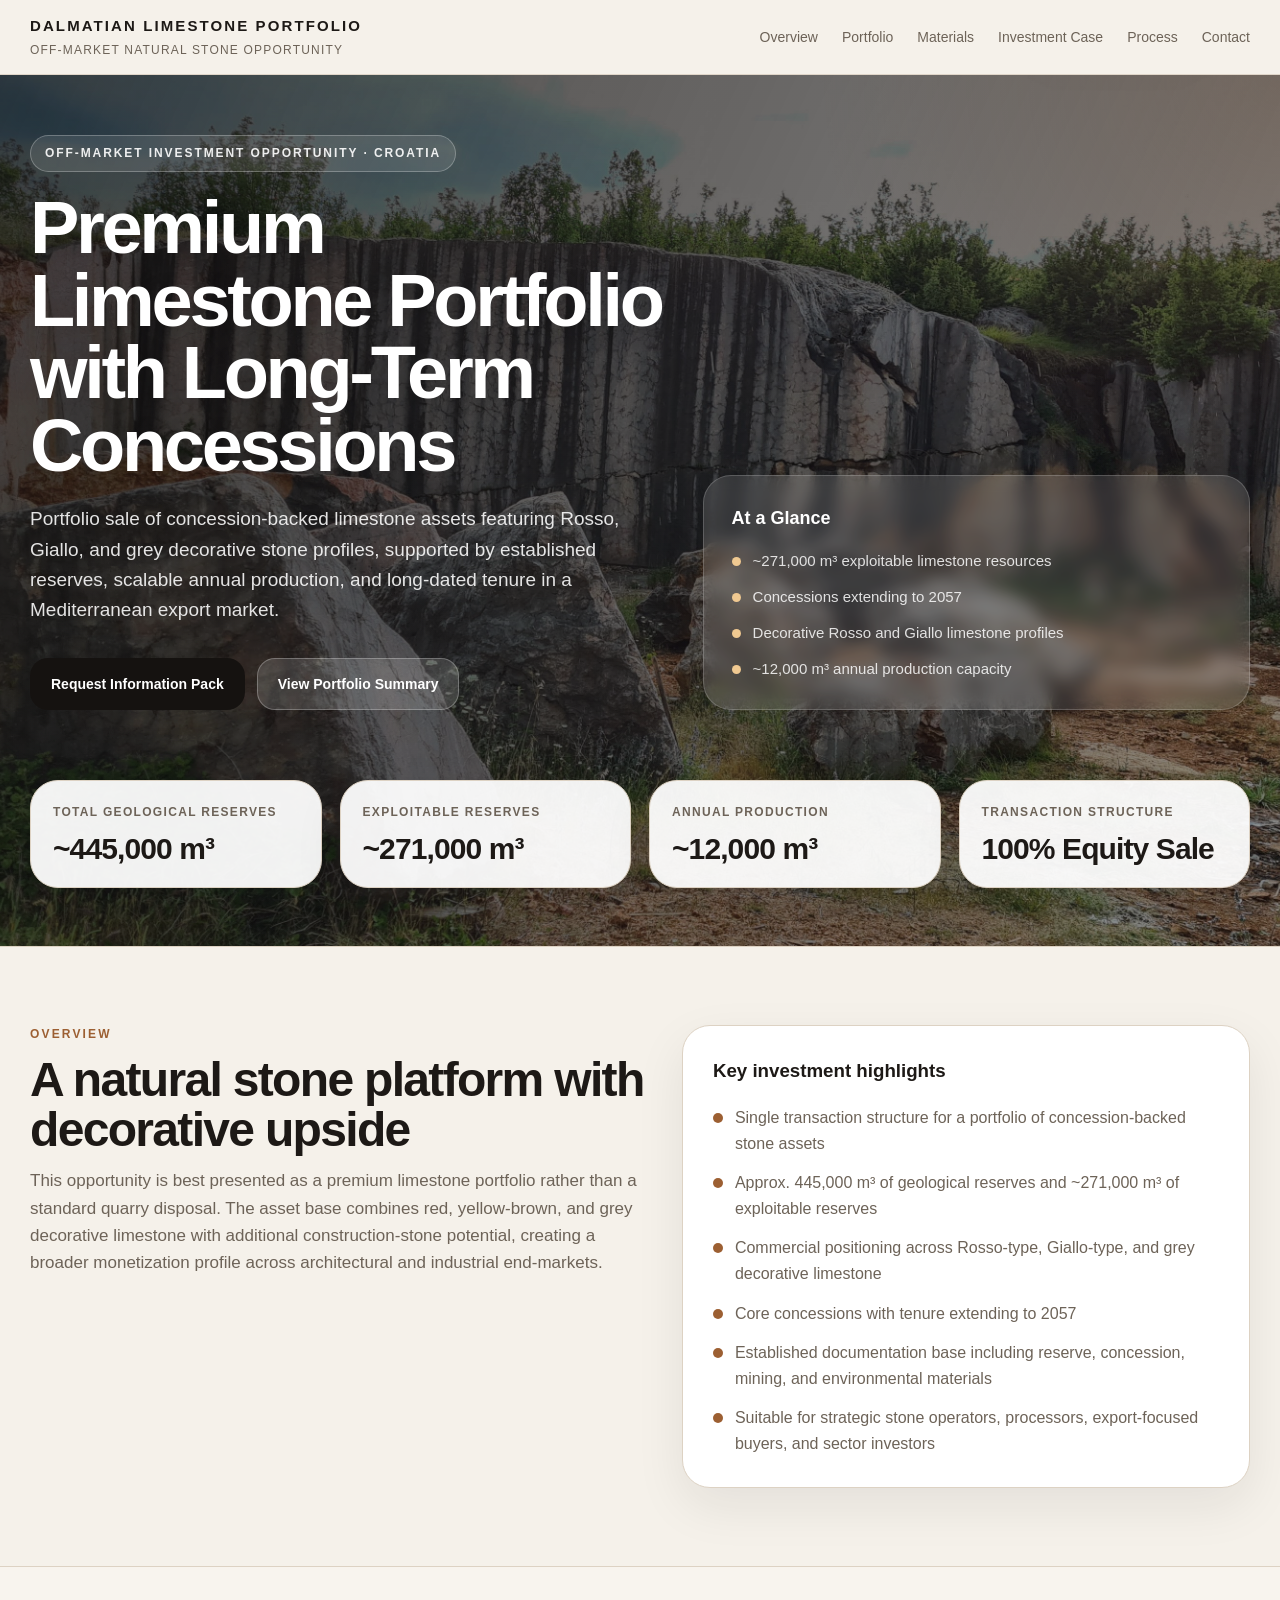
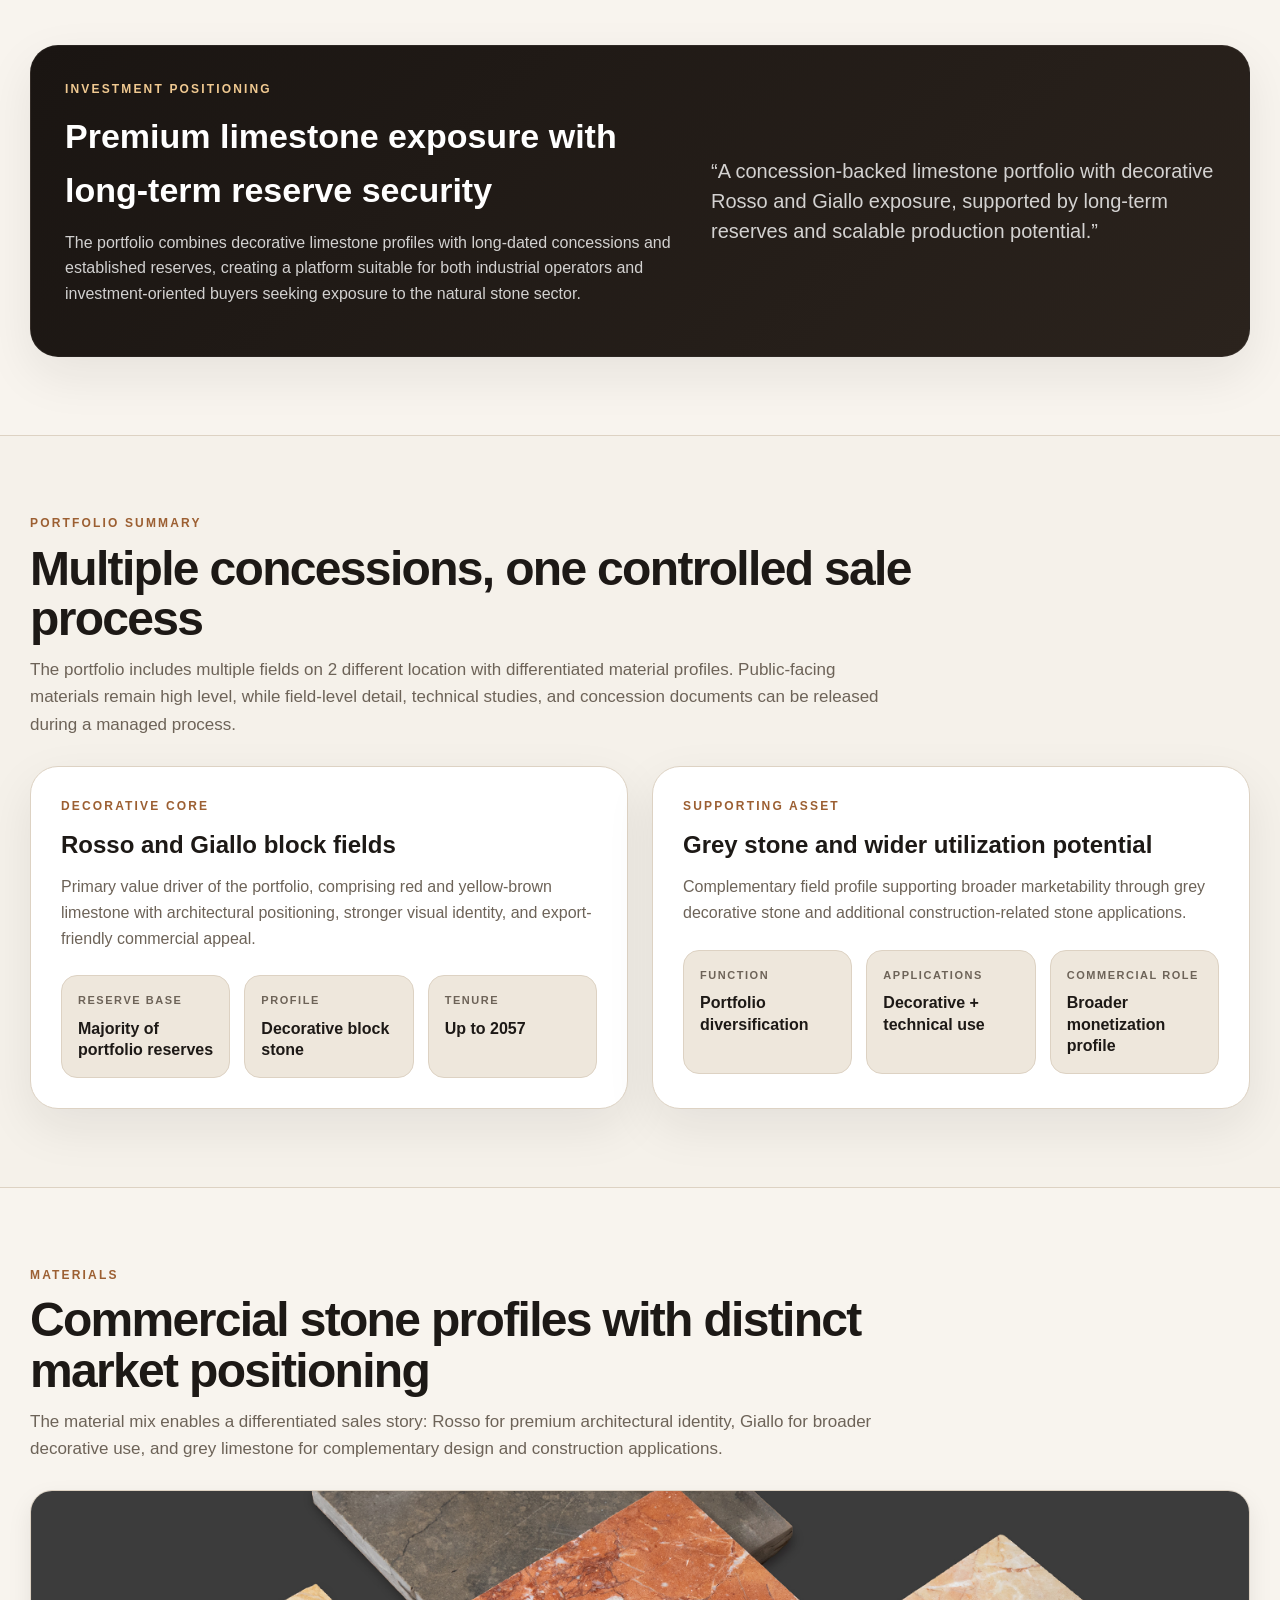
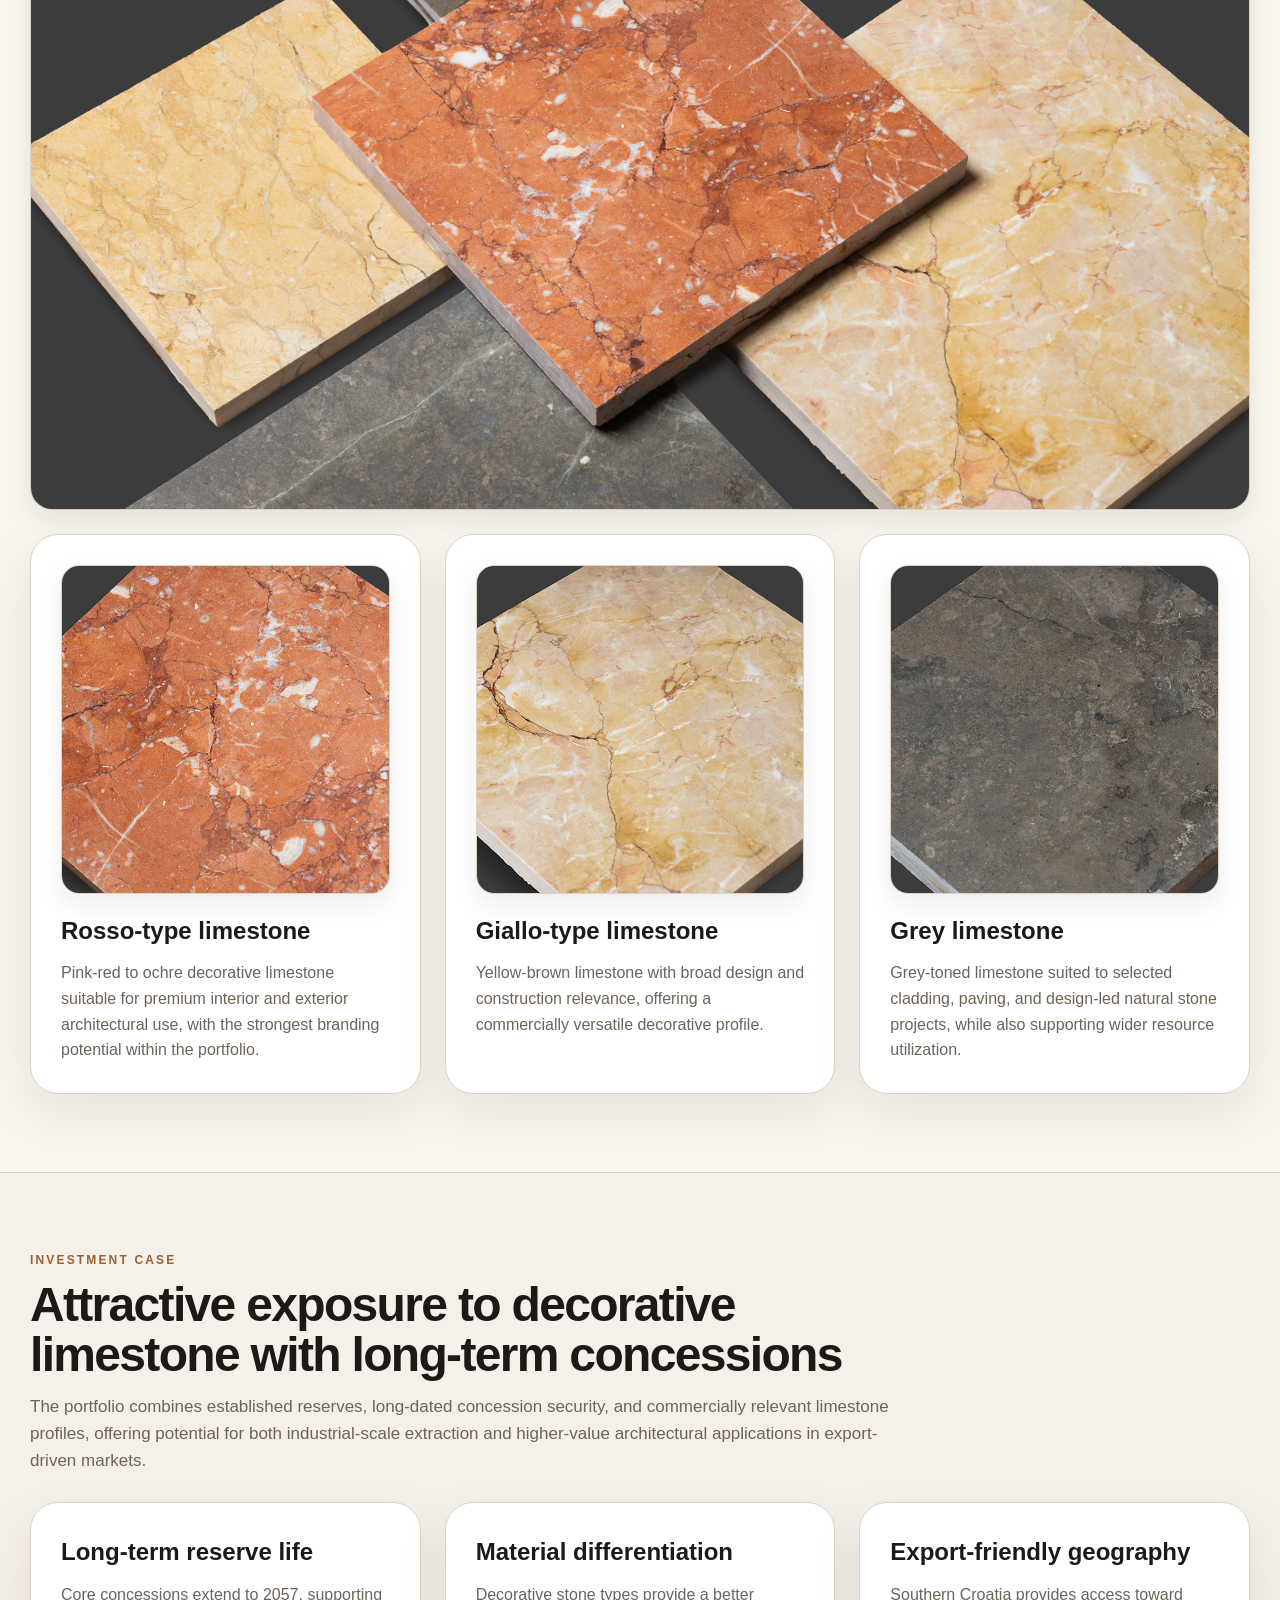
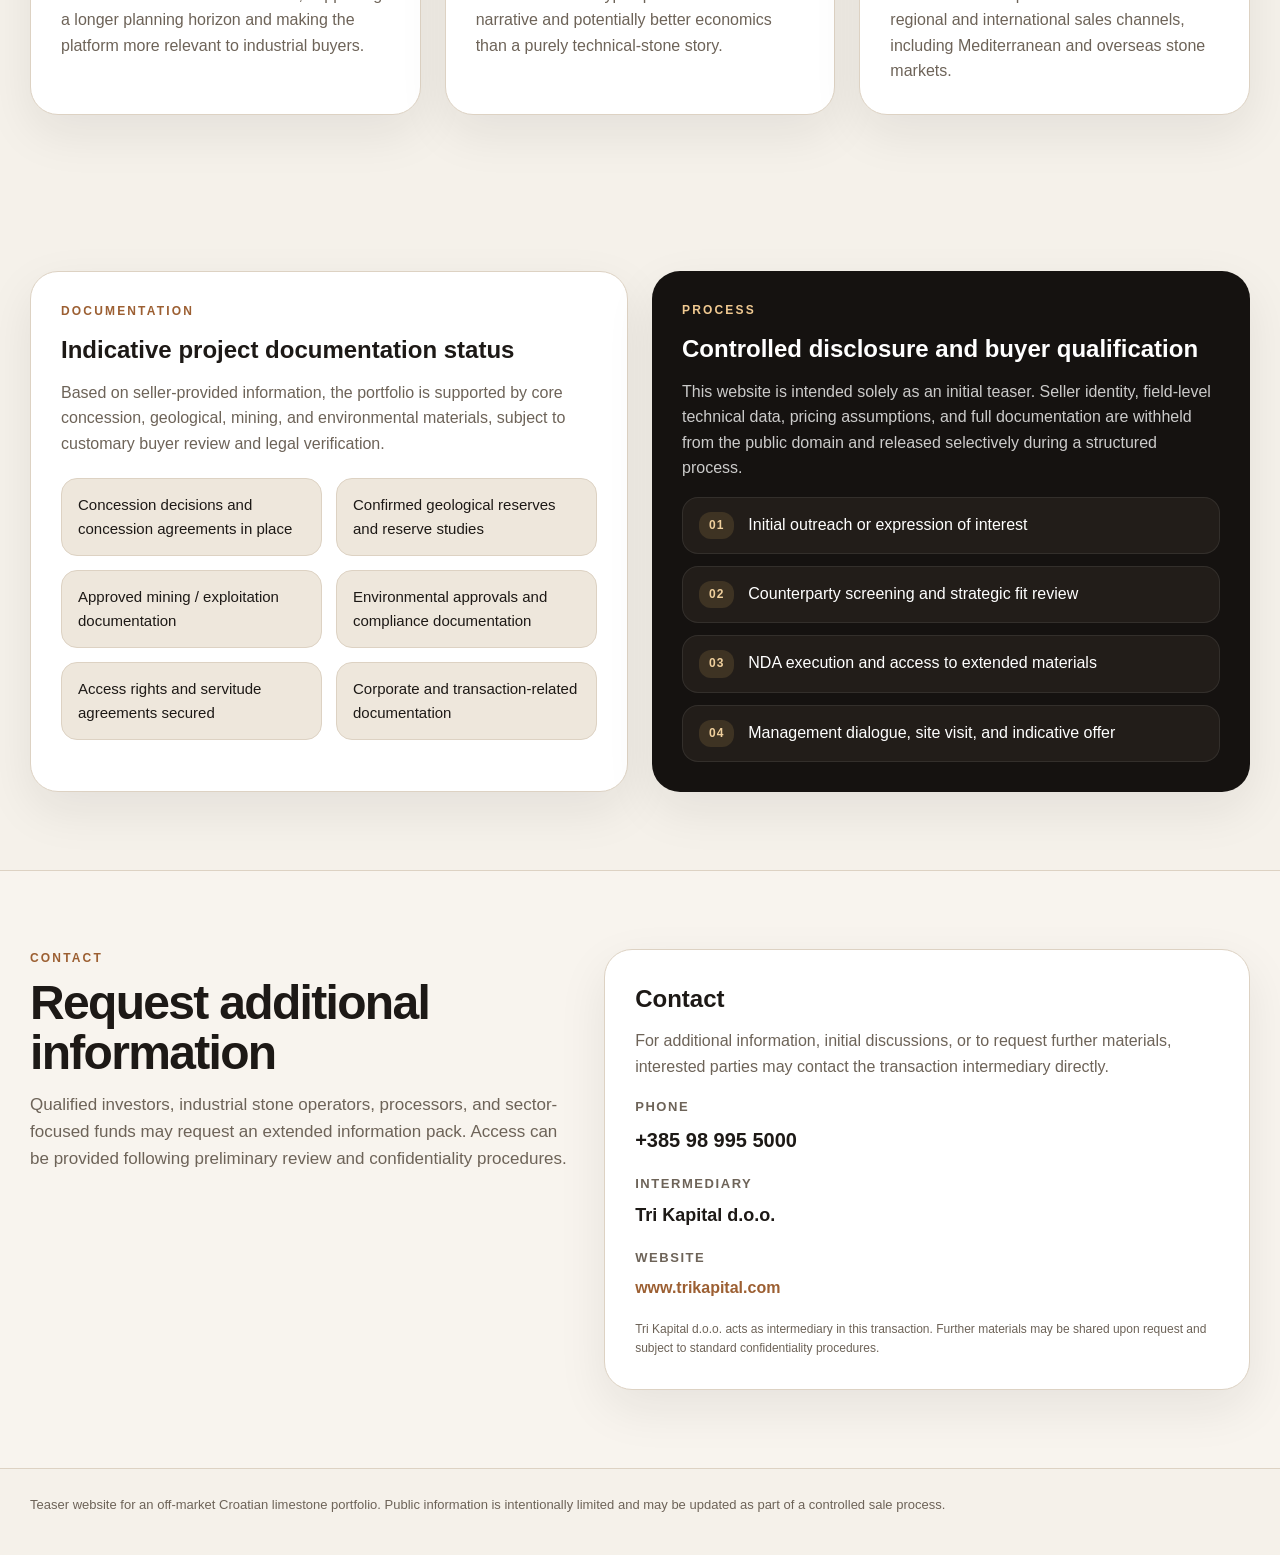
==== commit 9ff12350: "Remove FOUR" ====
--- a/index.html
+++ b/index.html
@@ -132,9 +132,9 @@
     <div class="container">
       <div class="section-head fade-up">
         <div class="kicker">Portfolio Summary</div>
-        <h2>Four concessions, one controlled sale process</h2>
+        <h2>Multiple concessions, one controlled sale process</h2>
         <p>
-          The portfolio includes multiple fields with differentiated material profiles. Public-facing materials remain high level,
+          The portfolio includes multiple fields on 2 different location with differentiated material profiles. Public-facing materials remain high level,
           while field-level detail, technical studies, and concession documents can be released during a managed process.
         </p>
       </div>
